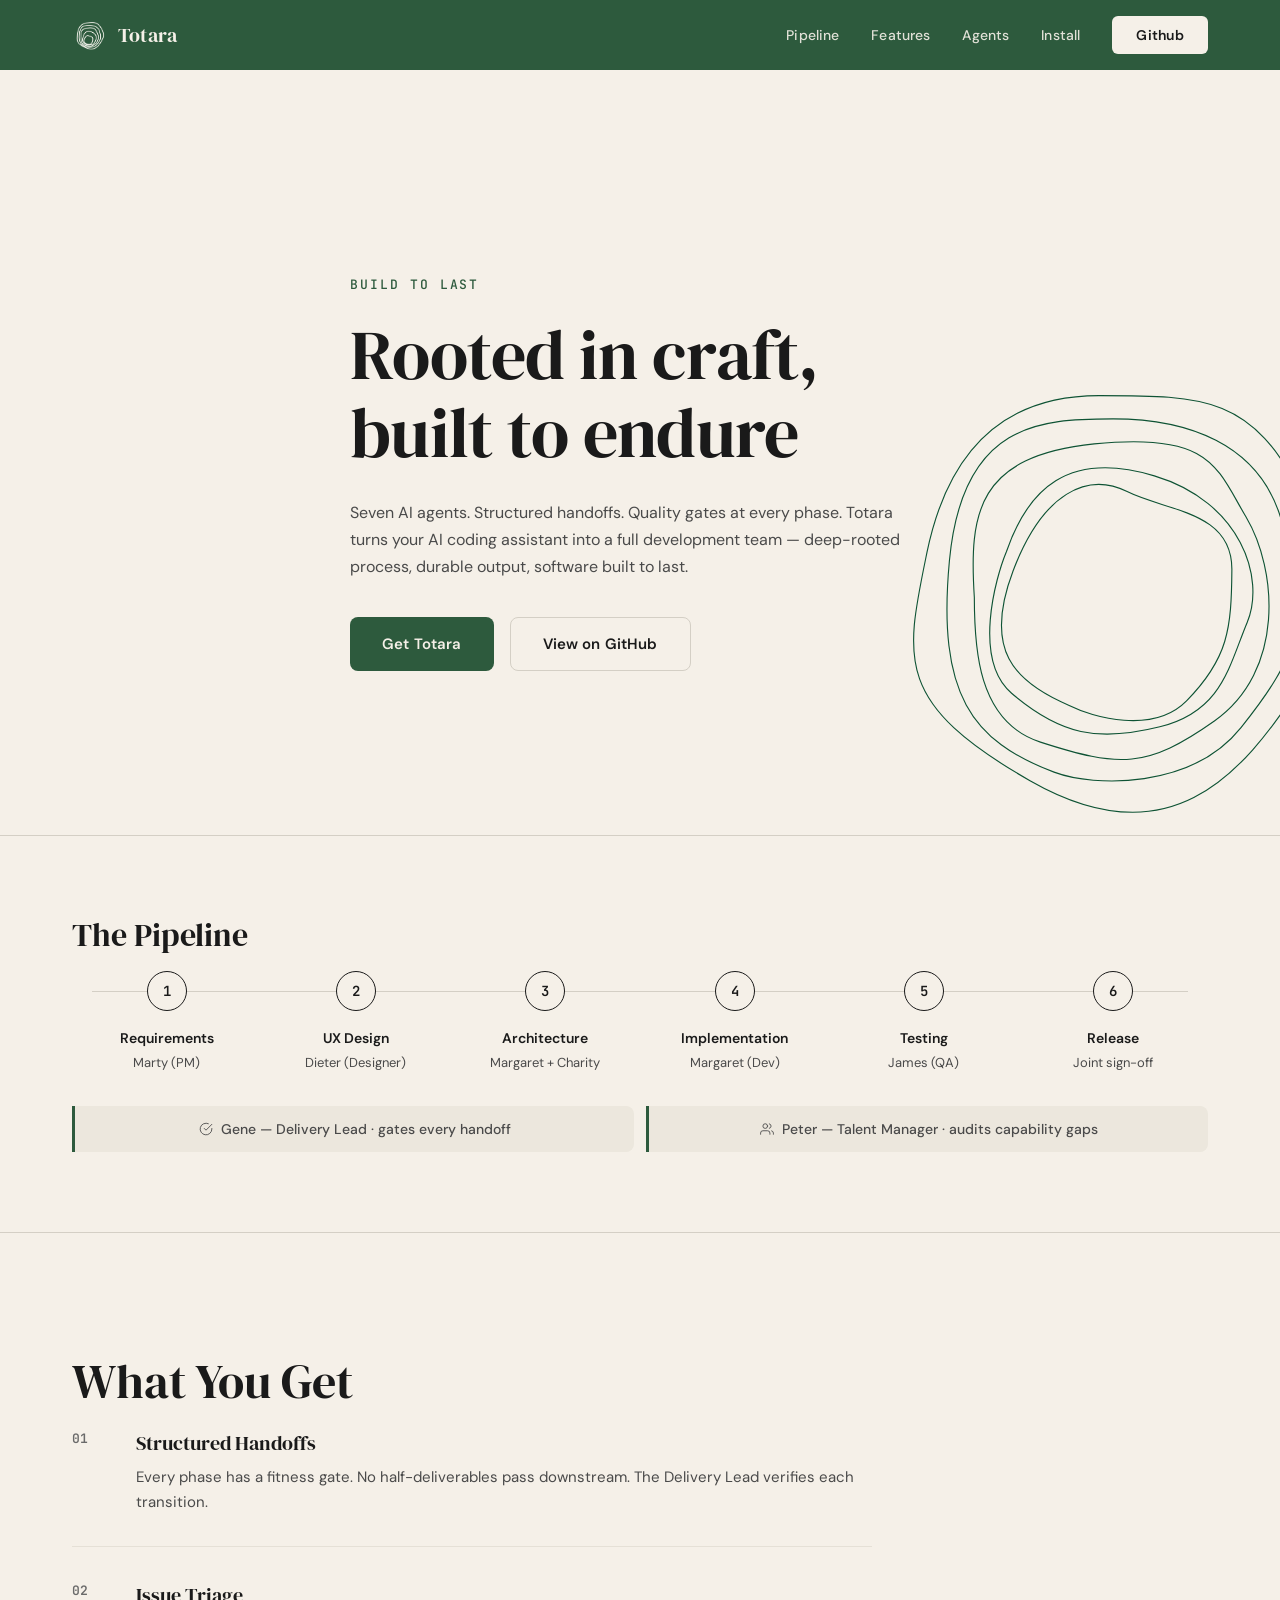
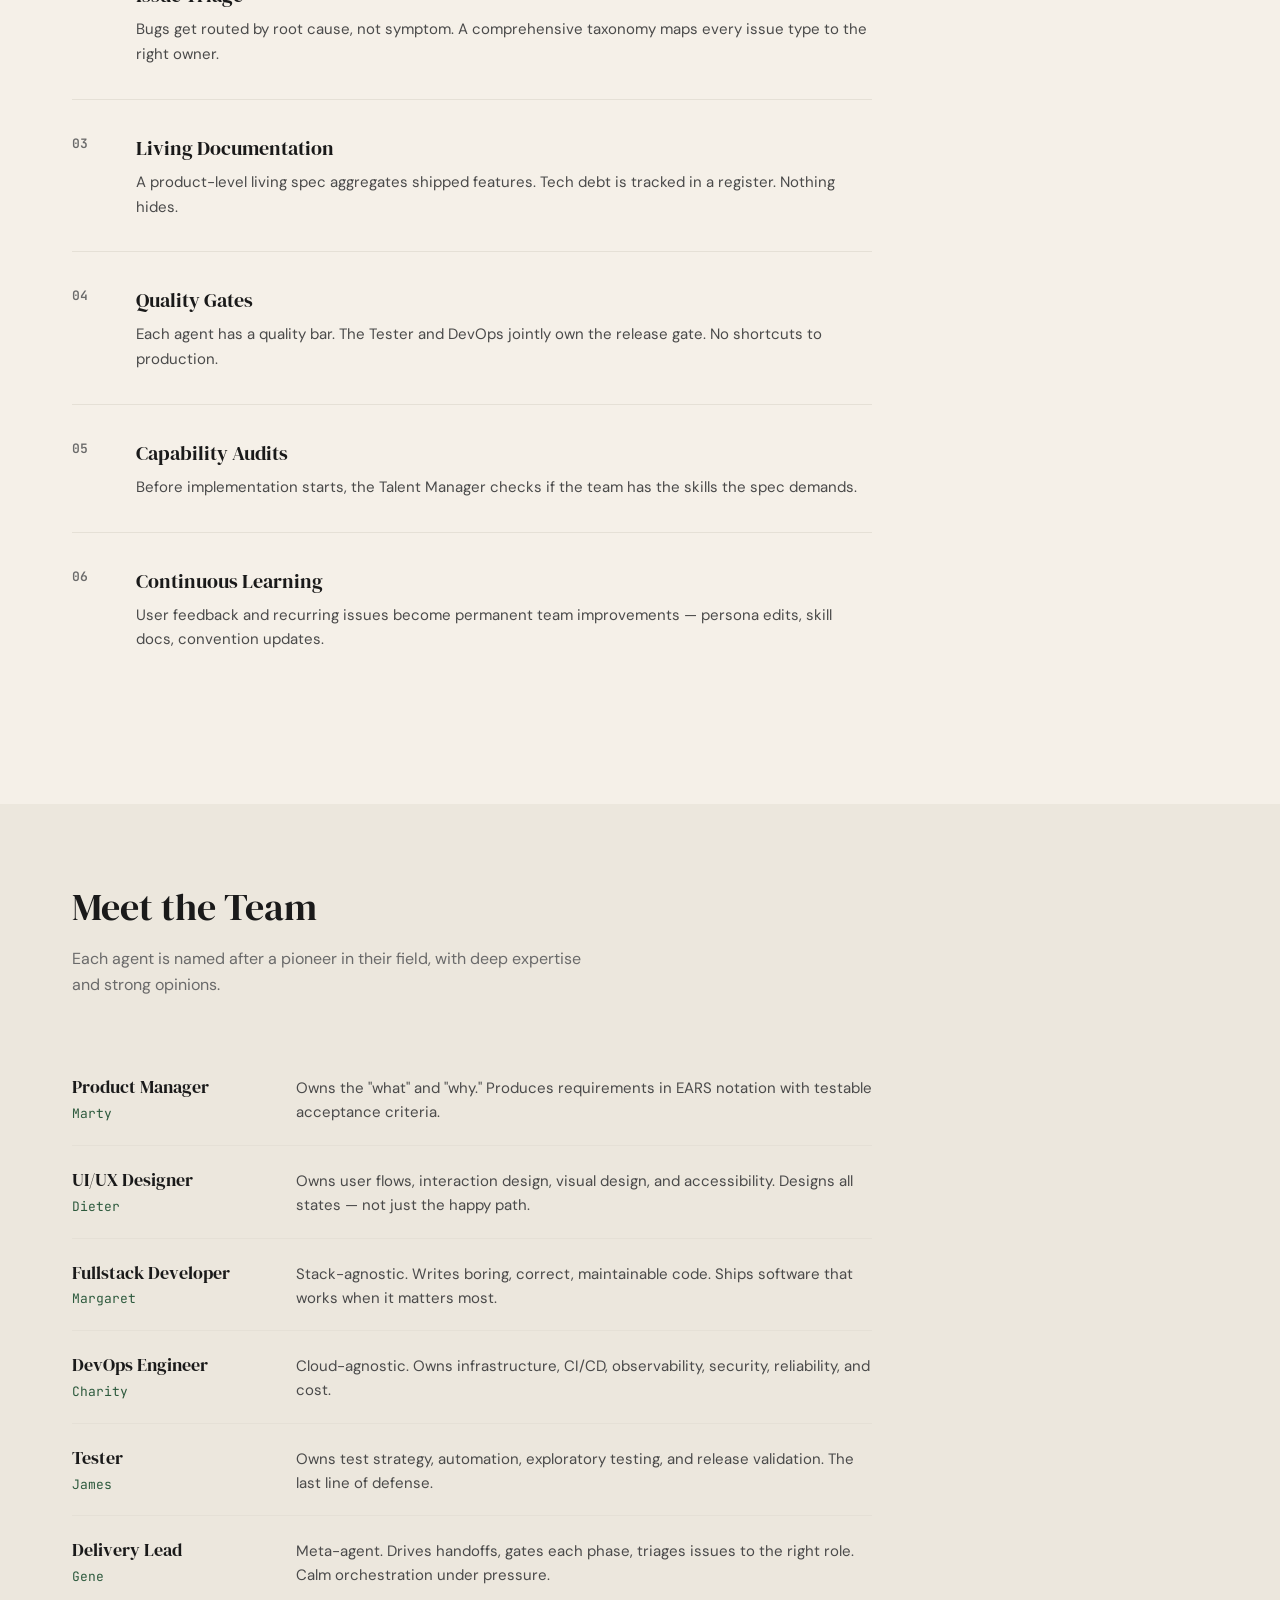
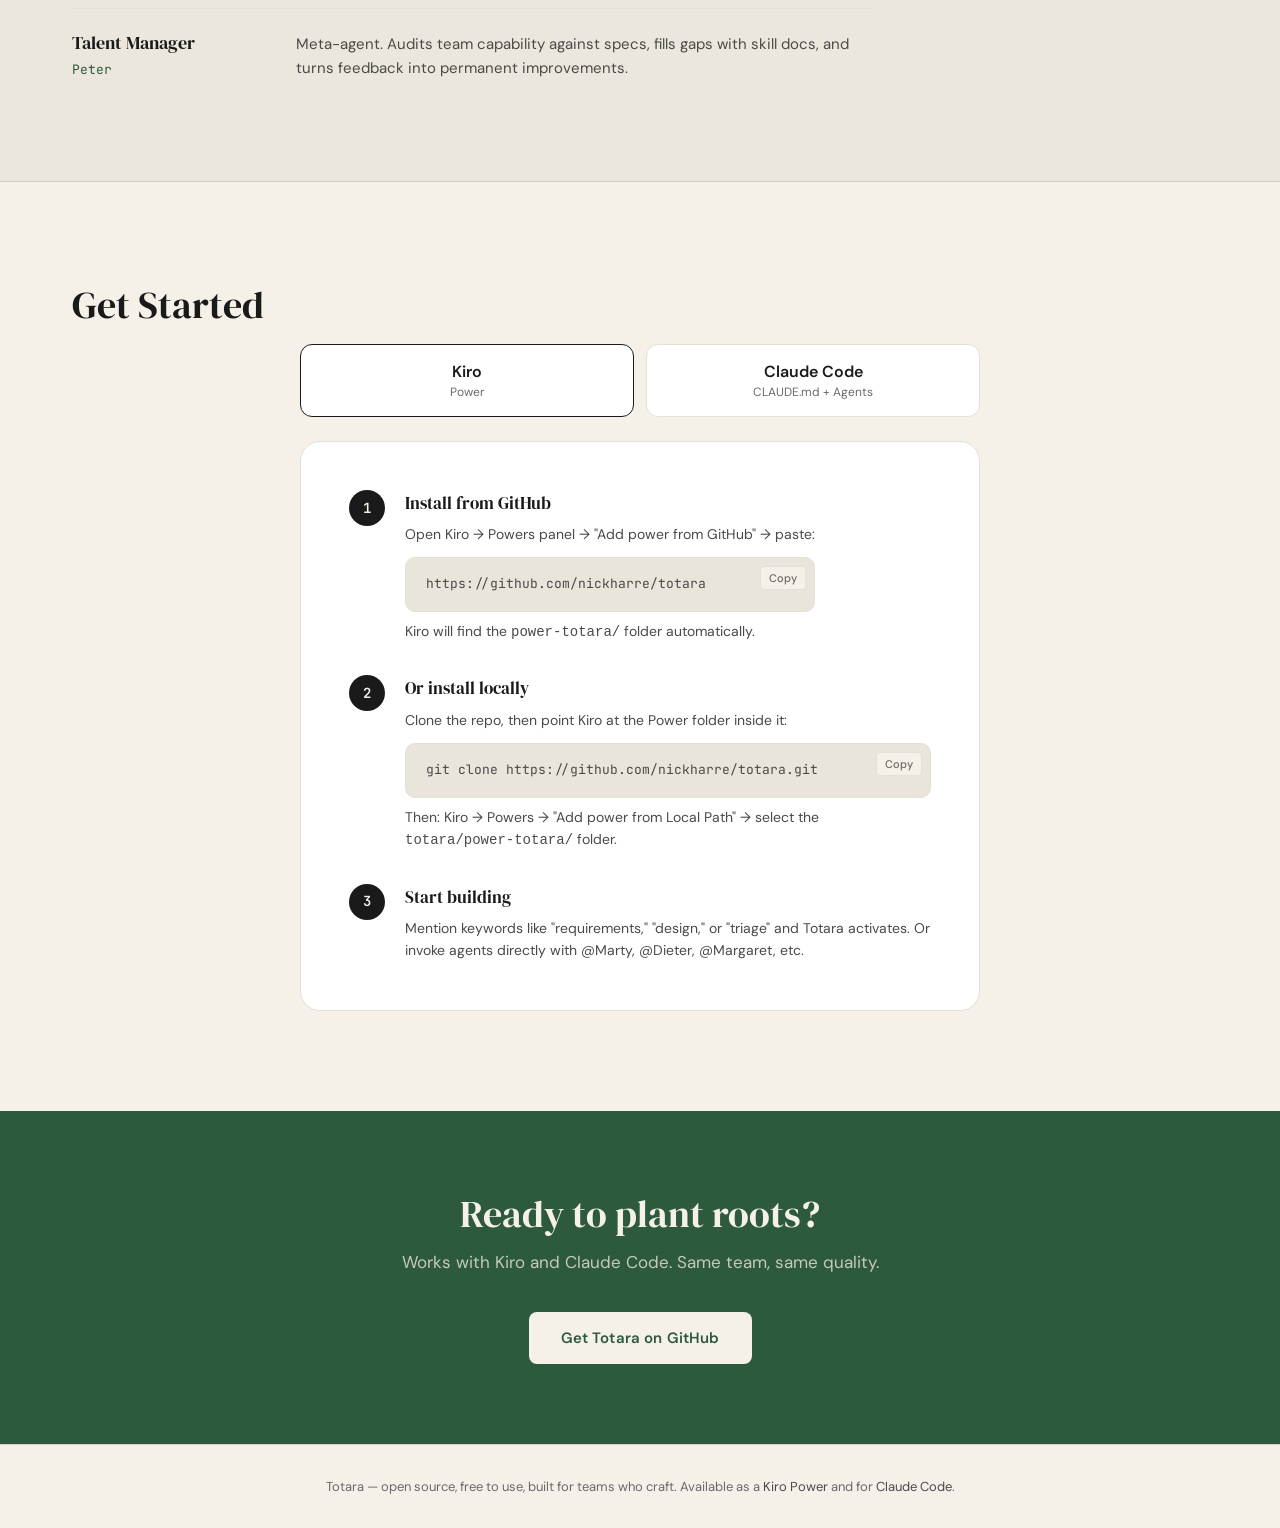
==== docs/index.html @ 0382a1a5 "Revamp of  marketing site" ====
<!DOCTYPE html>
<html lang="en">
<head>
  <meta charset="UTF-8">
  <meta name="viewport" content="width=device-width, initial-scale=1.0">
  <title>Totara — Spec-Driven Development Team for Kiro &amp; Claude Code</title>
  <meta name="description" content="Seven AI agents. Structured handoffs. Take features from idea to production with deep-rooted process and disciplined quality gates.">
  <link rel="icon" type="image/png" href="public/TotaraLogoTransparent.png">
  <link rel="preconnect" href="https://fonts.googleapis.com">
  <link rel="preconnect" href="https://fonts.gstatic.com" crossorigin>
  <link href="https://fonts.googleapis.com/css2?family=DM+Serif+Display:ital@0;1&family=DM+Sans:wght@400;500;600;700&family=JetBrains+Mono:wght@400;500&display=swap" rel="stylesheet">
  <style>
    *, *::before, *::after { box-sizing: border-box; margin: 0; padding: 0; }

    :root {
      --bg: #f5f0e8;
      --bg-white: #ffffff;
      --bg-warm: #ece7dd;
      --text: #1a1a1a;
      --text-secondary: #4a4a4a;
      --text-muted: #6a6a6a;
      --accent: #2d5a3d;
      --accent-hover: #1e4a2e;
      --border: #d4cfc5;
      --border-light: #e5e0d6;
      --font-serif: 'DM Serif Display', Georgia, 'Times New Roman', serif;
      --font-sans: 'DM Sans', -apple-system, BlinkMacSystemFont, sans-serif;
      --font-mono: 'JetBrains Mono', 'Fira Code', monospace;
    }

    html { scroll-behavior: smooth; }
    @media (prefers-reduced-motion: reduce) { html { scroll-behavior: auto; } }

    body {
      font-family: var(--font-sans);
      background: var(--bg);
      color: var(--text);
      line-height: 1.6;
      -webkit-font-smoothing: antialiased;
      overflow-x: hidden;
    }

    a { color: var(--text); text-decoration: none; }

    .container { max-width: 1200px; margin: 0 auto; padding: 0 32px; }

    /* Skip link */
    .skip-link {
      position: absolute; top: -100px; left: 16px;
      background: var(--accent); color: var(--bg);
      padding: 8px 16px; border-radius: 6px;
      font-size: 14px; font-weight: 600; z-index: 100;
      transition: top 0.2s ease;
    }
    .skip-link:focus { top: 12px; }

    /* ─── Nav ─── */
    nav {
      position: sticky; top: 0; z-index: 50;
      background: var(--accent);
      padding: 16px 0;
    }
    nav .container { display: flex; align-items: center; justify-content: space-between; }
    .nav-brand {
      display: flex; align-items: center; gap: 10px;
      width: auto; height: 36px;
    }
    .nav-brand img { width: 36px; height: 36px; }
    .nav-wordmark {
      font-family: var(--font-serif);
      font-size: 20px;
      color: #f5f0e8;
      letter-spacing: 0.01em;
    }
    .nav-right { display: flex; gap: 32px; align-items: center; }
    .nav-links { display: flex; gap: 32px; align-items: center; }
    .nav-links a {
      color: rgba(245, 240, 232, 0.9); font-size: 14px; font-weight: 500;
      letter-spacing: 0.01em;
      transition: color 0.15s ease;
    }
    .nav-links a:hover { color: #f5f0e8; }
    .nav-links a:focus-visible { outline: 2px solid #f5f0e8; outline-offset: 3px; }
    .btn-nav {
      display: inline-flex; align-items: center;
      padding: 8px 24px; border-radius: 6px;
      font-size: 14px; font-weight: 600;
      background: var(--bg); color: var(--text) !important;
      transition: background 0.2s ease;
      letter-spacing: 0.02em;
    }
    .btn-nav:hover { background: var(--bg-white); text-decoration: none; }

    /* Hamburger */
    .nav-toggle {
      display: none; flex-direction: column; justify-content: center;
      gap: 5px; background: none; border: none; cursor: pointer;
      padding: 4px; width: 36px; height: 36px;
    }
    .nav-toggle span {
      display: block; width: 22px; height: 2px;
      background: #f5f0e8; border-radius: 2px;
    }

    /* ─── Hero ─── */
    .hero {
      position: relative;
      min-height: 85vh;
      display: flex; align-items: center;
      overflow: visible;
      padding: 160px 0 120px;
      background-image: url('public/Tree%20Rings.svg');
      background-repeat: no-repeat;
      background-position: right -10vw bottom -5vh;
      background-size: 45vw auto;
    }
    .hero-content {
      position: relative; z-index: 1;
      text-align: left;
      margin-left: 0;
      margin-right: auto;
      width: 100%;
      max-width: 640px;
    }
    .hero-eyebrow {
      font-family: var(--font-mono);
      font-style: normal;
      font-size: 13px;
      font-weight: 500;
      color: var(--accent);
      letter-spacing: 0.15em;
      text-transform: uppercase;
      margin-bottom: 20px;
    }
    .hero h1 {
      font-family: var(--font-serif);
      font-size: clamp(40px, 5.5vw, 76px);
      font-weight: 400;
      line-height: 1.1;
      letter-spacing: -0.01em;
      color: var(--text);
      margin-bottom: 28px;
    }
    .hero-desc {
      font-size: 16px; line-height: 1.7;
      color: var(--text-secondary);
      margin-bottom: 36px;
      max-width: 580px;
    }
    .hero-actions { display: flex; gap: 16px; flex-wrap: wrap; justify-content: flex-start; }
    .btn {
      display: inline-flex; align-items: center; gap: 8px;
      padding: 14px 32px; border-radius: 8px;
      font-size: 15px; font-weight: 600;
      border: none; cursor: pointer;
      transition: all 0.2s ease;
      letter-spacing: 0.01em;
    }
    .btn:focus-visible { outline: 2px solid var(--text); outline-offset: 3px; }
    .btn-primary { background: var(--accent); color: var(--bg); }
    .btn-primary:hover { background: var(--accent-hover); }
    .btn-secondary {
      background: transparent; color: var(--text);
      border: 1.5px solid var(--border);
    }
    .btn-secondary:hover { border-color: var(--text); }

    /* ─── Section shared ─── */
    .section { padding: 100px 0; }
    .section-border { border-top: 1px solid var(--border); }
    .section-title {
      font-family: var(--font-serif);
      font-size: clamp(28px, 3vw, 42px);
      font-weight: 400; line-height: 1.2;
      margin-bottom: 16px;
    }
    .section-subtitle {
      font-size: 16px; color: var(--text-muted);
      line-height: 1.6; margin-bottom: 56px;
      max-width: 520px;
    }
    .section-header-center { text-align: center; }
    .section-header-center .section-subtitle { margin-left: auto; margin-right: auto; }

    /* ─── Pipeline ─── */
    .pipeline { padding: 80px 0; }
    .pipeline .section-title { font-size: clamp(24px, 2.5vw, 36px); }
    .pipeline-steps {
      display: flex; align-items: flex-start; justify-content: space-between;
      list-style: none; gap: 0;
      position: relative;
    }
    .pipeline-steps::before {
      content: '';
      position: absolute; top: 20px; left: 20px; right: 20px;
      height: 1px; background: var(--border);
    }
    .pipeline-step {
      display: flex; flex-direction: column; align-items: center;
      flex: 1; position: relative; text-align: center;
    }
    .pipeline-num {
      width: 40px; height: 40px; border-radius: 50%;
      background: var(--bg); border: 1.5px solid var(--text);
      display: flex; align-items: center; justify-content: center;
      font-family: var(--font-mono); font-size: 14px; font-weight: 600;
      color: var(--text); margin-bottom: 16px;
      position: relative; z-index: 1;
    }
    .pipeline-label { font-size: 14px; font-weight: 600; color: var(--text); margin-bottom: 4px; }
    .pipeline-role { font-size: 13px; color: var(--text-secondary); font-family: var(--font-sans); }

    /* Meta-agent spanning bars */
    .pipeline-meta {
      display: flex; gap: 12px; margin-top: 32px;
    }
    .pipeline-meta-bar {
      flex: 1;
      display: flex; align-items: center; justify-content: center;
      gap: 8px;
      padding: 12px 20px;
      border-left: 3px solid var(--accent);
      border-top: none;
      border-right: none;
      border-bottom: none;
      border-radius: 0 8px 8px 0;
      background: var(--bg-warm);
      font-size: 14px; font-weight: 500;
      color: var(--text-secondary);
      font-family: var(--font-sans);
    }
    .pipeline-meta-bar svg { flex-shrink: 0; }

    /* ─── Features ─── */
    .features { padding: 120px 0; }
    .features .section-title { font-size: clamp(32px, 4vw, 48px); }
    .feature-list {
      display: flex; flex-direction: column; gap: 0;
      max-width: 800px;
    }
    .feature-row {
      display: flex; gap: 32px; padding: 32px 0;
      border-bottom: 1px solid var(--border-light);
    }
    .feature-row:first-child { padding-top: 0; }
    .feature-row:last-child { border-bottom: none; }
    .feature-num {
      font-family: var(--font-mono); font-size: 13px; font-weight: 600;
      color: var(--text-muted); flex-shrink: 0; width: 32px; padding-top: 2px;
    }
    .feature-body h3 {
      font-family: var(--font-serif); font-size: 20px; font-weight: 400;
      margin-bottom: 6px;
    }
    .feature-body p { font-size: 15px; color: var(--text-secondary); line-height: 1.65; }

    /* ─── Agents ─── */
    .agents { padding: 80px 0; background: var(--bg-warm); }
    .agent-roster { max-width: 800px; }
    .agent-row {
      display: flex; gap: 24px; padding: 20px 0;
      border-bottom: 1px solid var(--border-light);
      align-items: baseline;
    }
    .agent-row:last-child { border-bottom: none; }
    .agent-row-name {
      flex-shrink: 0; width: 200px;
    }
    .agent-row-name h3 {
      font-family: var(--font-serif); font-size: 18px; font-weight: 400; margin: 0;
    }
    .agent-row-name .agent-row-alias {
      font-family: var(--font-mono); font-size: 13px; color: var(--accent); margin-top: 2px;
    }
    .agent-row-desc {
      font-size: 15px; color: var(--text-secondary); line-height: 1.6; flex: 1;
    }

    /* ─── Install ─── */
    .install { padding: 100px 0; }
    .platform-tabs {
      display: flex; gap: 12px;
      max-width: 680px; margin: 0 auto 24px;
    }
    .platform-tab {
      flex: 1; display: flex; flex-direction: column; align-items: center;
      gap: 2px; padding: 16px 20px;
      background: var(--bg-white); border: 1.5px solid var(--border-light);
      border-radius: 12px; cursor: pointer;
      transition: all 0.2s ease;
      font-family: var(--font-sans);
    }
    .platform-tab:hover { border-color: var(--border); }
    .platform-tab:focus-visible { outline: 2px solid var(--text); outline-offset: 3px; }
    .platform-tab.active { border-color: var(--text); background: var(--bg-white); }
    .platform-tab-name { font-size: 16px; font-weight: 600; color: var(--text); }
    .platform-tab-desc { font-size: 12px; color: var(--text-muted); font-family: var(--font-sans); }
    .platform-panel { display: none; }
    .platform-panel.active { display: block; }
    .install-card {
      background: var(--bg-white);
      border: 1px solid var(--border-light);
      border-radius: 20px;
      padding: 48px;
      max-width: 680px;
      margin: 0 auto;
    }
    .install-steps { display: flex; flex-direction: column; gap: 32px; }
    .install-step { display: flex; gap: 20px; }
    .step-num {
      width: 36px; height: 36px; border-radius: 50%;
      background: var(--text); color: var(--bg);
      display: flex; align-items: center; justify-content: center;
      font-family: var(--font-mono); font-size: 14px; font-weight: 600;
      flex-shrink: 0;
    }
    .step-content h3 {
      font-family: var(--font-serif);
      font-size: 17px; font-weight: 400; margin-bottom: 6px;
    }
    .step-content p { font-size: 14px; color: var(--text-secondary); line-height: 1.6; }
    .code-block {
      background: #eae5db;
      border: 1px solid var(--border-light);
      border-radius: 10px; padding: 16px 20px;
      font-family: var(--font-mono); font-size: 13px;
      color: var(--text-secondary); margin-top: 12px;
      overflow-x: auto; white-space: pre-wrap; word-break: break-all;
      position: relative;
    }
    .code-copy {
      position: absolute; top: 8px; right: 8px;
      background: var(--bg); border: 1px solid var(--border-light);
      border-radius: 4px; padding: 4px 8px;
      font-family: var(--font-sans); font-size: 11px; font-weight: 500;
      color: var(--text-muted); cursor: pointer;
      transition: all 0.15s ease;
    }
    .code-copy:hover { color: var(--text); border-color: var(--border); }

    /* ─── Utility ─── */
    .step-hint { margin-top: 8px; font-size: 13px; color: var(--text-muted); }

    /* ─── CTA ─── */
    .cta {
      padding: 80px 0;
      text-align: center;
      background: var(--accent);
    }
    .cta .section-title { color: #f5f0e8; margin-bottom: 12px; }
    .cta p { font-size: 17px; color: rgba(245, 240, 232, 0.75); margin-bottom: 36px; }
    .cta .btn-primary { background: #f5f0e8; color: var(--accent); }
    .cta .btn-primary:hover { background: #ffffff; }

    /* ─── Footer ─── */
    footer {
      border-top: 1px solid var(--border);
      padding: 32px 0;
      text-align: center;
      font-size: 13px; color: var(--text-muted);
    }
    footer a { color: var(--text-secondary); }
    footer a:hover { color: var(--text); }

    /* ─── Responsive ─── */
    @media (max-width: 768px) {
      .container { padding: 0 20px; }
      .hero {
        flex-direction: column; align-items: flex-start;
        min-height: auto; padding: 60px 0 40px;
        background-image: none;
        background-position: center top;
        background-size: 90vw auto;
      }
      .hero-content { max-width: 100%; }
      .pipeline-steps {
        flex-direction: column; align-items: stretch; gap: 20px;
      }
      .pipeline-steps::before {
        top: 0; bottom: 0; left: 20px; right: auto;
        width: 1px; height: auto;
      }
      .pipeline-step {
        flex-direction: row; align-items: center;
        text-align: left; gap: 16px;
      }
      .pipeline-num { margin-bottom: 0; flex-shrink: 0; }
      .pipeline-meta { flex-direction: column; }
      .agent-row { flex-direction: column; gap: 4px; }
      .agent-row-name { width: auto; }
      .feature-row { flex-direction: column; gap: 8px; }
      .feature-num { width: auto; }
      .section { padding: 64px 0; }
      .nav-toggle { display: flex; }
      .nav-right {
        display: none;
        position: absolute; top: 100%; left: 0; right: 0;
        flex-direction: column; gap: 0;
        background: var(--accent);
        border-bottom: 1px solid rgba(245,240,232,0.15);
        padding: 12px 20px 20px;
      }
      .nav-right .nav-links { flex-direction: column; gap: 0; }
      .nav-right .nav-links a { padding: 12px 0; }
      .nav-right .btn-nav { margin-top: 12px; text-align: center; justify-content: center; }
      .nav-right.nav-open { display: flex; }
      .install-card { padding: 28px; }
    }
  </style>
</head>
<body>

  <a href="#main" class="skip-link">Skip to content</a>

  <nav aria-label="Main navigation">
    <div class="container">
      <a href="#" class="nav-brand" aria-label="Totara home">
        <img src="public/TotaraLogoTransparent.png" alt="" width="36" height="36">
        <span class="nav-wordmark">Totara</span>
      </a>
      <button class="nav-toggle" aria-label="Toggle menu" aria-expanded="false">
        <span></span><span></span><span></span>
      </button>
      <div class="nav-right">
        <div class="nav-links">
          <a href="#pipeline">Pipeline</a>
          <a href="#features">Features</a>
          <a href="#agents">Agents</a>
          <a href="#install">Install</a>
        </div>
        <a href="https://github.com/nickharre/totara" class="btn-nav">Github</a>
      </div>
    </div>
  </nav>

  <main id="main">

  <!-- Hero -->
  <section class="hero">
    <div class="container">
      <div class="hero-content">
        <div class="hero-eyebrow">Build to last</div>
        <h1>Rooted in craft,<br>built to endure</h1>
        <p class="hero-desc">Seven AI agents. Structured handoffs. Quality gates at every phase. Totara turns your AI coding assistant into a full development team — deep-rooted process, durable output, software built to last.</p>
        <div class="hero-actions">
          <a href="#install" class="btn btn-primary">Get Totara</a>
          <a href="https://github.com/nickharre/totara" class="btn btn-secondary">View on GitHub</a>
        </div>
      </div>
    </div>
  </section>

  <!-- Pipeline -->
  <section class="section section-border pipeline" id="pipeline">
    <div class="container">
      <div>
        <h2 class="section-title">The Pipeline</h2>
      </div>
      <ol class="pipeline-steps" role="list">
        <li class="pipeline-step">
          <div class="pipeline-num">1</div>
          <div>
            <div class="pipeline-label">Requirements</div>
            <div class="pipeline-role">Marty (PM)</div>
          </div>
        </li>
        <li class="pipeline-step">
          <div class="pipeline-num">2</div>
          <div>
            <div class="pipeline-label">UX Design</div>
            <div class="pipeline-role">Dieter (Designer)</div>
          </div>
        </li>
        <li class="pipeline-step">
          <div class="pipeline-num">3</div>
          <div>
            <div class="pipeline-label">Architecture</div>
            <div class="pipeline-role">Margaret + Charity</div>
          </div>
        </li>
        <li class="pipeline-step">
          <div class="pipeline-num">4</div>
          <div>
            <div class="pipeline-label">Implementation</div>
            <div class="pipeline-role">Margaret (Dev)</div>
          </div>
        </li>
        <li class="pipeline-step">
          <div class="pipeline-num">5</div>
          <div>
            <div class="pipeline-label">Testing</div>
            <div class="pipeline-role">James (QA)</div>
          </div>
        </li>
        <li class="pipeline-step">
          <div class="pipeline-num">6</div>
          <div>
            <div class="pipeline-label">Release</div>
            <div class="pipeline-role">Joint sign-off</div>
          </div>
        </li>
      </ol>

      <!-- Meta-agents spanning the full pipeline -->
      <div class="pipeline-meta" aria-label="Meta-agents that span all phases">
        <div class="pipeline-meta-bar">
          <svg width="14" height="14" viewBox="0 0 24 24" fill="none" stroke="currentColor" stroke-width="1.5" stroke-linecap="round" stroke-linejoin="round"><path d="M22 11.08V12a10 10 0 1 1-5.93-9.14"/><polyline points="22 4 12 14.01 9 11.01"/></svg>
          Gene — Delivery Lead · gates every handoff
        </div>
        <div class="pipeline-meta-bar">
          <svg width="14" height="14" viewBox="0 0 24 24" fill="none" stroke="currentColor" stroke-width="1.5" stroke-linecap="round" stroke-linejoin="round"><path d="M17 21v-2a4 4 0 0 0-4-4H5a4 4 0 0 0-4 4v2"/><circle cx="9" cy="7" r="4"/><path d="M23 21v-2a4 4 0 0 0-3-3.87"/><path d="M16 3.13a4 4 0 0 1 0 7.75"/></svg>
          Peter — Talent Manager · audits capability gaps
        </div>
      </div>
    </div>
  </section>

  <!-- Features -->
  <section class="section section-border features" id="features">
    <div class="container">
      <div>
        <h2 class="section-title">What You Get</h2>
      </div>
      <div class="feature-list">
        <div class="feature-row">
          <span class="feature-num">01</span>
          <div class="feature-body">
            <h3>Structured Handoffs</h3>
            <p>Every phase has a fitness gate. No half-deliverables pass downstream. The Delivery Lead verifies each transition.</p>
          </div>
        </div>
        <div class="feature-row">
          <span class="feature-num">02</span>
          <div class="feature-body">
            <h3>Issue Triage</h3>
            <p>Bugs get routed by root cause, not symptom. A comprehensive taxonomy maps every issue type to the right owner.</p>
          </div>
        </div>
        <div class="feature-row">
          <span class="feature-num">03</span>
          <div class="feature-body">
            <h3>Living Documentation</h3>
            <p>A product-level living spec aggregates shipped features. Tech debt is tracked in a register. Nothing hides.</p>
          </div>
        </div>
        <div class="feature-row">
          <span class="feature-num">04</span>
          <div class="feature-body">
            <h3>Quality Gates</h3>
            <p>Each agent has a quality bar. The Tester and DevOps jointly own the release gate. No shortcuts to production.</p>
          </div>
        </div>
        <div class="feature-row">
          <span class="feature-num">05</span>
          <div class="feature-body">
            <h3>Capability Audits</h3>
            <p>Before implementation starts, the Talent Manager checks if the team has the skills the spec demands.</p>
          </div>
        </div>
        <div class="feature-row">
          <span class="feature-num">06</span>
          <div class="feature-body">
            <h3>Continuous Learning</h3>
            <p>User feedback and recurring issues become permanent team improvements — persona edits, skill docs, convention updates.</p>
          </div>
        </div>
      </div>
    </div>
  </section>

  <!-- Agents -->
  <section class="section agents" id="agents">
    <div class="container">
      <div>
        <h2 class="section-title">Meet the Team</h2>
        <p class="section-subtitle">Each agent is named after a pioneer in their field, with deep expertise and strong opinions.</p>
      </div>
      <div class="agent-roster">
        <div class="agent-row">
          <div class="agent-row-name">
            <h3>Product Manager</h3>
            <div class="agent-row-alias">Marty</div>
          </div>
          <p class="agent-row-desc">Owns the "what" and "why." Produces requirements in EARS notation with testable acceptance criteria.</p>
        </div>
        <div class="agent-row">
          <div class="agent-row-name">
            <h3>UI/UX Designer</h3>
            <div class="agent-row-alias">Dieter</div>
          </div>
          <p class="agent-row-desc">Owns user flows, interaction design, visual design, and accessibility. Designs all states — not just the happy path.</p>
        </div>
        <div class="agent-row">
          <div class="agent-row-name">
            <h3>Fullstack Developer</h3>
            <div class="agent-row-alias">Margaret</div>
          </div>
          <p class="agent-row-desc">Stack-agnostic. Writes boring, correct, maintainable code. Ships software that works when it matters most.</p>
        </div>
        <div class="agent-row">
          <div class="agent-row-name">
            <h3>DevOps Engineer</h3>
            <div class="agent-row-alias">Charity</div>
          </div>
          <p class="agent-row-desc">Cloud-agnostic. Owns infrastructure, CI/CD, observability, security, reliability, and cost.</p>
        </div>
        <div class="agent-row">
          <div class="agent-row-name">
            <h3>Tester</h3>
            <div class="agent-row-alias">James</div>
          </div>
          <p class="agent-row-desc">Owns test strategy, automation, exploratory testing, and release validation. The last line of defense.</p>
        </div>
        <div class="agent-row">
          <div class="agent-row-name">
            <h3>Delivery Lead</h3>
            <div class="agent-row-alias">Gene</div>
          </div>
          <p class="agent-row-desc">Meta-agent. Drives handoffs, gates each phase, triages issues to the right role. Calm orchestration under pressure.</p>
        </div>
        <div class="agent-row">
          <div class="agent-row-name">
            <h3>Talent Manager</h3>
            <div class="agent-row-alias">Peter</div>
          </div>
          <p class="agent-row-desc">Meta-agent. Audits team capability against specs, fills gaps with skill docs, and turns feedback into permanent improvements.</p>
        </div>
      </div>
    </div>
  </section>

  <!-- Install -->
  <section class="section section-border install" id="install">
    <div class="container">
      <div>
        <h2 class="section-title">Get Started</h2>
      </div>

      <!-- Platform tabs -->
      <div class="platform-tabs" role="tablist" aria-label="Installation platform">
        <button class="platform-tab active" data-platform="kiro" role="tab" aria-selected="true" aria-controls="panel-kiro" id="tab-kiro">
          <span class="platform-tab-name">Kiro</span>
          <span class="platform-tab-desc">Power</span>
        </button>
        <button class="platform-tab" data-platform="claude" role="tab" aria-selected="false" aria-controls="panel-claude" id="tab-claude">
          <span class="platform-tab-name">Claude Code</span>
          <span class="platform-tab-desc">CLAUDE.md + Agents</span>
        </button>
      </div>

      <!-- Kiro instructions -->
      <div class="install-card platform-panel active" id="panel-kiro" role="tabpanel" aria-labelledby="tab-kiro">
        <div class="install-steps">
          <div class="install-step">
            <div class="step-num">1</div>
            <div class="step-content">
              <h3>Install from GitHub</h3>
              <p>Open Kiro → Powers panel → "Add power from GitHub" → paste:</p>
              <div class="code-block">https://github.com/nickharre/totara</div>
              <p class="step-hint">Kiro will find the <code>power-totara/</code> folder automatically.</p>
            </div>
          </div>
          <div class="install-step">
            <div class="step-num">2</div>
            <div class="step-content">
              <h3>Or install locally</h3>
              <p>Clone the repo, then point Kiro at the Power folder inside it:</p>
              <div class="code-block">git clone https://github.com/nickharre/totara.git</div>
              <p class="step-hint">Then: Kiro → Powers → "Add power from Local Path" → select the <code>totara/power-totara/</code> folder.</p>
            </div>
          </div>
          <div class="install-step">
            <div class="step-num">3</div>
            <div class="step-content">
              <h3>Start building</h3>
              <p>Mention keywords like "requirements," "design," or "triage" and Totara activates. Or invoke agents directly with @Marty, @Dieter, @Margaret, etc.</p>
            </div>
          </div>
        </div>
      </div>

      <!-- Claude Code instructions -->
      <div class="install-card platform-panel" id="panel-claude" role="tabpanel" aria-labelledby="tab-claude">
        <div class="install-steps">
          <div class="install-step">
            <div class="step-num">1</div>
            <div class="step-content">
              <h3>Clone the repo</h3>
              <div class="code-block">git clone https://github.com/nickharre/totara.git</div>
            </div>
          </div>
          <div class="install-step">
            <div class="step-num">2</div>
            <div class="step-content">
              <h3>Copy the Claude config into your project</h3>
              <p>Copy the <code>.claude</code> folder from inside <code>claude-code/</code>:</p>
              <div class="code-block">cp -r totara/claude-code/.claude your-project/.claude</div>
            </div>
          </div>
          <div class="install-step">
            <div class="step-num">3</div>
            <div class="step-content">
              <h3>Start a session</h3>
              <p>Open Claude Code in your project. The <code>CLAUDE.md</code> loads automatically. Invoke roles with "act as Gene" or "act as Marty."</p>
              <div class="code-block">claude
# "Act as Gene and kick off a new feature"</div>
            </div>
          </div>
        </div>
      </div>

    </div>
  </section>

  <!-- CTA -->
  <section class="cta">
    <div class="container">
      <h2 class="section-title">Ready to plant roots?</h2>
      <p>Works with Kiro and Claude Code. Same team, same quality.</p>
      <a href="https://github.com/nickharre/totara" class="btn btn-primary">Get Totara on GitHub</a>
    </div>
  </section>

  </main>

  <footer>
    <div class="container">
      <p>Totara — open source, free to use, built for teams who craft. Available as a <a href="https://kiro.dev/docs/powers/">Kiro Power</a> and for <a href="https://docs.anthropic.com/en/docs/claude-code">Claude Code</a>.</p>
    </div>
  </footer>

  <script>
    (function() {
      // Hamburger menu
      var btn = document.querySelector('.nav-toggle');
      var links = document.querySelector('.nav-right');
      btn.addEventListener('click', function() {
        var open = links.classList.toggle('nav-open');
        btn.setAttribute('aria-expanded', open);
      });

      // Platform tabs
      var tabs = document.querySelectorAll('.platform-tab');
      tabs.forEach(function(tab) {
        tab.addEventListener('click', function() {
          activateTab(tab);
        });
        tab.addEventListener('keydown', function(e) {
          var tabArr = Array.from(tabs);
          var idx = tabArr.indexOf(tab);
          if (e.key === 'ArrowRight' || e.key === 'ArrowDown') {
            e.preventDefault();
            var next = tabArr[(idx + 1) % tabArr.length];
            activateTab(next);
            next.focus();
          } else if (e.key === 'ArrowLeft' || e.key === 'ArrowUp') {
            e.preventDefault();
            var prev = tabArr[(idx - 1 + tabArr.length) % tabArr.length];
            activateTab(prev);
            prev.focus();
          }
        });
      });
      function activateTab(tab) {
        tabs.forEach(function(t) {
          t.classList.remove('active');
          t.setAttribute('aria-selected', 'false');
          t.setAttribute('tabindex', '-1');
        });
        tab.classList.add('active');
        tab.setAttribute('aria-selected', 'true');
        tab.setAttribute('tabindex', '0');
        document.querySelectorAll('.platform-panel').forEach(function(p) {
          p.classList.remove('active');
        });
        document.getElementById('panel-' + tab.dataset.platform).classList.add('active');
      }

      // Copy buttons on code blocks
      document.querySelectorAll('.code-block').forEach(function(block) {
        var btn = document.createElement('button');
        btn.className = 'code-copy';
        btn.textContent = 'Copy';
        btn.setAttribute('aria-label', 'Copy to clipboard');
        btn.addEventListener('click', function() {
          navigator.clipboard.writeText(block.textContent.replace('Copy', '').trim()).then(function() {
            btn.textContent = 'Copied';
            setTimeout(function() { btn.textContent = 'Copy'; }, 1500);
          });
        });
        block.appendChild(btn);
      });
    })();
  </script>

</body>
</html>
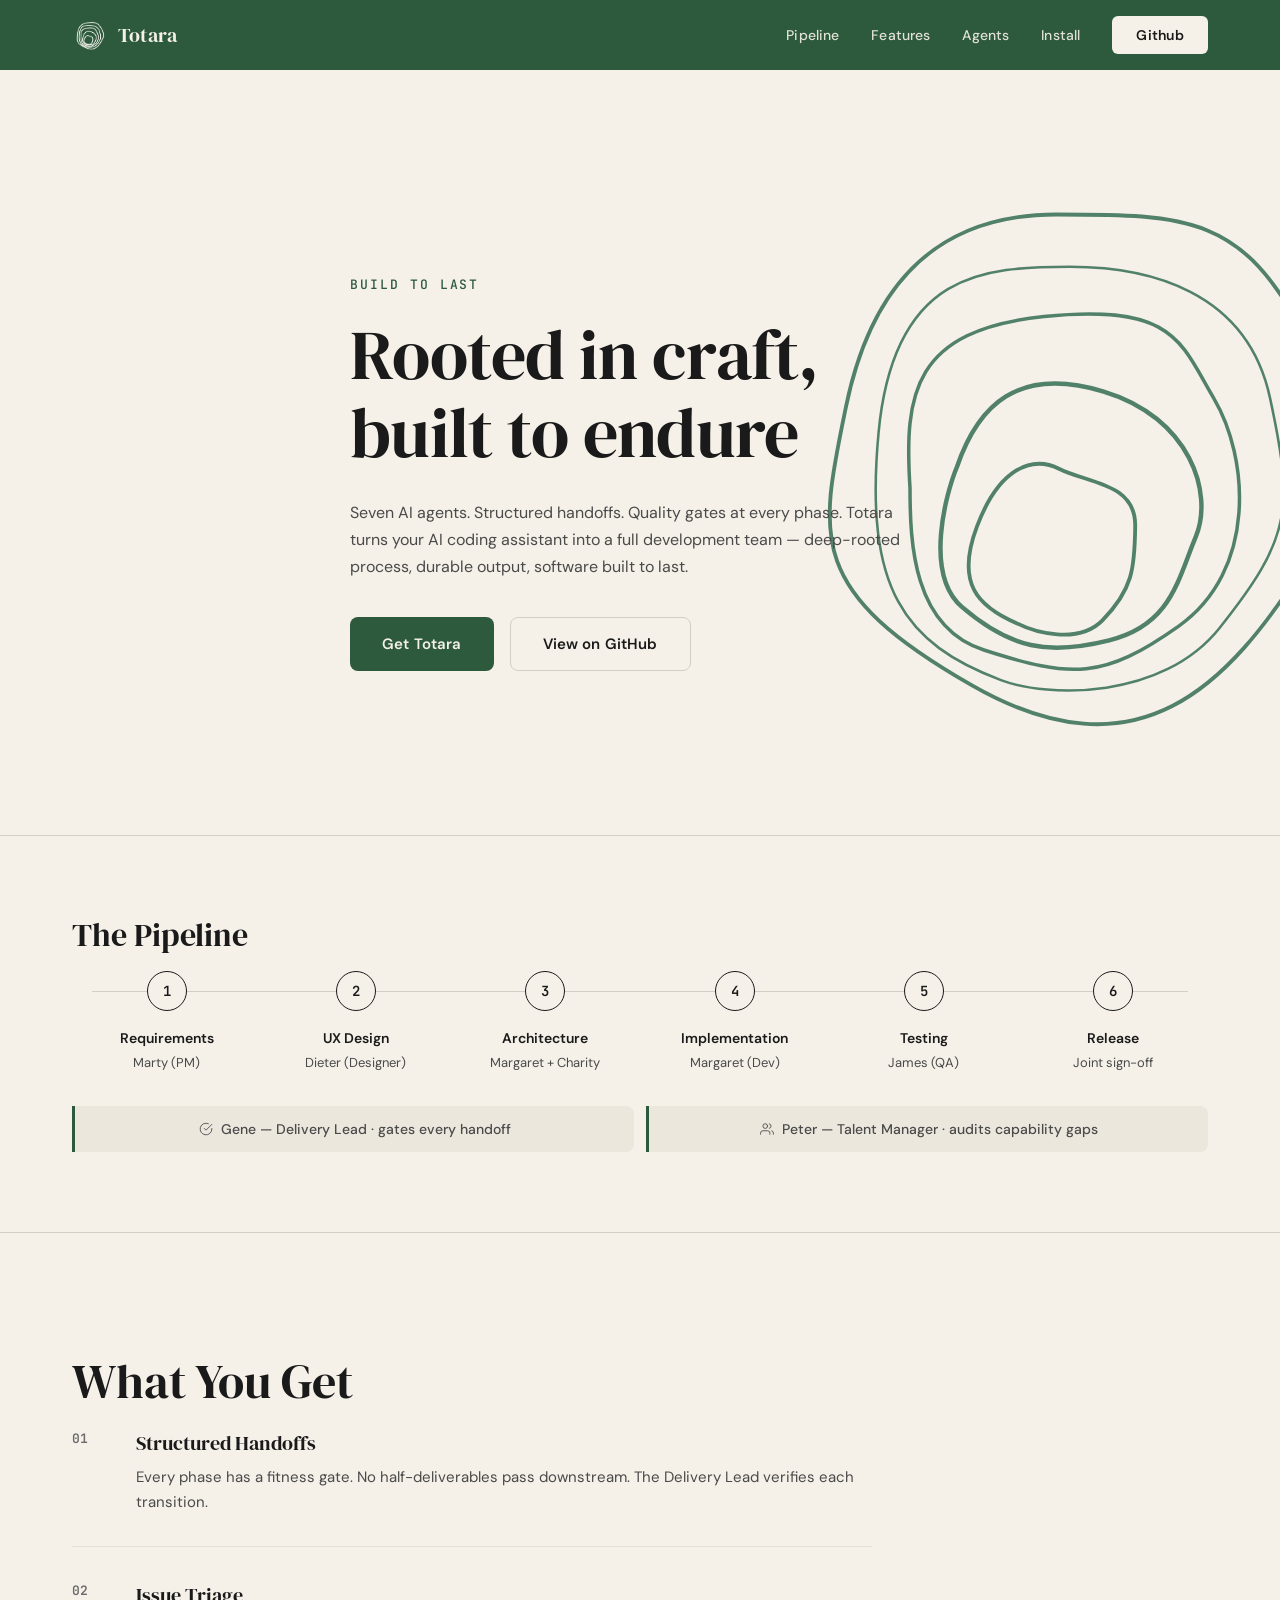
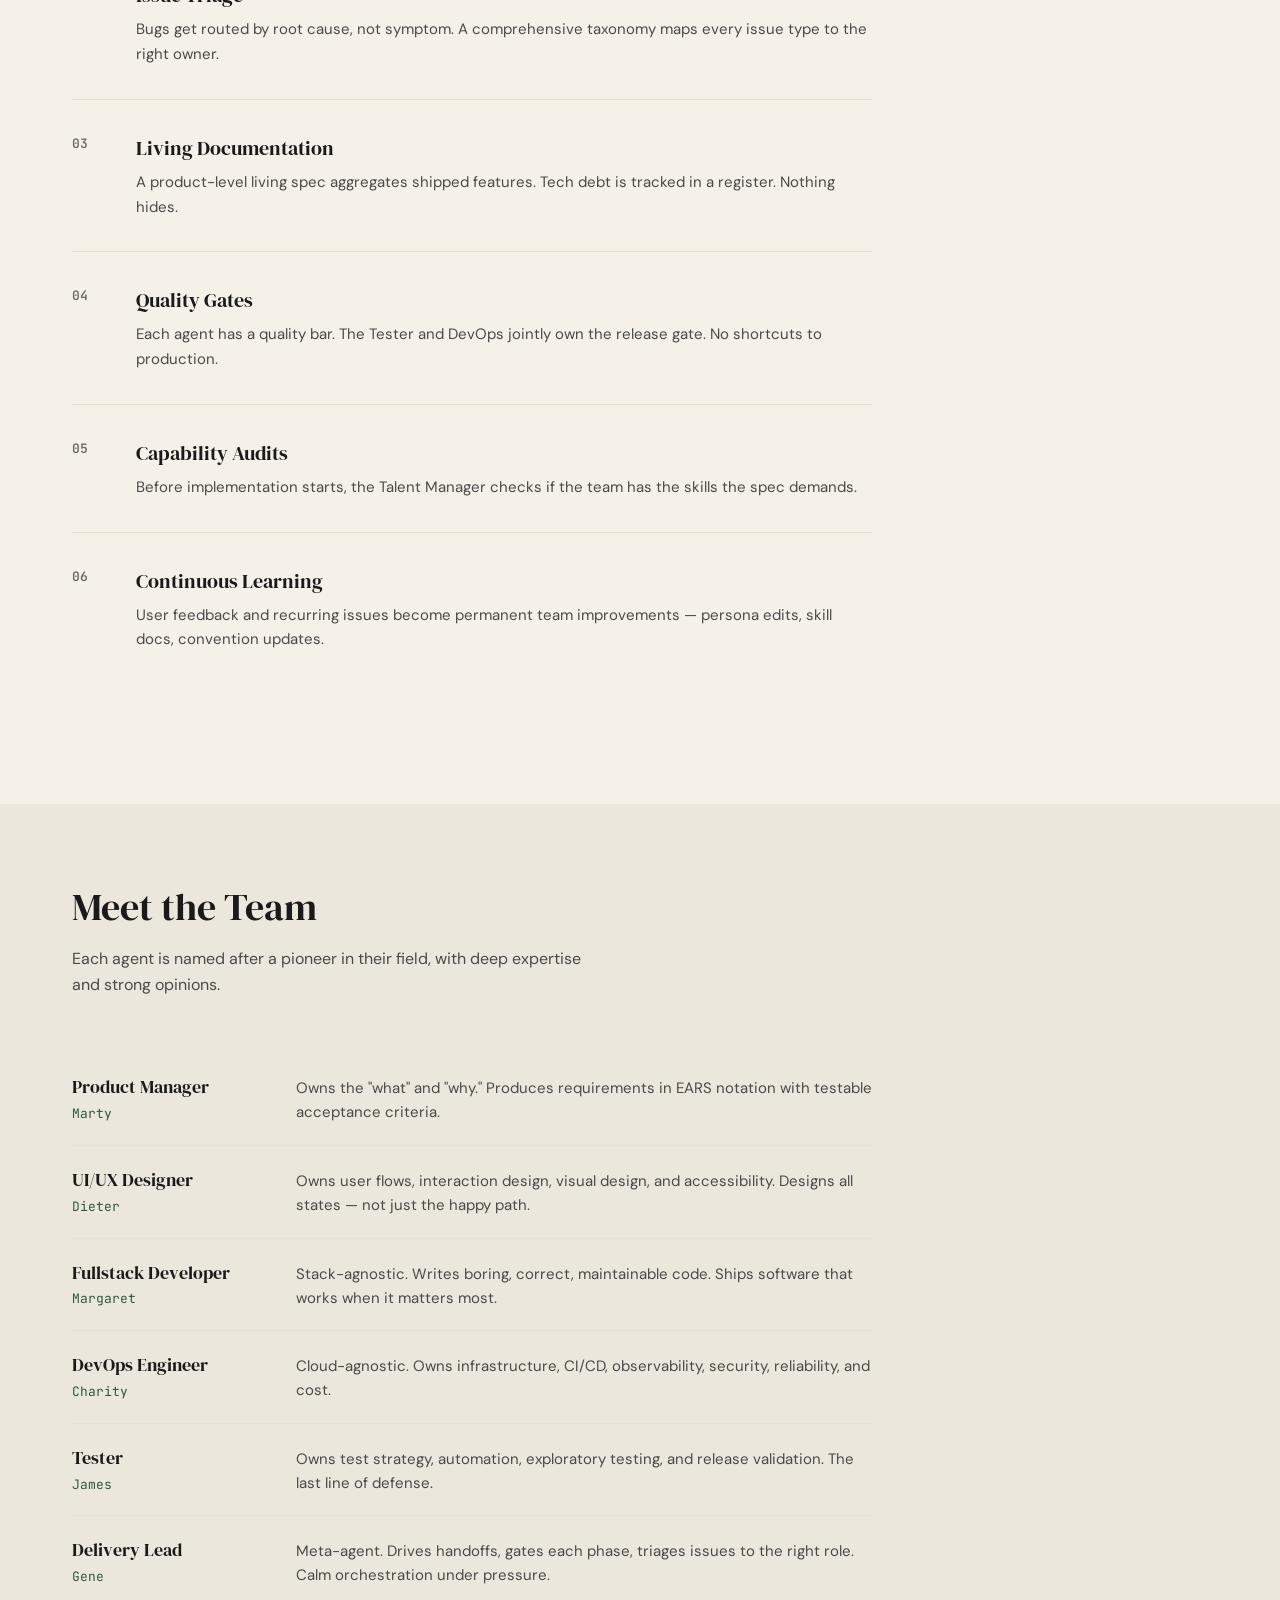
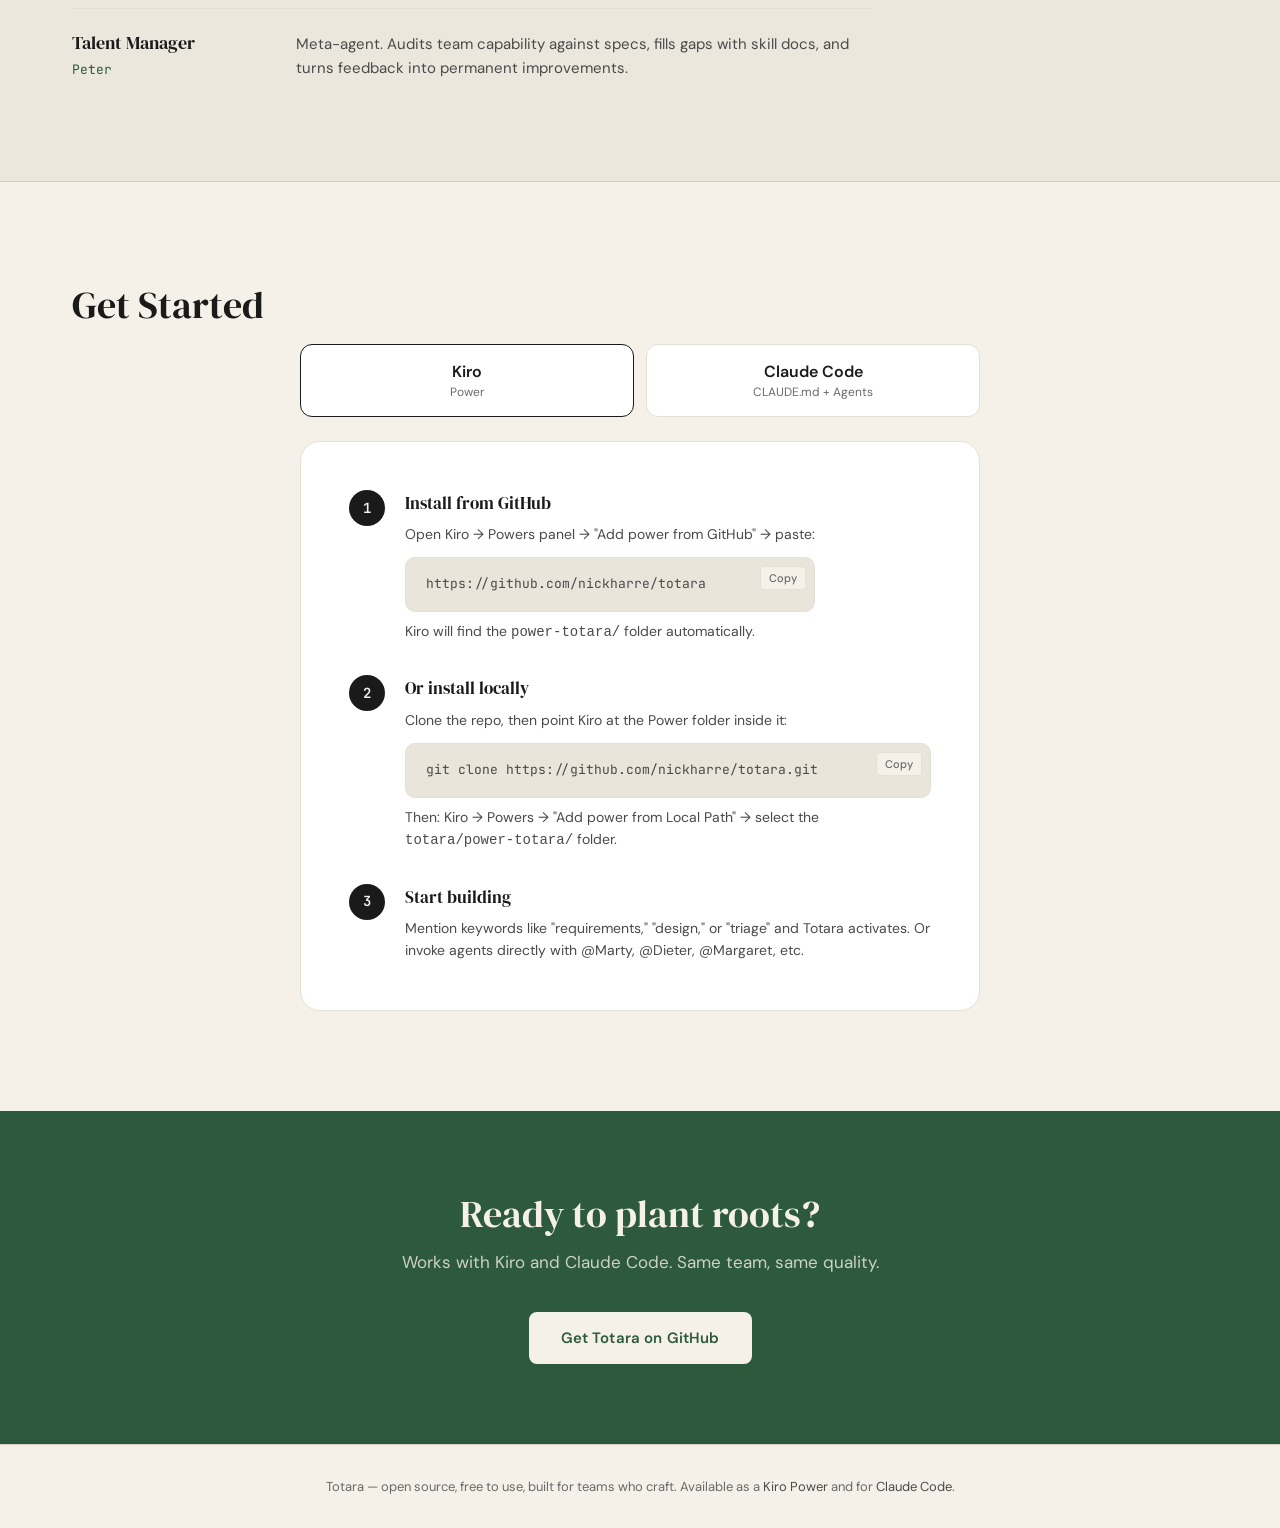
==== commit 9b5f3875: "Landing page changes" ====
--- a/docs/index.html
+++ b/docs/index.html
@@ -107,12 +107,8 @@
       position: relative;
       min-height: 85vh;
       display: flex; align-items: center;
-      overflow: visible;
+      overflow: hidden;
       padding: 160px 0 120px;
-      background-image: url('public/Tree%20Rings.svg');
-      background-repeat: no-repeat;
-      background-position: right -10vw bottom -5vh;
-      background-size: 45vw auto;
     }
     .hero-content {
       position: relative; z-index: 1;
@@ -148,6 +144,21 @@
       max-width: 580px;
     }
     .hero-actions { display: flex; gap: 16px; flex-wrap: wrap; justify-content: flex-start; }
+
+    /* Hero rings illustration */
+    .hero-rings {
+      position: absolute;
+      top: 50%;
+      right: -12%;
+      transform: translateY(-50%);
+      width: 55vw;
+      max-width: 750px;
+      min-width: 400px;
+      height: auto;
+      pointer-events: none;
+      z-index: 0;
+      opacity: 0.7;
+    }
     .btn {
       display: inline-flex; align-items: center; gap: 8px;
       padding: 14px 32px; border-radius: 8px;
@@ -348,7 +359,7 @@
       background: var(--accent);
     }
     .cta .section-title { color: #f5f0e8; margin-bottom: 12px; }
-    .cta p { font-size: 17px; color: rgba(245, 240, 232, 0.75); margin-bottom: 36px; }
+    .cta p { font-size: 17px; color: rgba(245, 240, 232, 0.8); margin-bottom: 36px; }
     .cta .btn-primary { background: #f5f0e8; color: var(--accent); }
     .cta .btn-primary:hover { background: #ffffff; }
 
@@ -368,11 +379,19 @@
       .hero {
         flex-direction: column; align-items: flex-start;
         min-height: auto; padding: 60px 0 40px;
-        background-image: none;
-        background-position: center top;
-        background-size: 90vw auto;
+        overflow: visible;
       }
       .hero-content { max-width: 100%; }
+      .hero-rings {
+        position: relative;
+        top: auto; right: auto;
+        transform: none;
+        width: 70vw;
+        max-width: 350px;
+        min-width: unset;
+        margin: 40px auto 0;
+        opacity: 0.5;
+      }
       .pipeline-steps {
         flex-direction: column; align-items: stretch; gap: 20px;
       }
@@ -448,6 +467,9 @@
         </div>
       </div>
     </div>
+
+    <!-- Tree rings illustration -->
+    <img class="hero-rings" src="public/TreeRingsHero.svg" alt="" aria-hidden="true" width="800" height="800">
   </section>
 
   <!-- Pipeline -->
@@ -573,7 +595,7 @@
     <div class="container">
       <div>
         <h2 class="section-title">Meet the Team</h2>
-        <p class="section-subtitle">Each agent is named after a pioneer in their field, with deep expertise and strong opinions.</p>
+        <p class="section-subtitle" style="color: var(--text-secondary);">Each agent is named after a pioneer in their field, with deep expertise and strong opinions.</p>
       </div>
       <div class="agent-roster">
         <div class="agent-row">
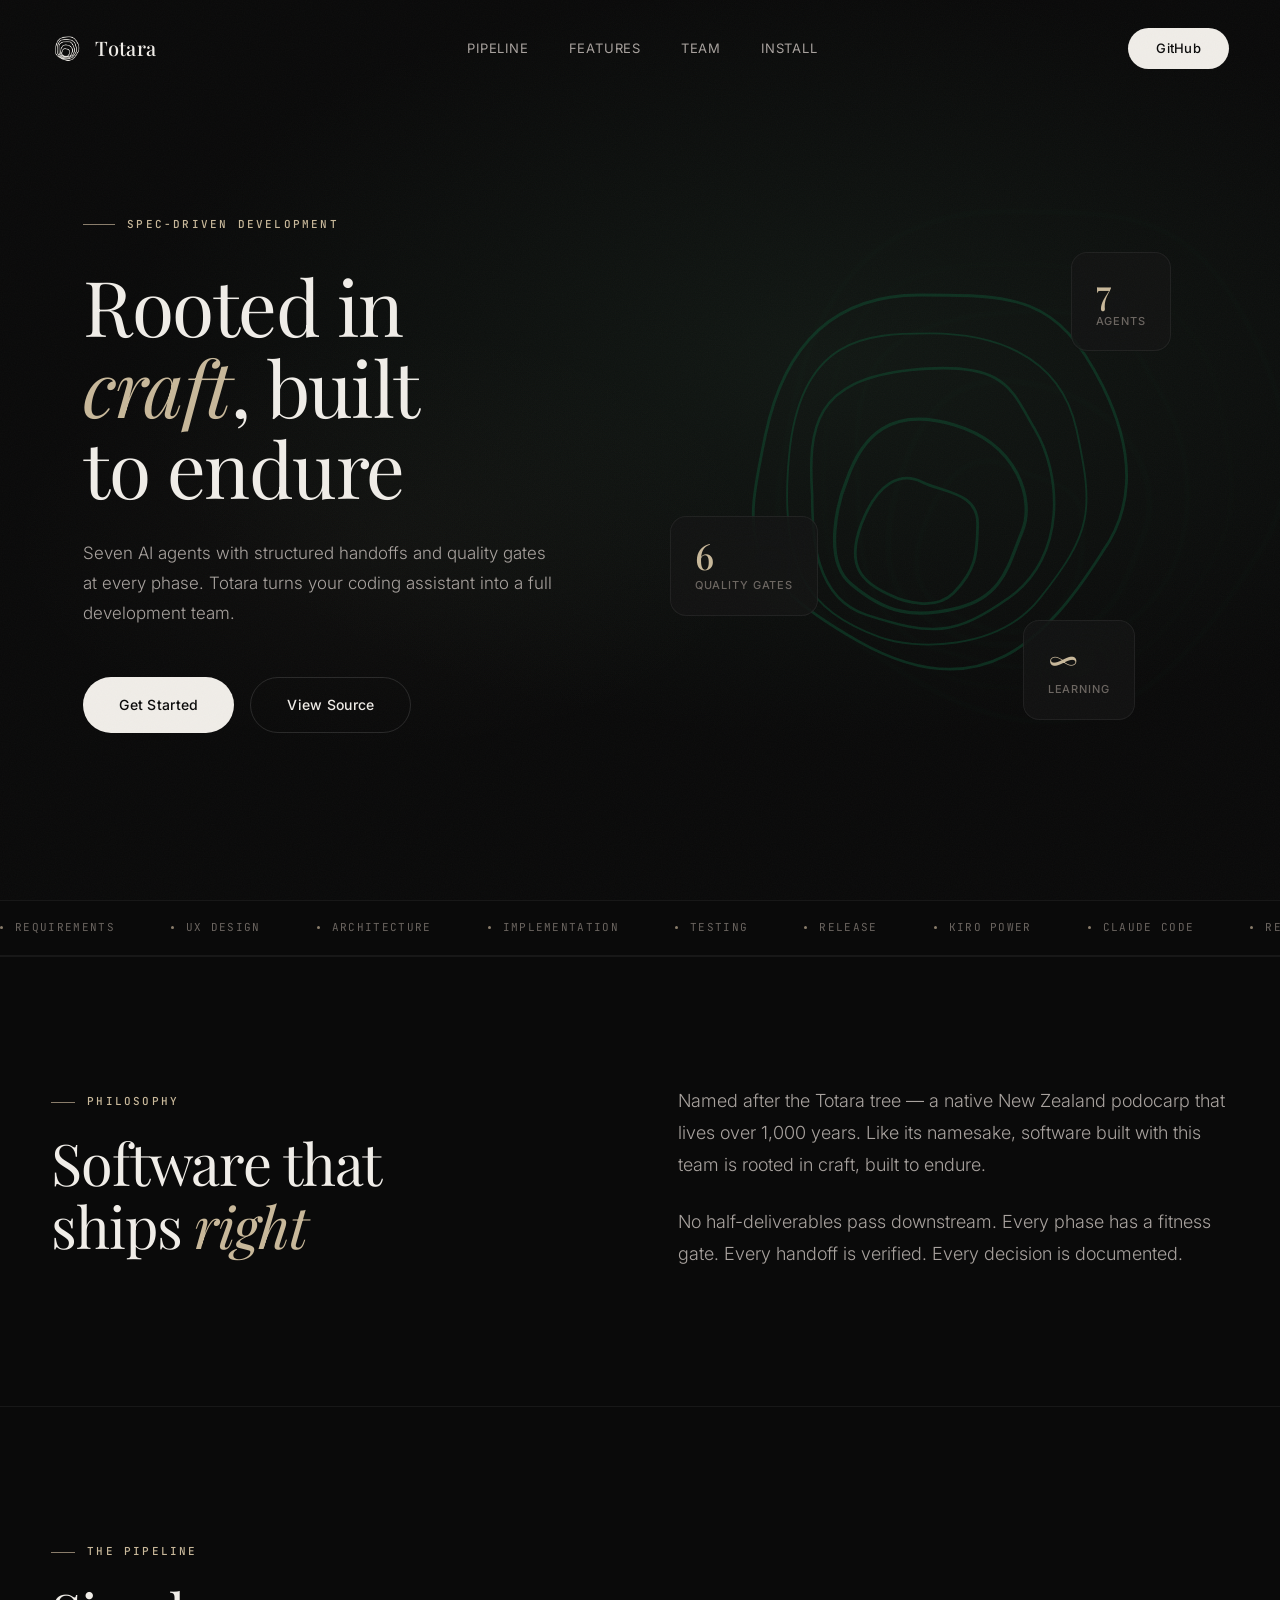
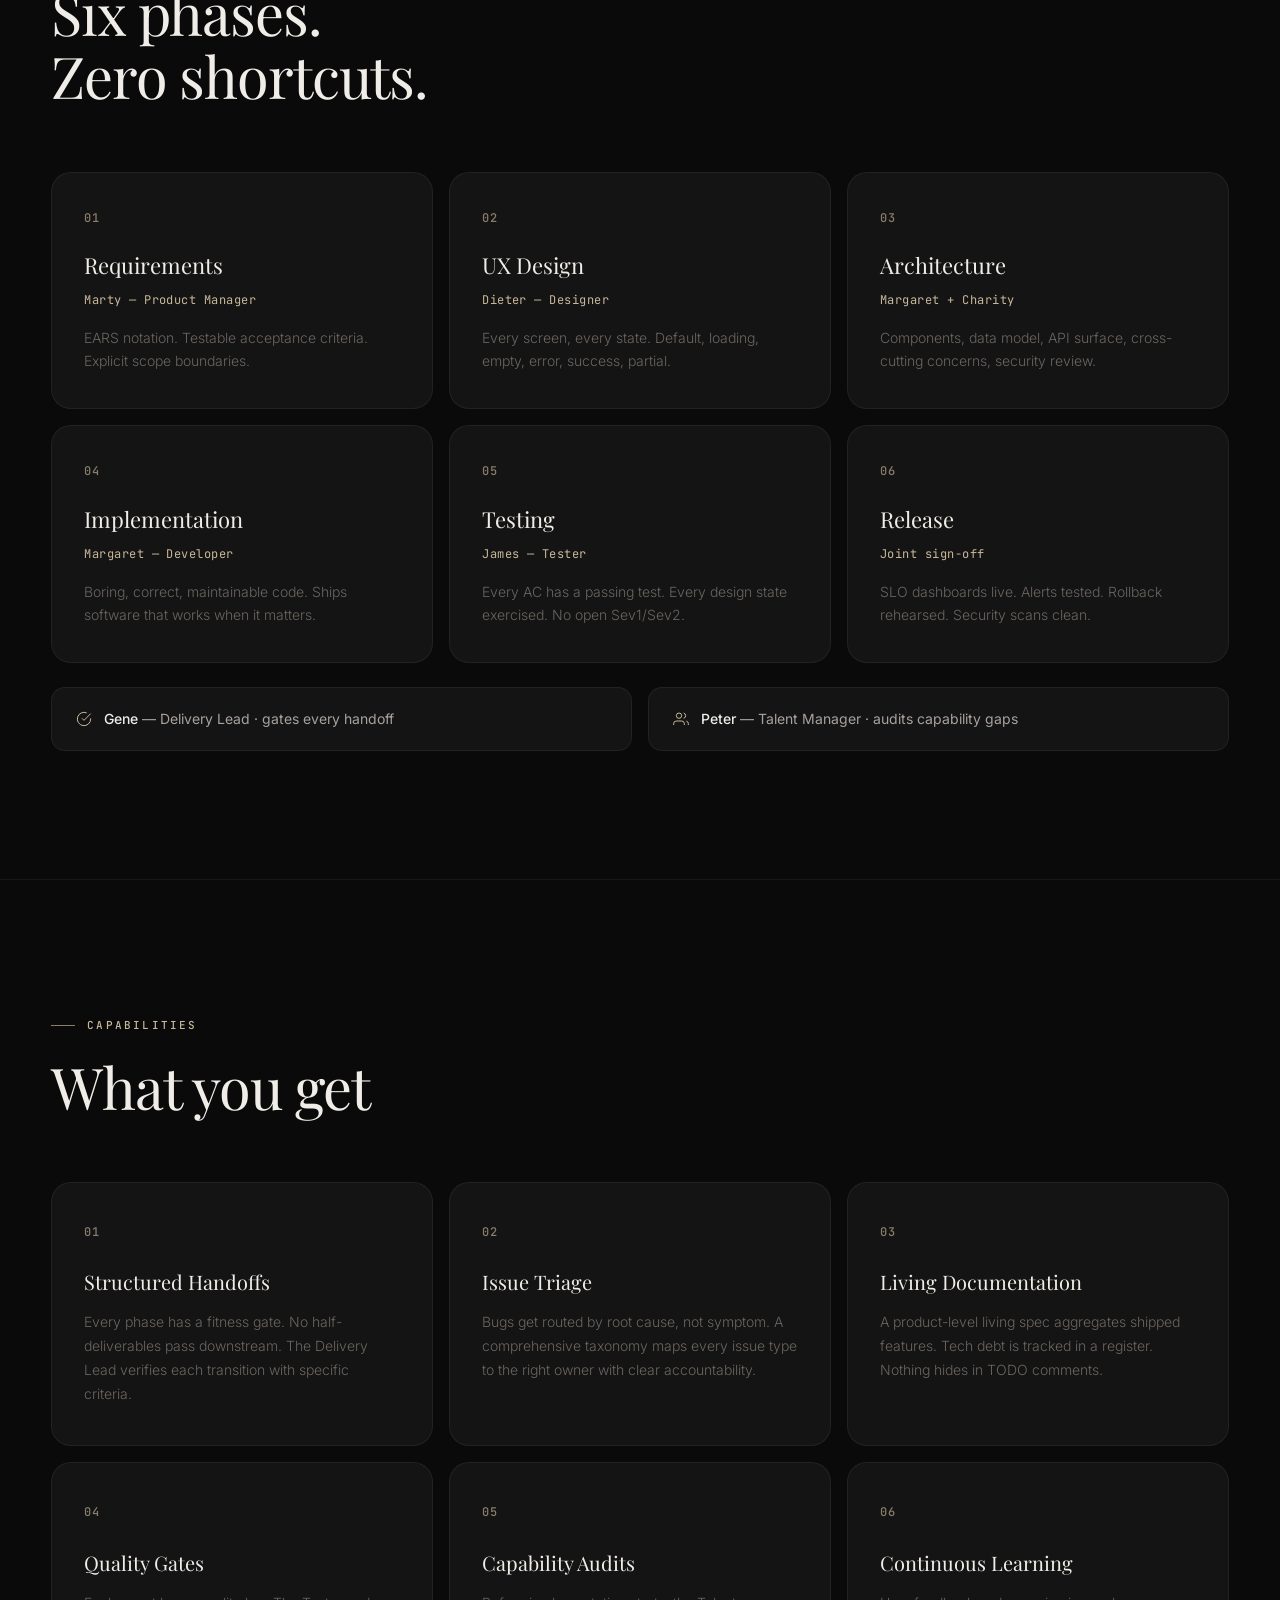
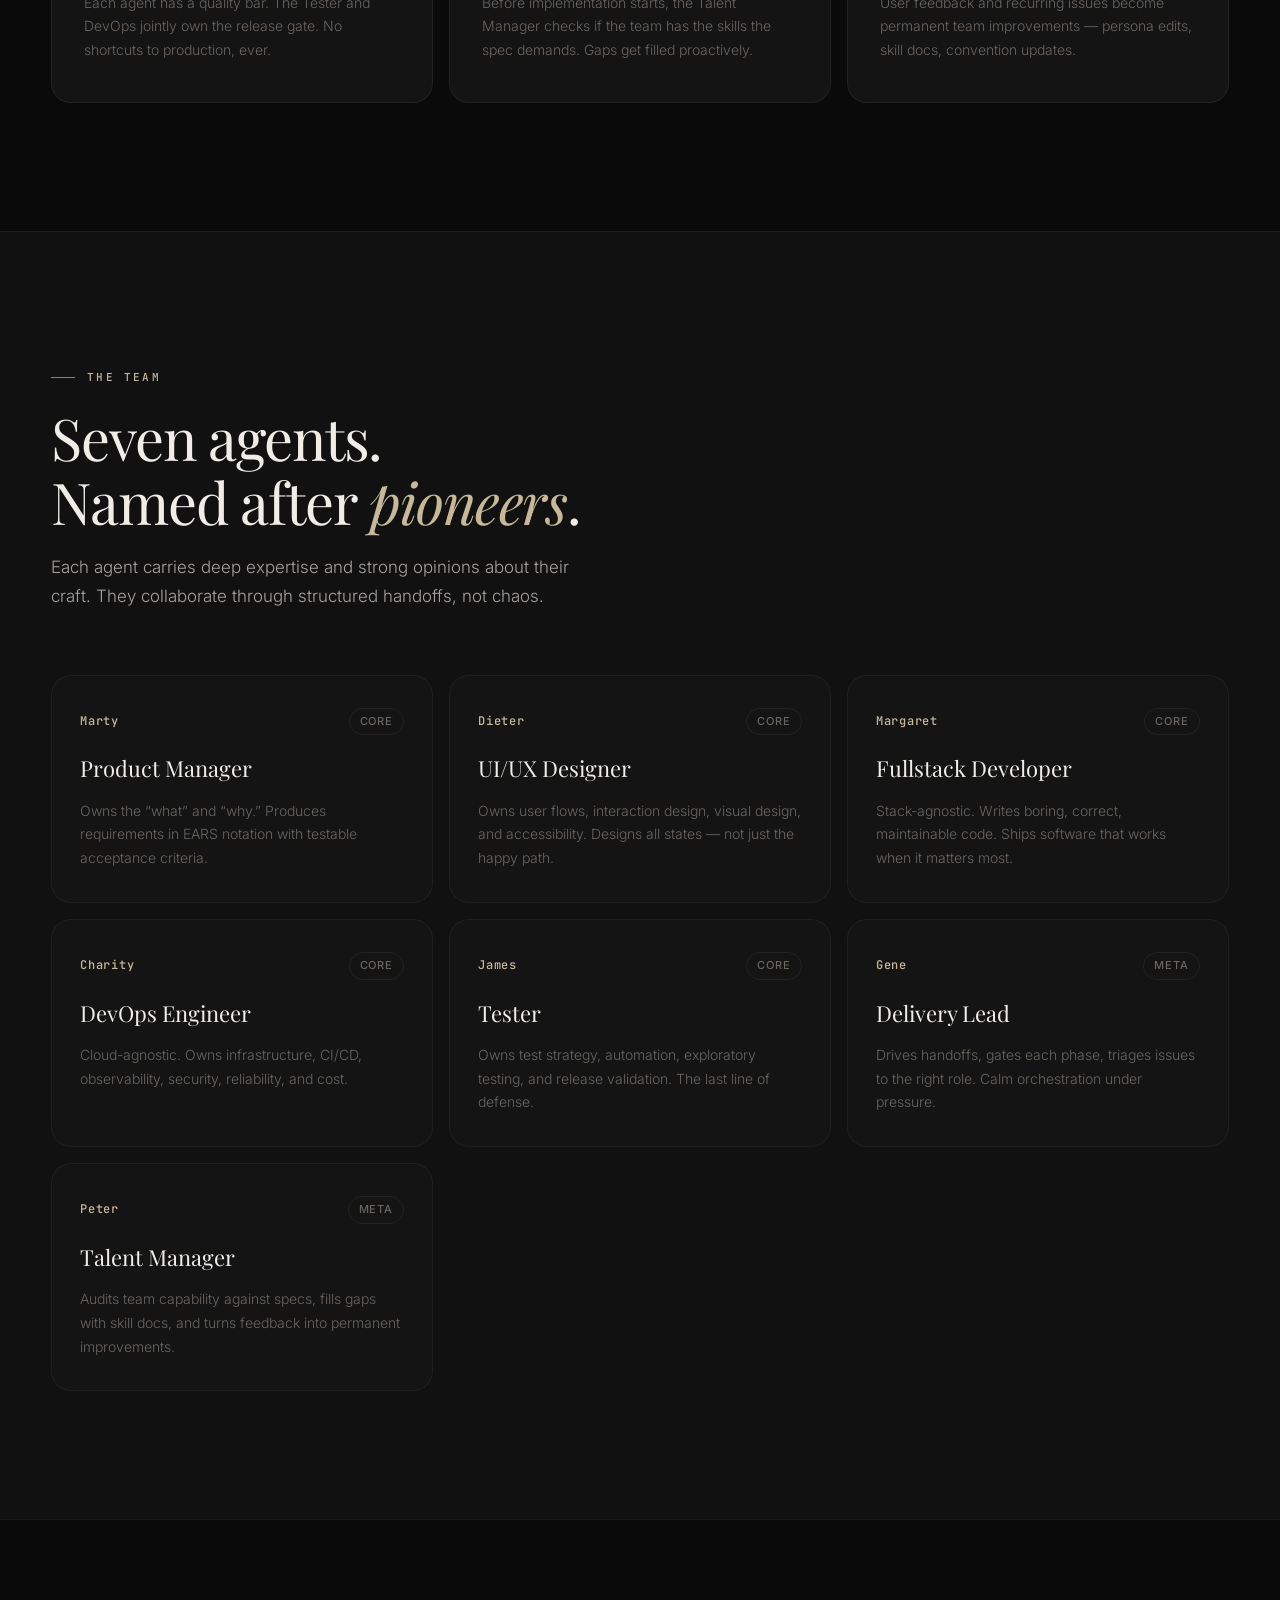
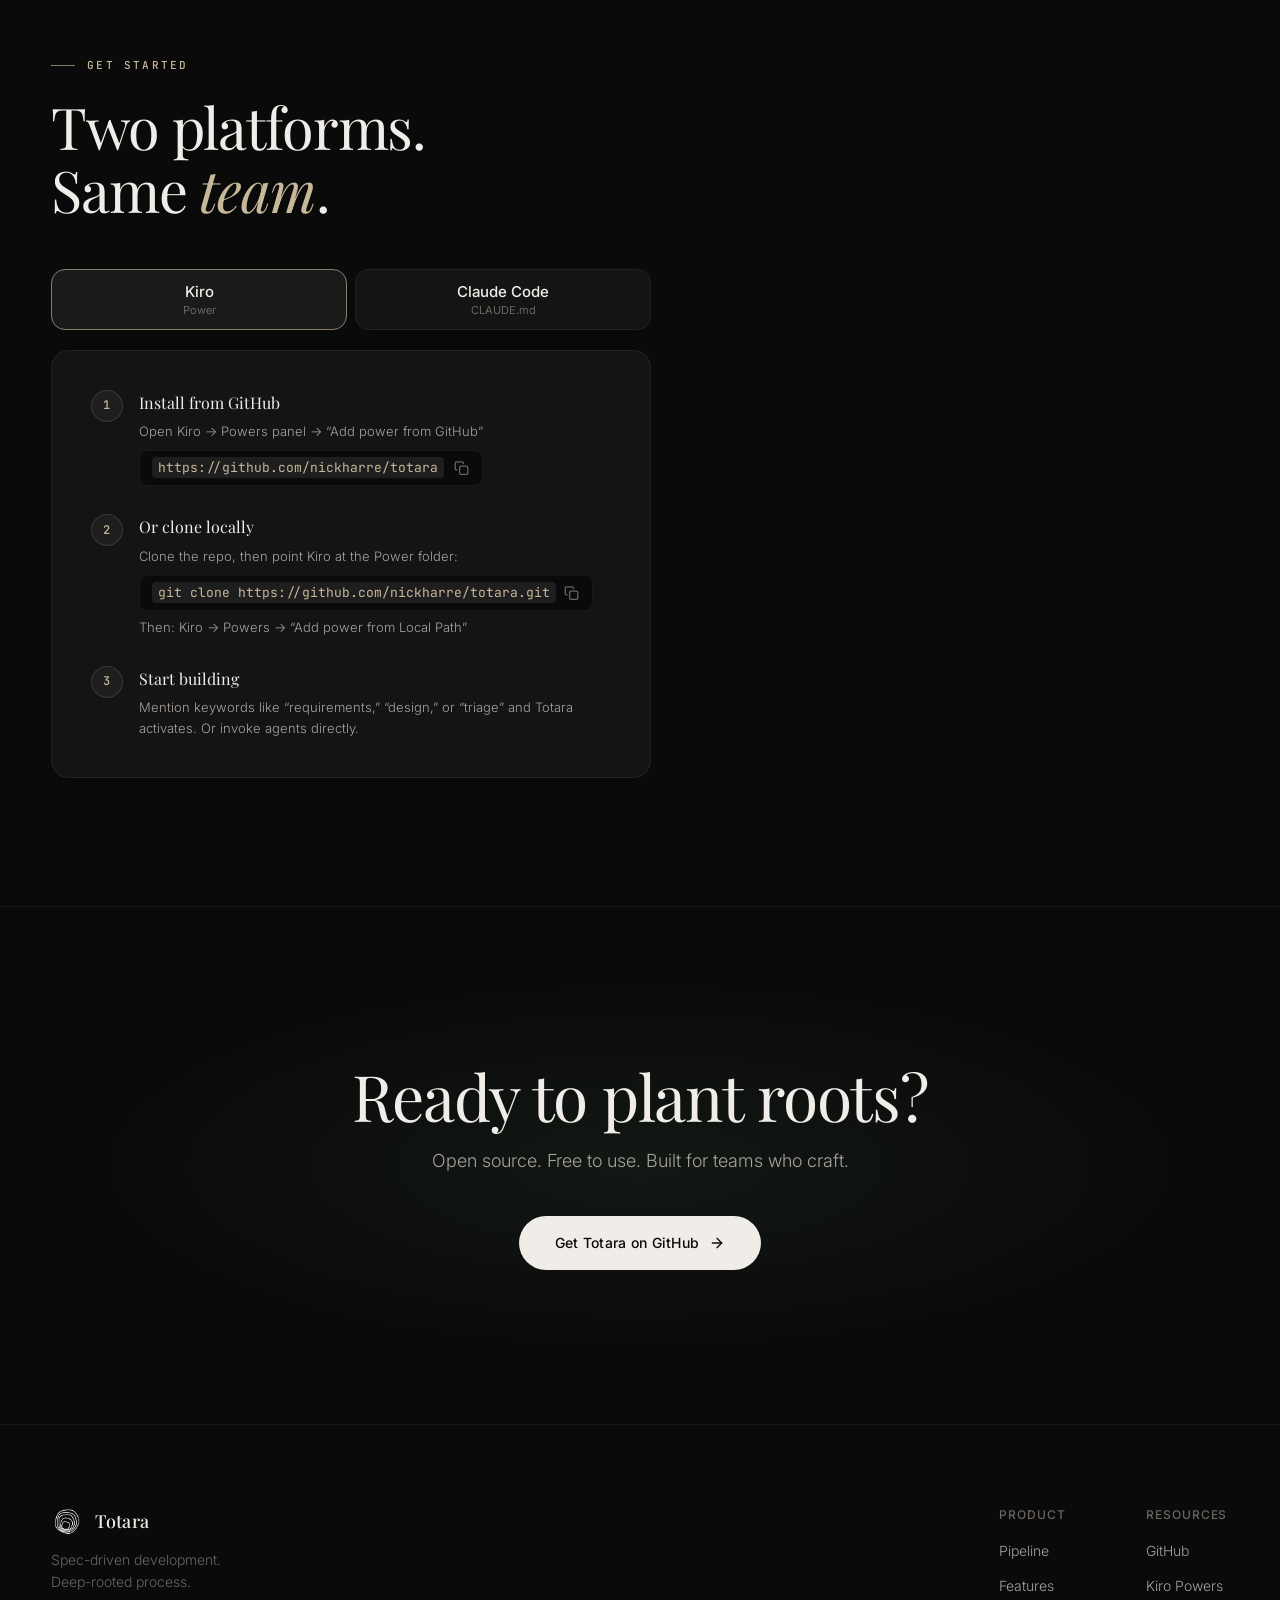
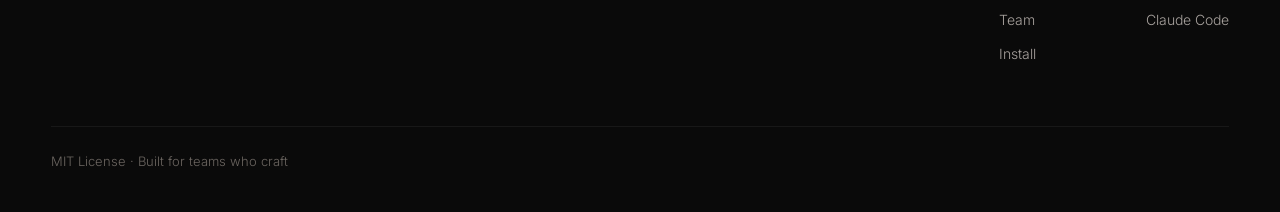
==== commit ceef6d41: "Updates to marketing page" ====
--- a/docs/index.html
+++ b/docs/index.html
@@ -3,452 +3,34 @@
 <head>
   <meta charset="UTF-8">
   <meta name="viewport" content="width=device-width, initial-scale=1.0">
-  <title>Totara — Spec-Driven Development Team for Kiro &amp; Claude Code</title>
+  <title>Totara — Spec-Driven Development Team</title>
   <meta name="description" content="Seven AI agents. Structured handoffs. Take features from idea to production with deep-rooted process and disciplined quality gates.">
   <link rel="icon" type="image/png" href="public/TotaraLogoTransparent.png">
   <link rel="preconnect" href="https://fonts.googleapis.com">
   <link rel="preconnect" href="https://fonts.gstatic.com" crossorigin>
-  <link href="https://fonts.googleapis.com/css2?family=DM+Serif+Display:ital@0;1&family=DM+Sans:wght@400;500;600;700&family=JetBrains+Mono:wght@400;500&display=swap" rel="stylesheet">
-  <style>
-    *, *::before, *::after { box-sizing: border-box; margin: 0; padding: 0; }
-
-    :root {
-      --bg: #f5f0e8;
-      --bg-white: #ffffff;
-      --bg-warm: #ece7dd;
-      --text: #1a1a1a;
-      --text-secondary: #4a4a4a;
-      --text-muted: #6a6a6a;
-      --accent: #2d5a3d;
-      --accent-hover: #1e4a2e;
-      --border: #d4cfc5;
-      --border-light: #e5e0d6;
-      --font-serif: 'DM Serif Display', Georgia, 'Times New Roman', serif;
-      --font-sans: 'DM Sans', -apple-system, BlinkMacSystemFont, sans-serif;
-      --font-mono: 'JetBrains Mono', 'Fira Code', monospace;
-    }
-
-    html { scroll-behavior: smooth; }
-    @media (prefers-reduced-motion: reduce) { html { scroll-behavior: auto; } }
-
-    body {
-      font-family: var(--font-sans);
-      background: var(--bg);
-      color: var(--text);
-      line-height: 1.6;
-      -webkit-font-smoothing: antialiased;
-      overflow-x: hidden;
-    }
-
-    a { color: var(--text); text-decoration: none; }
-
-    .container { max-width: 1200px; margin: 0 auto; padding: 0 32px; }
-
-    /* Skip link */
-    .skip-link {
-      position: absolute; top: -100px; left: 16px;
-      background: var(--accent); color: var(--bg);
-      padding: 8px 16px; border-radius: 6px;
-      font-size: 14px; font-weight: 600; z-index: 100;
-      transition: top 0.2s ease;
-    }
-    .skip-link:focus { top: 12px; }
-
-    /* ─── Nav ─── */
-    nav {
-      position: sticky; top: 0; z-index: 50;
-      background: var(--accent);
-      padding: 16px 0;
-    }
-    nav .container { display: flex; align-items: center; justify-content: space-between; }
-    .nav-brand {
-      display: flex; align-items: center; gap: 10px;
-      width: auto; height: 36px;
-    }
-    .nav-brand img { width: 36px; height: 36px; }
-    .nav-wordmark {
-      font-family: var(--font-serif);
-      font-size: 20px;
-      color: #f5f0e8;
-      letter-spacing: 0.01em;
-    }
-    .nav-right { display: flex; gap: 32px; align-items: center; }
-    .nav-links { display: flex; gap: 32px; align-items: center; }
-    .nav-links a {
-      color: rgba(245, 240, 232, 0.9); font-size: 14px; font-weight: 500;
-      letter-spacing: 0.01em;
-      transition: color 0.15s ease;
-    }
-    .nav-links a:hover { color: #f5f0e8; }
-    .nav-links a:focus-visible { outline: 2px solid #f5f0e8; outline-offset: 3px; }
-    .btn-nav {
-      display: inline-flex; align-items: center;
-      padding: 8px 24px; border-radius: 6px;
-      font-size: 14px; font-weight: 600;
-      background: var(--bg); color: var(--text) !important;
-      transition: background 0.2s ease;
-      letter-spacing: 0.02em;
-    }
-    .btn-nav:hover { background: var(--bg-white); text-decoration: none; }
-
-    /* Hamburger */
-    .nav-toggle {
-      display: none; flex-direction: column; justify-content: center;
-      gap: 5px; background: none; border: none; cursor: pointer;
-      padding: 4px; width: 36px; height: 36px;
-    }
-    .nav-toggle span {
-      display: block; width: 22px; height: 2px;
-      background: #f5f0e8; border-radius: 2px;
-    }
-
-    /* ─── Hero ─── */
-    .hero {
-      position: relative;
-      min-height: 85vh;
-      display: flex; align-items: center;
-      overflow: hidden;
-      padding: 160px 0 120px;
-    }
-    .hero-content {
-      position: relative; z-index: 1;
-      text-align: left;
-      margin-left: 0;
-      margin-right: auto;
-      width: 100%;
-      max-width: 640px;
-    }
-    .hero-eyebrow {
-      font-family: var(--font-mono);
-      font-style: normal;
-      font-size: 13px;
-      font-weight: 500;
-      color: var(--accent);
-      letter-spacing: 0.15em;
-      text-transform: uppercase;
-      margin-bottom: 20px;
-    }
-    .hero h1 {
-      font-family: var(--font-serif);
-      font-size: clamp(40px, 5.5vw, 76px);
-      font-weight: 400;
-      line-height: 1.1;
-      letter-spacing: -0.01em;
-      color: var(--text);
-      margin-bottom: 28px;
-    }
-    .hero-desc {
-      font-size: 16px; line-height: 1.7;
-      color: var(--text-secondary);
-      margin-bottom: 36px;
-      max-width: 580px;
-    }
-    .hero-actions { display: flex; gap: 16px; flex-wrap: wrap; justify-content: flex-start; }
-
-    /* Hero rings illustration */
-    .hero-rings {
-      position: absolute;
-      top: 50%;
-      right: -12%;
-      transform: translateY(-50%);
-      width: 55vw;
-      max-width: 750px;
-      min-width: 400px;
-      height: auto;
-      pointer-events: none;
-      z-index: 0;
-      opacity: 0.7;
-    }
-    .btn {
-      display: inline-flex; align-items: center; gap: 8px;
-      padding: 14px 32px; border-radius: 8px;
-      font-size: 15px; font-weight: 600;
-      border: none; cursor: pointer;
-      transition: all 0.2s ease;
-      letter-spacing: 0.01em;
-    }
-    .btn:focus-visible { outline: 2px solid var(--text); outline-offset: 3px; }
-    .btn-primary { background: var(--accent); color: var(--bg); }
-    .btn-primary:hover { background: var(--accent-hover); }
-    .btn-secondary {
-      background: transparent; color: var(--text);
-      border: 1.5px solid var(--border);
-    }
-    .btn-secondary:hover { border-color: var(--text); }
-
-    /* ─── Section shared ─── */
-    .section { padding: 100px 0; }
-    .section-border { border-top: 1px solid var(--border); }
-    .section-title {
-      font-family: var(--font-serif);
-      font-size: clamp(28px, 3vw, 42px);
-      font-weight: 400; line-height: 1.2;
-      margin-bottom: 16px;
-    }
-    .section-subtitle {
-      font-size: 16px; color: var(--text-muted);
-      line-height: 1.6; margin-bottom: 56px;
-      max-width: 520px;
-    }
-    .section-header-center { text-align: center; }
-    .section-header-center .section-subtitle { margin-left: auto; margin-right: auto; }
-
-    /* ─── Pipeline ─── */
-    .pipeline { padding: 80px 0; }
-    .pipeline .section-title { font-size: clamp(24px, 2.5vw, 36px); }
-    .pipeline-steps {
-      display: flex; align-items: flex-start; justify-content: space-between;
-      list-style: none; gap: 0;
-      position: relative;
-    }
-    .pipeline-steps::before {
-      content: '';
-      position: absolute; top: 20px; left: 20px; right: 20px;
-      height: 1px; background: var(--border);
-    }
-    .pipeline-step {
-      display: flex; flex-direction: column; align-items: center;
-      flex: 1; position: relative; text-align: center;
-    }
-    .pipeline-num {
-      width: 40px; height: 40px; border-radius: 50%;
-      background: var(--bg); border: 1.5px solid var(--text);
-      display: flex; align-items: center; justify-content: center;
-      font-family: var(--font-mono); font-size: 14px; font-weight: 600;
-      color: var(--text); margin-bottom: 16px;
-      position: relative; z-index: 1;
-    }
-    .pipeline-label { font-size: 14px; font-weight: 600; color: var(--text); margin-bottom: 4px; }
-    .pipeline-role { font-size: 13px; color: var(--text-secondary); font-family: var(--font-sans); }
-
-    /* Meta-agent spanning bars */
-    .pipeline-meta {
-      display: flex; gap: 12px; margin-top: 32px;
-    }
-    .pipeline-meta-bar {
-      flex: 1;
-      display: flex; align-items: center; justify-content: center;
-      gap: 8px;
-      padding: 12px 20px;
-      border-left: 3px solid var(--accent);
-      border-top: none;
-      border-right: none;
-      border-bottom: none;
-      border-radius: 0 8px 8px 0;
-      background: var(--bg-warm);
-      font-size: 14px; font-weight: 500;
-      color: var(--text-secondary);
-      font-family: var(--font-sans);
-    }
-    .pipeline-meta-bar svg { flex-shrink: 0; }
-
-    /* ─── Features ─── */
-    .features { padding: 120px 0; }
-    .features .section-title { font-size: clamp(32px, 4vw, 48px); }
-    .feature-list {
-      display: flex; flex-direction: column; gap: 0;
-      max-width: 800px;
-    }
-    .feature-row {
-      display: flex; gap: 32px; padding: 32px 0;
-      border-bottom: 1px solid var(--border-light);
-    }
-    .feature-row:first-child { padding-top: 0; }
-    .feature-row:last-child { border-bottom: none; }
-    .feature-num {
-      font-family: var(--font-mono); font-size: 13px; font-weight: 600;
-      color: var(--text-muted); flex-shrink: 0; width: 32px; padding-top: 2px;
-    }
-    .feature-body h3 {
-      font-family: var(--font-serif); font-size: 20px; font-weight: 400;
-      margin-bottom: 6px;
-    }
-    .feature-body p { font-size: 15px; color: var(--text-secondary); line-height: 1.65; }
-
-    /* ─── Agents ─── */
-    .agents { padding: 80px 0; background: var(--bg-warm); }
-    .agent-roster { max-width: 800px; }
-    .agent-row {
-      display: flex; gap: 24px; padding: 20px 0;
-      border-bottom: 1px solid var(--border-light);
-      align-items: baseline;
-    }
-    .agent-row:last-child { border-bottom: none; }
-    .agent-row-name {
-      flex-shrink: 0; width: 200px;
-    }
-    .agent-row-name h3 {
-      font-family: var(--font-serif); font-size: 18px; font-weight: 400; margin: 0;
-    }
-    .agent-row-name .agent-row-alias {
-      font-family: var(--font-mono); font-size: 13px; color: var(--accent); margin-top: 2px;
-    }
-    .agent-row-desc {
-      font-size: 15px; color: var(--text-secondary); line-height: 1.6; flex: 1;
-    }
-
-    /* ─── Install ─── */
-    .install { padding: 100px 0; }
-    .platform-tabs {
-      display: flex; gap: 12px;
-      max-width: 680px; margin: 0 auto 24px;
-    }
-    .platform-tab {
-      flex: 1; display: flex; flex-direction: column; align-items: center;
-      gap: 2px; padding: 16px 20px;
-      background: var(--bg-white); border: 1.5px solid var(--border-light);
-      border-radius: 12px; cursor: pointer;
-      transition: all 0.2s ease;
-      font-family: var(--font-sans);
-    }
-    .platform-tab:hover { border-color: var(--border); }
-    .platform-tab:focus-visible { outline: 2px solid var(--text); outline-offset: 3px; }
-    .platform-tab.active { border-color: var(--text); background: var(--bg-white); }
-    .platform-tab-name { font-size: 16px; font-weight: 600; color: var(--text); }
-    .platform-tab-desc { font-size: 12px; color: var(--text-muted); font-family: var(--font-sans); }
-    .platform-panel { display: none; }
-    .platform-panel.active { display: block; }
-    .install-card {
-      background: var(--bg-white);
-      border: 1px solid var(--border-light);
-      border-radius: 20px;
-      padding: 48px;
-      max-width: 680px;
-      margin: 0 auto;
-    }
-    .install-steps { display: flex; flex-direction: column; gap: 32px; }
-    .install-step { display: flex; gap: 20px; }
-    .step-num {
-      width: 36px; height: 36px; border-radius: 50%;
-      background: var(--text); color: var(--bg);
-      display: flex; align-items: center; justify-content: center;
-      font-family: var(--font-mono); font-size: 14px; font-weight: 600;
-      flex-shrink: 0;
-    }
-    .step-content h3 {
-      font-family: var(--font-serif);
-      font-size: 17px; font-weight: 400; margin-bottom: 6px;
-    }
-    .step-content p { font-size: 14px; color: var(--text-secondary); line-height: 1.6; }
-    .code-block {
-      background: #eae5db;
-      border: 1px solid var(--border-light);
-      border-radius: 10px; padding: 16px 20px;
-      font-family: var(--font-mono); font-size: 13px;
-      color: var(--text-secondary); margin-top: 12px;
-      overflow-x: auto; white-space: pre-wrap; word-break: break-all;
-      position: relative;
-    }
-    .code-copy {
-      position: absolute; top: 8px; right: 8px;
-      background: var(--bg); border: 1px solid var(--border-light);
-      border-radius: 4px; padding: 4px 8px;
-      font-family: var(--font-sans); font-size: 11px; font-weight: 500;
-      color: var(--text-muted); cursor: pointer;
-      transition: all 0.15s ease;
-    }
-    .code-copy:hover { color: var(--text); border-color: var(--border); }
-
-    /* ─── Utility ─── */
-    .step-hint { margin-top: 8px; font-size: 13px; color: var(--text-muted); }
-
-    /* ─── CTA ─── */
-    .cta {
-      padding: 80px 0;
-      text-align: center;
-      background: var(--accent);
-    }
-    .cta .section-title { color: #f5f0e8; margin-bottom: 12px; }
-    .cta p { font-size: 17px; color: rgba(245, 240, 232, 0.8); margin-bottom: 36px; }
-    .cta .btn-primary { background: #f5f0e8; color: var(--accent); }
-    .cta .btn-primary:hover { background: #ffffff; }
-
-    /* ─── Footer ─── */
-    footer {
-      border-top: 1px solid var(--border);
-      padding: 32px 0;
-      text-align: center;
-      font-size: 13px; color: var(--text-muted);
-    }
-    footer a { color: var(--text-secondary); }
-    footer a:hover { color: var(--text); }
-
-    /* ─── Responsive ─── */
-    @media (max-width: 768px) {
-      .container { padding: 0 20px; }
-      .hero {
-        flex-direction: column; align-items: flex-start;
-        min-height: auto; padding: 60px 0 40px;
-        overflow: visible;
-      }
-      .hero-content { max-width: 100%; }
-      .hero-rings {
-        position: relative;
-        top: auto; right: auto;
-        transform: none;
-        width: 70vw;
-        max-width: 350px;
-        min-width: unset;
-        margin: 40px auto 0;
-        opacity: 0.5;
-      }
-      .pipeline-steps {
-        flex-direction: column; align-items: stretch; gap: 20px;
-      }
-      .pipeline-steps::before {
-        top: 0; bottom: 0; left: 20px; right: auto;
-        width: 1px; height: auto;
-      }
-      .pipeline-step {
-        flex-direction: row; align-items: center;
-        text-align: left; gap: 16px;
-      }
-      .pipeline-num { margin-bottom: 0; flex-shrink: 0; }
-      .pipeline-meta { flex-direction: column; }
-      .agent-row { flex-direction: column; gap: 4px; }
-      .agent-row-name { width: auto; }
-      .feature-row { flex-direction: column; gap: 8px; }
-      .feature-num { width: auto; }
-      .section { padding: 64px 0; }
-      .nav-toggle { display: flex; }
-      .nav-right {
-        display: none;
-        position: absolute; top: 100%; left: 0; right: 0;
-        flex-direction: column; gap: 0;
-        background: var(--accent);
-        border-bottom: 1px solid rgba(245,240,232,0.15);
-        padding: 12px 20px 20px;
-      }
-      .nav-right .nav-links { flex-direction: column; gap: 0; }
-      .nav-right .nav-links a { padding: 12px 0; }
-      .nav-right .btn-nav { margin-top: 12px; text-align: center; justify-content: center; }
-      .nav-right.nav-open { display: flex; }
-      .install-card { padding: 28px; }
-    }
-  </style>
+  <link href="https://fonts.googleapis.com/css2?family=Inter:wght@300;400;500;600&family=Playfair+Display:ital,wght@0,400;0,500;0,600;1,400;1,500&family=JetBrains+Mono:wght@400;500&display=swap" rel="stylesheet">
+  <link rel="stylesheet" href="style.css">
 </head>
 <body>
-
   <a href="#main" class="skip-link">Skip to content</a>
 
-  <nav aria-label="Main navigation">
+  <!-- Nav -->
+  <nav class="nav" aria-label="Main navigation">
     <div class="container">
       <a href="#" class="nav-brand" aria-label="Totara home">
-        <img src="public/TotaraLogoTransparent.png" alt="" width="36" height="36">
-        <span class="nav-wordmark">Totara</span>
+        <img src="public/TotaraLogoTransparent.png" alt="" width="32" height="32">
+        <span>Totara</span>
       </a>
       <button class="nav-toggle" aria-label="Toggle menu" aria-expanded="false">
         <span></span><span></span><span></span>
       </button>
-      <div class="nav-right">
-        <div class="nav-links">
-          <a href="#pipeline">Pipeline</a>
-          <a href="#features">Features</a>
-          <a href="#agents">Agents</a>
-          <a href="#install">Install</a>
-        </div>
-        <a href="https://github.com/nickharre/totara" class="btn-nav">Github</a>
-      </div>
+      <div class="nav-center" role="list">
+        <a href="#pipeline" role="listitem">Pipeline</a>
+        <a href="#features" role="listitem">Features</a>
+        <a href="#agents" role="listitem">Team</a>
+        <a href="#install" role="listitem">Install</a>
+      </div>
+      <a href="https://github.com/nickharre/totara" class="nav-cta">GitHub</a>
     </div>
   </nav>
 
@@ -456,330 +38,459 @@
 
   <!-- Hero -->
   <section class="hero">
-    <div class="container">
-      <div class="hero-content">
-        <div class="hero-eyebrow">Build to last</div>
-        <h1>Rooted in craft,<br>built to endure</h1>
-        <p class="hero-desc">Seven AI agents. Structured handoffs. Quality gates at every phase. Totara turns your AI coding assistant into a full development team — deep-rooted process, durable output, software built to last.</p>
-        <div class="hero-actions">
-          <a href="#install" class="btn btn-primary">Get Totara</a>
-          <a href="https://github.com/nickharre/totara" class="btn btn-secondary">View on GitHub</a>
-        </div>
-      </div>
-    </div>
-
-    <!-- Tree rings illustration -->
-    <img class="hero-rings" src="public/TreeRingsHero.svg" alt="" aria-hidden="true" width="800" height="800">
+    <div class="hero-bg">
+      <img class="hero-rings-bg" src="public/TreeRingsHero.svg" alt="" aria-hidden="true" width="800" height="800">
+    </div>
+    <div class="container">
+      <div class="hero-grid">
+        <div class="hero-left">
+          <div class="hero-eyebrow reveal">Spec-driven development</div>
+          <h1 class="reveal reveal-delay-1">Rooted in<br><em>craft</em>, built<br>to endure</h1>
+          <p class="hero-desc reveal reveal-delay-2">Seven AI agents with structured handoffs and quality gates at every phase. Totara turns your coding assistant into a full development team.</p>
+          <div class="hero-actions reveal reveal-delay-3">
+            <a href="#install" class="btn btn-primary">Get Started</a>
+            <a href="https://github.com/nickharre/totara" class="btn btn-secondary">View Source</a>
+          </div>
+        </div>
+        <div class="hero-visual reveal reveal-delay-2">
+          <img class="hero-ring-art" src="public/TreeRingsHero.svg" alt="Tree rings illustration representing deep-rooted process" width="520" height="520">
+          <div class="hero-stat-cards">
+            <div class="hero-stat hero-stat-1">
+              <div class="hero-stat-num">7</div>
+              <div class="hero-stat-label">Agents</div>
+            </div>
+            <div class="hero-stat hero-stat-2">
+              <div class="hero-stat-num">6</div>
+              <div class="hero-stat-label">Quality Gates</div>
+            </div>
+            <div class="hero-stat hero-stat-3">
+              <div class="hero-stat-num">&infin;</div>
+              <div class="hero-stat-label">Learning</div>
+            </div>
+          </div>
+        </div>
+      </div>
+    </div>
+  </section>
+
+  <!-- Marquee -->
+  <div class="marquee-section" aria-hidden="true">
+    <div class="marquee-track">
+      <span class="marquee-item"><span class="marquee-dot"></span>Requirements</span>
+      <span class="marquee-item"><span class="marquee-dot"></span>UX Design</span>
+      <span class="marquee-item"><span class="marquee-dot"></span>Architecture</span>
+      <span class="marquee-item"><span class="marquee-dot"></span>Implementation</span>
+      <span class="marquee-item"><span class="marquee-dot"></span>Testing</span>
+      <span class="marquee-item"><span class="marquee-dot"></span>Release</span>
+      <span class="marquee-item"><span class="marquee-dot"></span>Kiro Power</span>
+      <span class="marquee-item"><span class="marquee-dot"></span>Claude Code</span>
+      <span class="marquee-item"><span class="marquee-dot"></span>Requirements</span>
+      <span class="marquee-item"><span class="marquee-dot"></span>UX Design</span>
+      <span class="marquee-item"><span class="marquee-dot"></span>Architecture</span>
+      <span class="marquee-item"><span class="marquee-dot"></span>Implementation</span>
+      <span class="marquee-item"><span class="marquee-dot"></span>Testing</span>
+      <span class="marquee-item"><span class="marquee-dot"></span>Release</span>
+      <span class="marquee-item"><span class="marquee-dot"></span>Kiro Power</span>
+      <span class="marquee-item"><span class="marquee-dot"></span>Claude Code</span>
+    </div>
+  </div>
+
+  <!-- Philosophy -->
+  <section class="section philosophy" id="philosophy">
+    <div class="container">
+      <div class="philosophy-grid">
+        <div class="philosophy-left reveal">
+          <span class="section-label">Philosophy</span>
+          <h2 class="section-title">Software that<br>ships <em>right</em></h2>
+        </div>
+        <div class="philosophy-right reveal reveal-delay-1">
+          <p class="philosophy-text">Named after the Totara tree &mdash; a native New Zealand podocarp that lives over 1,000 years. Like its namesake, software built with this team is rooted in craft, built to endure.</p>
+          <p class="philosophy-text">No half-deliverables pass downstream. Every phase has a fitness gate. Every handoff is verified. Every decision is documented.</p>
+        </div>
+      </div>
+    </div>
   </section>
 
   <!-- Pipeline -->
-  <section class="section section-border pipeline" id="pipeline">
-    <div class="container">
-      <div>
-        <h2 class="section-title">The Pipeline</h2>
-      </div>
-      <ol class="pipeline-steps" role="list">
-        <li class="pipeline-step">
-          <div class="pipeline-num">1</div>
-          <div>
-            <div class="pipeline-label">Requirements</div>
-            <div class="pipeline-role">Marty (PM)</div>
-          </div>
-        </li>
-        <li class="pipeline-step">
-          <div class="pipeline-num">2</div>
-          <div>
-            <div class="pipeline-label">UX Design</div>
-            <div class="pipeline-role">Dieter (Designer)</div>
-          </div>
-        </li>
-        <li class="pipeline-step">
-          <div class="pipeline-num">3</div>
-          <div>
-            <div class="pipeline-label">Architecture</div>
-            <div class="pipeline-role">Margaret + Charity</div>
-          </div>
-        </li>
-        <li class="pipeline-step">
-          <div class="pipeline-num">4</div>
-          <div>
-            <div class="pipeline-label">Implementation</div>
-            <div class="pipeline-role">Margaret (Dev)</div>
-          </div>
-        </li>
-        <li class="pipeline-step">
-          <div class="pipeline-num">5</div>
-          <div>
-            <div class="pipeline-label">Testing</div>
-            <div class="pipeline-role">James (QA)</div>
-          </div>
-        </li>
-        <li class="pipeline-step">
-          <div class="pipeline-num">6</div>
-          <div>
-            <div class="pipeline-label">Release</div>
-            <div class="pipeline-role">Joint sign-off</div>
-          </div>
-        </li>
-      </ol>
-
-      <!-- Meta-agents spanning the full pipeline -->
-      <div class="pipeline-meta" aria-label="Meta-agents that span all phases">
-        <div class="pipeline-meta-bar">
-          <svg width="14" height="14" viewBox="0 0 24 24" fill="none" stroke="currentColor" stroke-width="1.5" stroke-linecap="round" stroke-linejoin="round"><path d="M22 11.08V12a10 10 0 1 1-5.93-9.14"/><polyline points="22 4 12 14.01 9 11.01"/></svg>
-          Gene — Delivery Lead · gates every handoff
-        </div>
-        <div class="pipeline-meta-bar">
-          <svg width="14" height="14" viewBox="0 0 24 24" fill="none" stroke="currentColor" stroke-width="1.5" stroke-linecap="round" stroke-linejoin="round"><path d="M17 21v-2a4 4 0 0 0-4-4H5a4 4 0 0 0-4 4v2"/><circle cx="9" cy="7" r="4"/><path d="M23 21v-2a4 4 0 0 0-3-3.87"/><path d="M16 3.13a4 4 0 0 1 0 7.75"/></svg>
-          Peter — Talent Manager · audits capability gaps
+  <section class="section pipeline-section" id="pipeline">
+    <div class="container">
+      <div class="section-header reveal">
+        <span class="section-label">The Pipeline</span>
+        <h2 class="section-title">Six phases.<br>Zero shortcuts.</h2>
+      </div>
+      <div class="pipeline-visual">
+        <div class="pipeline-card reveal" data-step="01">
+          <div class="pipeline-card-num">01</div>
+          <h3 class="pipeline-card-title">Requirements</h3>
+          <p class="pipeline-card-agent">Marty &mdash; Product Manager</p>
+          <p class="pipeline-card-desc">EARS notation. Testable acceptance criteria. Explicit scope boundaries.</p>
+        </div>
+        <div class="pipeline-card reveal reveal-delay-1" data-step="02">
+          <div class="pipeline-card-num">02</div>
+          <h3 class="pipeline-card-title">UX Design</h3>
+          <p class="pipeline-card-agent">Dieter &mdash; Designer</p>
+          <p class="pipeline-card-desc">Every screen, every state. Default, loading, empty, error, success, partial.</p>
+        </div>
+        <div class="pipeline-card reveal reveal-delay-2" data-step="03">
+          <div class="pipeline-card-num">03</div>
+          <h3 class="pipeline-card-title">Architecture</h3>
+          <p class="pipeline-card-agent">Margaret + Charity</p>
+          <p class="pipeline-card-desc">Components, data model, API surface, cross-cutting concerns, security review.</p>
+        </div>
+        <div class="pipeline-card reveal reveal-delay-1" data-step="04">
+          <div class="pipeline-card-num">04</div>
+          <h3 class="pipeline-card-title">Implementation</h3>
+          <p class="pipeline-card-agent">Margaret &mdash; Developer</p>
+          <p class="pipeline-card-desc">Boring, correct, maintainable code. Ships software that works when it matters.</p>
+        </div>
+        <div class="pipeline-card reveal reveal-delay-2" data-step="05">
+          <div class="pipeline-card-num">05</div>
+          <h3 class="pipeline-card-title">Testing</h3>
+          <p class="pipeline-card-agent">James &mdash; Tester</p>
+          <p class="pipeline-card-desc">Every AC has a passing test. Every design state exercised. No open Sev1/Sev2.</p>
+        </div>
+        <div class="pipeline-card reveal reveal-delay-3" data-step="06">
+          <div class="pipeline-card-num">06</div>
+          <h3 class="pipeline-card-title">Release</h3>
+          <p class="pipeline-card-agent">Joint sign-off</p>
+          <p class="pipeline-card-desc">SLO dashboards live. Alerts tested. Rollback rehearsed. Security scans clean.</p>
+        </div>
+      </div>
+      <div class="pipeline-meta-row reveal">
+        <div class="pipeline-meta-card">
+          <svg width="16" height="16" viewBox="0 0 24 24" fill="none" stroke="currentColor" stroke-width="1.5"><path d="M22 11.08V12a10 10 0 1 1-5.93-9.14"/><polyline points="22 4 12 14.01 9 11.01"/></svg>
+          <span><strong>Gene</strong> &mdash; Delivery Lead &middot; gates every handoff</span>
+        </div>
+        <div class="pipeline-meta-card">
+          <svg width="16" height="16" viewBox="0 0 24 24" fill="none" stroke="currentColor" stroke-width="1.5"><path d="M17 21v-2a4 4 0 0 0-4-4H5a4 4 0 0 0-4 4v2"/><circle cx="9" cy="7" r="4"/><path d="M23 21v-2a4 4 0 0 0-3-3.87"/><path d="M16 3.13a4 4 0 0 1 0 7.75"/></svg>
+          <span><strong>Peter</strong> &mdash; Talent Manager &middot; audits capability gaps</span>
         </div>
       </div>
     </div>
   </section>
 
   <!-- Features -->
-  <section class="section section-border features" id="features">
-    <div class="container">
-      <div>
-        <h2 class="section-title">What You Get</h2>
-      </div>
-      <div class="feature-list">
-        <div class="feature-row">
-          <span class="feature-num">01</span>
-          <div class="feature-body">
-            <h3>Structured Handoffs</h3>
-            <p>Every phase has a fitness gate. No half-deliverables pass downstream. The Delivery Lead verifies each transition.</p>
-          </div>
-        </div>
-        <div class="feature-row">
-          <span class="feature-num">02</span>
-          <div class="feature-body">
-            <h3>Issue Triage</h3>
-            <p>Bugs get routed by root cause, not symptom. A comprehensive taxonomy maps every issue type to the right owner.</p>
-          </div>
-        </div>
-        <div class="feature-row">
-          <span class="feature-num">03</span>
-          <div class="feature-body">
-            <h3>Living Documentation</h3>
-            <p>A product-level living spec aggregates shipped features. Tech debt is tracked in a register. Nothing hides.</p>
-          </div>
-        </div>
-        <div class="feature-row">
-          <span class="feature-num">04</span>
-          <div class="feature-body">
-            <h3>Quality Gates</h3>
-            <p>Each agent has a quality bar. The Tester and DevOps jointly own the release gate. No shortcuts to production.</p>
-          </div>
-        </div>
-        <div class="feature-row">
-          <span class="feature-num">05</span>
-          <div class="feature-body">
-            <h3>Capability Audits</h3>
-            <p>Before implementation starts, the Talent Manager checks if the team has the skills the spec demands.</p>
-          </div>
-        </div>
-        <div class="feature-row">
-          <span class="feature-num">06</span>
-          <div class="feature-body">
-            <h3>Continuous Learning</h3>
-            <p>User feedback and recurring issues become permanent team improvements — persona edits, skill docs, convention updates.</p>
-          </div>
+  <section class="section features-section" id="features">
+    <div class="container">
+      <div class="features-header reveal">
+        <span class="section-label">Capabilities</span>
+        <h2 class="section-title">What you get</h2>
+      </div>
+      <div class="features-grid">
+        <div class="feature-card reveal">
+          <div class="feature-card-num">01</div>
+          <h3>Structured Handoffs</h3>
+          <p>Every phase has a fitness gate. No half-deliverables pass downstream. The Delivery Lead verifies each transition with specific criteria.</p>
+        </div>
+        <div class="feature-card reveal reveal-delay-1">
+          <div class="feature-card-num">02</div>
+          <h3>Issue Triage</h3>
+          <p>Bugs get routed by root cause, not symptom. A comprehensive taxonomy maps every issue type to the right owner with clear accountability.</p>
+        </div>
+        <div class="feature-card reveal reveal-delay-2">
+          <div class="feature-card-num">03</div>
+          <h3>Living Documentation</h3>
+          <p>A product-level living spec aggregates shipped features. Tech debt is tracked in a register. Nothing hides in TODO comments.</p>
+        </div>
+        <div class="feature-card reveal reveal-delay-1">
+          <div class="feature-card-num">04</div>
+          <h3>Quality Gates</h3>
+          <p>Each agent has a quality bar. The Tester and DevOps jointly own the release gate. No shortcuts to production, ever.</p>
+        </div>
+        <div class="feature-card reveal reveal-delay-2">
+          <div class="feature-card-num">05</div>
+          <h3>Capability Audits</h3>
+          <p>Before implementation starts, the Talent Manager checks if the team has the skills the spec demands. Gaps get filled proactively.</p>
+        </div>
+        <div class="feature-card reveal reveal-delay-3">
+          <div class="feature-card-num">06</div>
+          <h3>Continuous Learning</h3>
+          <p>User feedback and recurring issues become permanent team improvements &mdash; persona edits, skill docs, convention updates.</p>
         </div>
       </div>
     </div>
   </section>
 
   <!-- Agents -->
-  <section class="section agents" id="agents">
-    <div class="container">
-      <div>
-        <h2 class="section-title">Meet the Team</h2>
-        <p class="section-subtitle" style="color: var(--text-secondary);">Each agent is named after a pioneer in their field, with deep expertise and strong opinions.</p>
-      </div>
-      <div class="agent-roster">
-        <div class="agent-row">
-          <div class="agent-row-name">
-            <h3>Product Manager</h3>
-            <div class="agent-row-alias">Marty</div>
-          </div>
-          <p class="agent-row-desc">Owns the "what" and "why." Produces requirements in EARS notation with testable acceptance criteria.</p>
-        </div>
-        <div class="agent-row">
-          <div class="agent-row-name">
-            <h3>UI/UX Designer</h3>
-            <div class="agent-row-alias">Dieter</div>
-          </div>
-          <p class="agent-row-desc">Owns user flows, interaction design, visual design, and accessibility. Designs all states — not just the happy path.</p>
-        </div>
-        <div class="agent-row">
-          <div class="agent-row-name">
-            <h3>Fullstack Developer</h3>
-            <div class="agent-row-alias">Margaret</div>
-          </div>
-          <p class="agent-row-desc">Stack-agnostic. Writes boring, correct, maintainable code. Ships software that works when it matters most.</p>
-        </div>
-        <div class="agent-row">
-          <div class="agent-row-name">
-            <h3>DevOps Engineer</h3>
-            <div class="agent-row-alias">Charity</div>
-          </div>
-          <p class="agent-row-desc">Cloud-agnostic. Owns infrastructure, CI/CD, observability, security, reliability, and cost.</p>
-        </div>
-        <div class="agent-row">
-          <div class="agent-row-name">
-            <h3>Tester</h3>
-            <div class="agent-row-alias">James</div>
-          </div>
-          <p class="agent-row-desc">Owns test strategy, automation, exploratory testing, and release validation. The last line of defense.</p>
-        </div>
-        <div class="agent-row">
-          <div class="agent-row-name">
-            <h3>Delivery Lead</h3>
-            <div class="agent-row-alias">Gene</div>
-          </div>
-          <p class="agent-row-desc">Meta-agent. Drives handoffs, gates each phase, triages issues to the right role. Calm orchestration under pressure.</p>
-        </div>
-        <div class="agent-row">
-          <div class="agent-row-name">
-            <h3>Talent Manager</h3>
-            <div class="agent-row-alias">Peter</div>
-          </div>
-          <p class="agent-row-desc">Meta-agent. Audits team capability against specs, fills gaps with skill docs, and turns feedback into permanent improvements.</p>
+  <section class="section agents-section" id="agents">
+    <div class="container">
+      <div class="agents-header reveal">
+        <span class="section-label">The Team</span>
+        <h2 class="section-title">Seven agents.<br>Named after <em>pioneers</em>.</h2>
+        <p class="section-desc">Each agent carries deep expertise and strong opinions about their craft. They collaborate through structured handoffs, not chaos.</p>
+      </div>
+      <div class="agents-list">
+        <div class="agent-card reveal" data-agent="pm">
+          <div class="agent-card-inner">
+            <div class="agent-card-top">
+              <span class="agent-alias">Marty</span>
+              <span class="agent-type">Core</span>
+            </div>
+            <h3 class="agent-role">Product Manager</h3>
+            <p class="agent-desc">Owns the &ldquo;what&rdquo; and &ldquo;why.&rdquo; Produces requirements in EARS notation with testable acceptance criteria.</p>
+          </div>
+        </div>
+        <div class="agent-card reveal reveal-delay-1" data-agent="designer">
+          <div class="agent-card-inner">
+            <div class="agent-card-top">
+              <span class="agent-alias">Dieter</span>
+              <span class="agent-type">Core</span>
+            </div>
+            <h3 class="agent-role">UI/UX Designer</h3>
+            <p class="agent-desc">Owns user flows, interaction design, visual design, and accessibility. Designs all states &mdash; not just the happy path.</p>
+          </div>
+        </div>
+        <div class="agent-card reveal reveal-delay-2" data-agent="dev">
+          <div class="agent-card-inner">
+            <div class="agent-card-top">
+              <span class="agent-alias">Margaret</span>
+              <span class="agent-type">Core</span>
+            </div>
+            <h3 class="agent-role">Fullstack Developer</h3>
+            <p class="agent-desc">Stack-agnostic. Writes boring, correct, maintainable code. Ships software that works when it matters most.</p>
+          </div>
+        </div>
+        <div class="agent-card reveal" data-agent="devops">
+          <div class="agent-card-inner">
+            <div class="agent-card-top">
+              <span class="agent-alias">Charity</span>
+              <span class="agent-type">Core</span>
+            </div>
+            <h3 class="agent-role">DevOps Engineer</h3>
+            <p class="agent-desc">Cloud-agnostic. Owns infrastructure, CI/CD, observability, security, reliability, and cost.</p>
+          </div>
+        </div>
+        <div class="agent-card reveal reveal-delay-1" data-agent="tester">
+          <div class="agent-card-inner">
+            <div class="agent-card-top">
+              <span class="agent-alias">James</span>
+              <span class="agent-type">Core</span>
+            </div>
+            <h3 class="agent-role">Tester</h3>
+            <p class="agent-desc">Owns test strategy, automation, exploratory testing, and release validation. The last line of defense.</p>
+          </div>
+        </div>
+        <div class="agent-card reveal reveal-delay-2" data-agent="delivery">
+          <div class="agent-card-inner">
+            <div class="agent-card-top">
+              <span class="agent-alias">Gene</span>
+              <span class="agent-type">Meta</span>
+            </div>
+            <h3 class="agent-role">Delivery Lead</h3>
+            <p class="agent-desc">Drives handoffs, gates each phase, triages issues to the right role. Calm orchestration under pressure.</p>
+          </div>
+        </div>
+        <div class="agent-card reveal reveal-delay-3" data-agent="talent">
+          <div class="agent-card-inner">
+            <div class="agent-card-top">
+              <span class="agent-alias">Peter</span>
+              <span class="agent-type">Meta</span>
+            </div>
+            <h3 class="agent-role">Talent Manager</h3>
+            <p class="agent-desc">Audits team capability against specs, fills gaps with skill docs, and turns feedback into permanent improvements.</p>
+          </div>
         </div>
       </div>
     </div>
   </section>
 
   <!-- Install -->
-  <section class="section section-border install" id="install">
-    <div class="container">
-      <div>
-        <h2 class="section-title">Get Started</h2>
-      </div>
-
-      <!-- Platform tabs -->
-      <div class="platform-tabs" role="tablist" aria-label="Installation platform">
-        <button class="platform-tab active" data-platform="kiro" role="tab" aria-selected="true" aria-controls="panel-kiro" id="tab-kiro">
-          <span class="platform-tab-name">Kiro</span>
-          <span class="platform-tab-desc">Power</span>
+  <section class="section install-section" id="install">
+    <div class="container">
+      <div class="install-header reveal">
+        <span class="section-label">Get Started</span>
+        <h2 class="section-title">Two platforms.<br>Same <em>team</em>.</h2>
+      </div>
+
+      <div class="install-tabs" role="tablist" aria-label="Installation platform">
+        <button class="install-tab active" data-platform="kiro" role="tab" aria-selected="true" aria-controls="panel-kiro" id="tab-kiro">
+          <span class="install-tab-name">Kiro</span>
+          <span class="install-tab-desc">Power</span>
         </button>
-        <button class="platform-tab" data-platform="claude" role="tab" aria-selected="false" aria-controls="panel-claude" id="tab-claude">
-          <span class="platform-tab-name">Claude Code</span>
-          <span class="platform-tab-desc">CLAUDE.md + Agents</span>
+        <button class="install-tab" data-platform="claude" role="tab" aria-selected="false" aria-controls="panel-claude" id="tab-claude">
+          <span class="install-tab-name">Claude Code</span>
+          <span class="install-tab-desc">CLAUDE.md</span>
         </button>
       </div>
 
-      <!-- Kiro instructions -->
-      <div class="install-card platform-panel active" id="panel-kiro" role="tabpanel" aria-labelledby="tab-kiro">
-        <div class="install-steps">
-          <div class="install-step">
-            <div class="step-num">1</div>
-            <div class="step-content">
-              <h3>Install from GitHub</h3>
-              <p>Open Kiro → Powers panel → "Add power from GitHub" → paste:</p>
-              <div class="code-block">https://github.com/nickharre/totara</div>
-              <p class="step-hint">Kiro will find the <code>power-totara/</code> folder automatically.</p>
-            </div>
-          </div>
-          <div class="install-step">
-            <div class="step-num">2</div>
-            <div class="step-content">
-              <h3>Or install locally</h3>
-              <p>Clone the repo, then point Kiro at the Power folder inside it:</p>
-              <div class="code-block">git clone https://github.com/nickharre/totara.git</div>
-              <p class="step-hint">Then: Kiro → Powers → "Add power from Local Path" → select the <code>totara/power-totara/</code> folder.</p>
-            </div>
-          </div>
-          <div class="install-step">
-            <div class="step-num">3</div>
-            <div class="step-content">
-              <h3>Start building</h3>
-              <p>Mention keywords like "requirements," "design," or "triage" and Totara activates. Or invoke agents directly with @Marty, @Dieter, @Margaret, etc.</p>
-            </div>
-          </div>
-        </div>
-      </div>
-
-      <!-- Claude Code instructions -->
-      <div class="install-card platform-panel" id="panel-claude" role="tabpanel" aria-labelledby="tab-claude">
-        <div class="install-steps">
-          <div class="install-step">
-            <div class="step-num">1</div>
-            <div class="step-content">
-              <h3>Clone the repo</h3>
-              <div class="code-block">git clone https://github.com/nickharre/totara.git</div>
-            </div>
-          </div>
-          <div class="install-step">
-            <div class="step-num">2</div>
-            <div class="step-content">
-              <h3>Copy the Claude config into your project</h3>
-              <p>Copy the <code>.claude</code> folder from inside <code>claude-code/</code>:</p>
-              <div class="code-block">cp -r totara/claude-code/.claude your-project/.claude</div>
-            </div>
-          </div>
-          <div class="install-step">
-            <div class="step-num">3</div>
-            <div class="step-content">
-              <h3>Start a session</h3>
-              <p>Open Claude Code in your project. The <code>CLAUDE.md</code> loads automatically. Invoke roles with "act as Gene" or "act as Marty."</p>
-              <div class="code-block">claude
-# "Act as Gene and kick off a new feature"</div>
-            </div>
-          </div>
-        </div>
-      </div>
-
+      <!-- Kiro panel -->
+      <div class="install-panel active" id="panel-kiro" role="tabpanel" aria-labelledby="tab-kiro">
+        <div class="install-card reveal">
+          <div class="install-steps">
+            <div class="install-step">
+              <div class="step-num">1</div>
+              <div class="step-body">
+                <h3>Install from GitHub</h3>
+                <p>Open Kiro &rarr; Powers panel &rarr; &ldquo;Add power from GitHub&rdquo;</p>
+                <div class="code-block">
+                  <code>https://github.com/nickharre/totara</code>
+                  <button class="code-copy" aria-label="Copy to clipboard" data-copy="https://github.com/nickharre/totara"><svg viewBox="0 0 24 24" fill="none" stroke="currentColor" stroke-width="2" stroke-linecap="round" stroke-linejoin="round"><rect x="9" y="9" width="13" height="13" rx="2" ry="2"/><path d="M5 15H4a2 2 0 0 1-2-2V4a2 2 0 0 1 2-2h9a2 2 0 0 1 2 2v1"/></svg></button>
+                </div>
+              </div>
+            </div>
+            <div class="install-step">
+              <div class="step-num">2</div>
+              <div class="step-body">
+                <h3>Or clone locally</h3>
+                <p>Clone the repo, then point Kiro at the Power folder:</p>
+                <div class="code-block">
+                  <code>git clone https://github.com/nickharre/totara.git</code>
+                  <button class="code-copy" aria-label="Copy to clipboard" data-copy="git clone https://github.com/nickharre/totara.git"><svg viewBox="0 0 24 24" fill="none" stroke="currentColor" stroke-width="2" stroke-linecap="round" stroke-linejoin="round"><rect x="9" y="9" width="13" height="13" rx="2" ry="2"/><path d="M5 15H4a2 2 0 0 1-2-2V4a2 2 0 0 1 2-2h9a2 2 0 0 1 2 2v1"/></svg></button>
+                </div>
+                <p class="step-hint">Then: Kiro &rarr; Powers &rarr; &ldquo;Add power from Local Path&rdquo;</p>
+              </div>
+            </div>
+            <div class="install-step">
+              <div class="step-num">3</div>
+              <div class="step-body">
+                <h3>Start building</h3>
+                <p>Mention keywords like &ldquo;requirements,&rdquo; &ldquo;design,&rdquo; or &ldquo;triage&rdquo; and Totara activates. Or invoke agents directly.</p>
+              </div>
+            </div>
+          </div>
+        </div>
+      </div>
+
+      <!-- Claude Code panel -->
+      <div class="install-panel" id="panel-claude" role="tabpanel" aria-labelledby="tab-claude">
+        <div class="install-card reveal">
+          <div class="install-steps">
+            <div class="install-step">
+              <div class="step-num">1</div>
+              <div class="step-body">
+                <h3>Clone the repo</h3>
+                <div class="code-block">
+                  <code>git clone https://github.com/nickharre/totara.git</code>
+                  <button class="code-copy" aria-label="Copy to clipboard" data-copy="git clone https://github.com/nickharre/totara.git"><svg viewBox="0 0 24 24" fill="none" stroke="currentColor" stroke-width="2" stroke-linecap="round" stroke-linejoin="round"><rect x="9" y="9" width="13" height="13" rx="2" ry="2"/><path d="M5 15H4a2 2 0 0 1-2-2V4a2 2 0 0 1 2-2h9a2 2 0 0 1 2 2v1"/></svg></button>
+                </div>
+              </div>
+            </div>
+            <div class="install-step">
+              <div class="step-num">2</div>
+              <div class="step-body">
+                <h3>Copy the config</h3>
+                <p>Copy the <code>.claude</code> folder into your project:</p>
+                <div class="code-block">
+                  <code>cp -r totara/claude-code/.claude your-project/.claude</code>
+                  <button class="code-copy" aria-label="Copy to clipboard" data-copy="cp -r totara/claude-code/.claude your-project/.claude"><svg viewBox="0 0 24 24" fill="none" stroke="currentColor" stroke-width="2" stroke-linecap="round" stroke-linejoin="round"><rect x="9" y="9" width="13" height="13" rx="2" ry="2"/><path d="M5 15H4a2 2 0 0 1-2-2V4a2 2 0 0 1 2-2h9a2 2 0 0 1 2 2v1"/></svg></button>
+                </div>
+              </div>
+            </div>
+            <div class="install-step">
+              <div class="step-num">3</div>
+              <div class="step-body">
+                <h3>Start a session</h3>
+                <p>Open Claude Code. The CLAUDE.md loads automatically. Invoke roles with &ldquo;act as Gene&rdquo; or &ldquo;act as Marty.&rdquo;</p>
+                <div class="code-block">
+                  <code>claude<br># "Act as Gene and kick off a new feature"</code>
+                  <button class="code-copy" aria-label="Copy to clipboard" data-copy='claude&#10;# "Act as Gene and kick off a new feature"'><svg viewBox="0 0 24 24" fill="none" stroke="currentColor" stroke-width="2" stroke-linecap="round" stroke-linejoin="round"><rect x="9" y="9" width="13" height="13" rx="2" ry="2"/><path d="M5 15H4a2 2 0 0 1-2-2V4a2 2 0 0 1 2-2h9a2 2 0 0 1 2 2v1"/></svg></button>
+                </div>
+              </div>
+            </div>
+          </div>
+        </div>
+      </div>
     </div>
   </section>
 
   <!-- CTA -->
-  <section class="cta">
-    <div class="container">
-      <h2 class="section-title">Ready to plant roots?</h2>
-      <p>Works with Kiro and Claude Code. Same team, same quality.</p>
-      <a href="https://github.com/nickharre/totara" class="btn btn-primary">Get Totara on GitHub</a>
+  <section class="section cta-section">
+    <div class="container">
+      <div class="cta-content reveal">
+        <h2 class="cta-title">Ready to plant roots?</h2>
+        <p class="cta-desc">Open source. Free to use. Built for teams who craft.</p>
+        <div class="cta-actions">
+          <a href="https://github.com/nickharre/totara" class="btn btn-primary">
+            Get Totara on GitHub
+            <svg width="16" height="16" viewBox="0 0 24 24" fill="none" stroke="currentColor" stroke-width="2" stroke-linecap="round" stroke-linejoin="round"><line x1="5" y1="12" x2="19" y2="12"/><polyline points="12 5 19 12 12 19"/></svg>
+          </a>
+        </div>
+      </div>
     </div>
   </section>
 
   </main>
 
+  <!-- Footer -->
   <footer>
     <div class="container">
-      <p>Totara — open source, free to use, built for teams who craft. Available as a <a href="https://kiro.dev/docs/powers/">Kiro Power</a> and for <a href="https://docs.anthropic.com/en/docs/claude-code">Claude Code</a>.</p>
+      <div class="footer-grid">
+        <div class="footer-brand">
+          <a href="#" class="nav-brand" aria-label="Totara home">
+            <img src="public/TotaraLogoTransparent.png" alt="" width="28" height="28">
+            <span>Totara</span>
+          </a>
+          <p class="footer-tagline">Spec-driven development.<br>Deep-rooted process.</p>
+        </div>
+        <div class="footer-links">
+          <div class="footer-col">
+            <h4>Product</h4>
+            <a href="#pipeline">Pipeline</a>
+            <a href="#features">Features</a>
+            <a href="#agents">Team</a>
+            <a href="#install">Install</a>
+          </div>
+          <div class="footer-col">
+            <h4>Resources</h4>
+            <a href="https://github.com/nickharre/totara">GitHub</a>
+            <a href="https://kiro.dev/docs/powers/">Kiro Powers</a>
+            <a href="https://docs.anthropic.com/en/docs/claude-code">Claude Code</a>
+          </div>
+        </div>
+      </div>
+      <div class="footer-bottom">
+        <p>MIT License &middot; Built for teams who craft</p>
+      </div>
     </div>
   </footer>
 
   <script>
     (function() {
-      // Hamburger menu
-      var btn = document.querySelector('.nav-toggle');
-      var links = document.querySelector('.nav-right');
-      btn.addEventListener('click', function() {
-        var open = links.classList.toggle('nav-open');
-        btn.setAttribute('aria-expanded', open);
+      // Nav scroll
+      var nav = document.querySelector('.nav');
+      var lastScroll = 0;
+      window.addEventListener('scroll', function() {
+        var y = window.scrollY;
+        if (y > 60) nav.classList.add('scrolled');
+        else nav.classList.remove('scrolled');
+        lastScroll = y;
+      }, { passive: true });
+
+      // Hamburger
+      var toggle = document.querySelector('.nav-toggle');
+      var center = document.querySelector('.nav-center');
+      toggle.addEventListener('click', function() {
+        var open = center.classList.toggle('nav-open');
+        toggle.setAttribute('aria-expanded', open);
       });
 
+      // Reveal on scroll
+      var reveals = document.querySelectorAll('.reveal');
+      var observer = new IntersectionObserver(function(entries) {
+        entries.forEach(function(entry) {
+          if (entry.isIntersecting) {
+            entry.target.classList.add('visible');
+            observer.unobserve(entry.target);
+          }
+        });
+      }, { threshold: 0.1, rootMargin: '0px 0px -40px 0px' });
+      reveals.forEach(function(el) { observer.observe(el); });
+
       // Platform tabs
-      var tabs = document.querySelectorAll('.platform-tab');
+      var tabs = document.querySelectorAll('.install-tab');
       tabs.forEach(function(tab) {
-        tab.addEventListener('click', function() {
-          activateTab(tab);
-        });
+        tab.addEventListener('click', function() { activateTab(tab); });
         tab.addEventListener('keydown', function(e) {
-          var tabArr = Array.from(tabs);
-          var idx = tabArr.indexOf(tab);
+          var arr = Array.from(tabs);
+          var idx = arr.indexOf(tab);
           if (e.key === 'ArrowRight' || e.key === 'ArrowDown') {
             e.preventDefault();
-            var next = tabArr[(idx + 1) % tabArr.length];
-            activateTab(next);
-            next.focus();
+            var next = arr[(idx + 1) % arr.length];
+            activateTab(next); next.focus();
           } else if (e.key === 'ArrowLeft' || e.key === 'ArrowUp') {
             e.preventDefault();
-            var prev = tabArr[(idx - 1 + tabArr.length) % tabArr.length];
-            activateTab(prev);
-            prev.focus();
+            var prev = arr[(idx - 1 + arr.length) % arr.length];
+            activateTab(prev); prev.focus();
           }
         });
       });
@@ -787,33 +498,56 @@
         tabs.forEach(function(t) {
           t.classList.remove('active');
           t.setAttribute('aria-selected', 'false');
-          t.setAttribute('tabindex', '-1');
         });
         tab.classList.add('active');
         tab.setAttribute('aria-selected', 'true');
-        tab.setAttribute('tabindex', '0');
-        document.querySelectorAll('.platform-panel').forEach(function(p) {
-          p.classList.remove('active');
-        });
+        document.querySelectorAll('.install-panel').forEach(function(p) { p.classList.remove('active'); });
         document.getElementById('panel-' + tab.dataset.platform).classList.add('active');
       }
 
-      // Copy buttons on code blocks
-      document.querySelectorAll('.code-block').forEach(function(block) {
-        var btn = document.createElement('button');
-        btn.className = 'code-copy';
-        btn.textContent = 'Copy';
-        btn.setAttribute('aria-label', 'Copy to clipboard');
+      // Copy buttons
+      var copyIcon = '<svg viewBox="0 0 24 24" fill="none" stroke="currentColor" stroke-width="2" stroke-linecap="round" stroke-linejoin="round"><rect x="9" y="9" width="13" height="13" rx="2" ry="2"/><path d="M5 15H4a2 2 0 0 1-2-2V4a2 2 0 0 1 2-2h9a2 2 0 0 1 2 2v1"/></svg>';
+      var checkIcon = '<svg viewBox="0 0 24 24" fill="none" stroke="currentColor" stroke-width="2" stroke-linecap="round" stroke-linejoin="round"><polyline points="20 6 9 17 4 12"/></svg>';
+      document.querySelectorAll('.code-copy').forEach(function(btn) {
         btn.addEventListener('click', function() {
-          navigator.clipboard.writeText(block.textContent.replace('Copy', '').trim()).then(function() {
-            btn.textContent = 'Copied';
-            setTimeout(function() { btn.textContent = 'Copy'; }, 1500);
+          var text = btn.getAttribute('data-copy');
+          navigator.clipboard.writeText(text).then(function() {
+            btn.innerHTML = checkIcon;
+            btn.classList.add('copied');
+            setTimeout(function() {
+              btn.innerHTML = copyIcon;
+              btn.classList.remove('copied');
+            }, 2000);
           });
         });
-        block.appendChild(btn);
+      });
+
+      // Smooth cursor glow on cards
+      document.querySelectorAll('.agent-card, .feature-card').forEach(function(card) {
+        card.addEventListener('mousemove', function(e) {
+          var rect = card.getBoundingClientRect();
+          var x = e.clientX - rect.left;
+          var y = e.clientY - rect.top;
+          card.style.setProperty('--mouse-x', x + 'px');
+          card.style.setProperty('--mouse-y', y + 'px');
+        });
+      });
+
+      // Pipeline card hover tilt
+      document.querySelectorAll('.pipeline-card').forEach(function(card) {
+        card.addEventListener('mousemove', function(e) {
+          var rect = card.getBoundingClientRect();
+          var x = (e.clientX - rect.left) / rect.width;
+          var y = (e.clientY - rect.top) / rect.height;
+          var tiltX = (y - 0.5) * 6;
+          var tiltY = (x - 0.5) * -6;
+          card.style.transform = 'perspective(800px) rotateX(' + tiltX + 'deg) rotateY(' + tiltY + 'deg) translateY(-4px)';
+        });
+        card.addEventListener('mouseleave', function() {
+          card.style.transform = '';
+        });
       });
     })();
   </script>
-
 </body>
-</html>
+</html>
--- a/docs/style.css
+++ b/docs/style.css
@@ -0,0 +1,779 @@
+*, *::before, *::after { box-sizing: border-box; margin: 0; padding: 0; }
+
+:root {
+  --bg: #0a0a0a;
+  --bg-elevated: #111111;
+  --bg-card: #141414;
+  --bg-card-hover: #1a1a1a;
+  --surface: #1e1e1e;
+  --text: #f0ede8;
+  --text-secondary: #a8a29e;
+  --text-muted: #6b6560;
+  --accent: #c8b89a;
+  --accent-bright: #e8d5b5;
+  --accent-dim: #8a7d6b;
+  --green: #4a7c5c;
+  --green-glow: rgba(74, 124, 92, 0.12);
+  --border: rgba(255,255,255,0.06);
+  --border-hover: rgba(255,255,255,0.12);
+  --font-display: 'Playfair Display', Georgia, serif;
+  --font-body: 'Inter', -apple-system, BlinkMacSystemFont, sans-serif;
+  --font-mono: 'JetBrains Mono', 'Fira Code', monospace;
+  --ease-out: cubic-bezier(0.16, 1, 0.3, 1);
+  --ease-in-out: cubic-bezier(0.65, 0, 0.35, 1);
+}
+
+html { scroll-behavior: smooth; }
+@media (prefers-reduced-motion: reduce) {
+  html { scroll-behavior: auto; }
+  *, *::before, *::after {
+    animation-duration: 0.01ms !important;
+    animation-iteration-count: 1 !important;
+    transition-duration: 0.01ms !important;
+  }
+}
+
+body {
+  font-family: var(--font-body);
+  background: var(--bg);
+  color: var(--text);
+  line-height: 1.6;
+  -webkit-font-smoothing: antialiased;
+  -moz-osx-font-smoothing: grayscale;
+  overflow-x: hidden;
+}
+
+a { color: inherit; text-decoration: none; }
+img { max-width: 100%; display: block; }
+
+/* Skip link */
+.skip-link {
+  position: absolute; top: -100px; left: 16px;
+  background: var(--accent); color: var(--bg);
+  padding: 8px 16px; border-radius: 6px;
+  font-size: 14px; font-weight: 600; z-index: 100;
+  transition: top 0.2s ease;
+}
+.skip-link:focus { top: 12px; }
+
+/* Grain overlay */
+body::before {
+  content: '';
+  position: fixed; inset: 0; z-index: 9999;
+  pointer-events: none;
+  opacity: 0.03;
+  background-image: url("data:image/svg+xml,%3Csvg viewBox='0 0 256 256' xmlns='http://www.w3.org/2000/svg'%3E%3Cfilter id='n'%3E%3CfeTurbulence type='fractalNoise' baseFrequency='0.85' numOctaves='4' stitchTiles='stitch'/%3E%3C/filter%3E%3Crect width='100%25' height='100%25' filter='url(%23n)'/%3E%3C/svg%3E");
+  background-repeat: repeat;
+  background-size: 256px 256px;
+}
+
+/* Layout */
+.container { max-width: 1400px; margin: 0 auto; padding: 0 clamp(20px, 4vw, 80px); }
+
+/* Reveal animations */
+.reveal {
+  opacity: 0;
+  transform: translateY(40px);
+  transition: opacity 0.9s var(--ease-out), transform 0.9s var(--ease-out);
+}
+.reveal.visible { opacity: 1; transform: translateY(0); }
+.reveal-delay-1 { transition-delay: 0.12s; }
+.reveal-delay-2 { transition-delay: 0.24s; }
+.reveal-delay-3 { transition-delay: 0.36s; }
+.reveal-delay-4 { transition-delay: 0.48s; }
+
+/* ─── Nav ─── */
+.nav {
+  position: fixed; top: 0; left: 0; right: 0; z-index: 50;
+  padding: 28px 0;
+  transition: all 0.5s var(--ease-out);
+}
+.nav.scrolled {
+  padding: 16px 0;
+  background: rgba(10, 10, 10, 0.82);
+  backdrop-filter: blur(24px) saturate(180%);
+  -webkit-backdrop-filter: blur(24px) saturate(180%);
+  border-bottom: 1px solid var(--border);
+}
+.nav .container { display: flex; align-items: center; justify-content: space-between; }
+.nav-brand {
+  display: flex; align-items: center; gap: 12px;
+  font-family: var(--font-display);
+  font-size: 20px; font-weight: 500;
+  letter-spacing: 0.02em;
+  color: var(--text);
+}
+.nav-brand img { width: 32px; height: 32px; border-radius: 6px; }
+.nav-center { display: flex; gap: 40px; align-items: center; }
+.nav-center a {
+  font-size: 13px; font-weight: 400;
+  color: var(--text-secondary);
+  letter-spacing: 0.06em;
+  text-transform: uppercase;
+  transition: color 0.3s ease;
+  position: relative;
+}
+.nav-center a::after {
+  content: '';
+  position: absolute; bottom: -4px; left: 0; right: 0;
+  height: 1px; background: var(--accent);
+  transform: scaleX(0); transform-origin: right;
+  transition: transform 0.4s var(--ease-out);
+}
+.nav-center a:hover { color: var(--text); }
+.nav-center a:hover::after { transform: scaleX(1); transform-origin: left; }
+.nav-center a:focus-visible { outline: 1px solid var(--accent); outline-offset: 4px; }
+.nav-cta {
+  font-size: 13px; font-weight: 500;
+  color: var(--bg); background: var(--text);
+  padding: 10px 28px; border-radius: 100px;
+  letter-spacing: 0.02em;
+  transition: all 0.3s var(--ease-out);
+}
+.nav-cta:hover { background: var(--accent); color: var(--bg); transform: translateY(-1px); }
+.nav-cta:focus-visible { outline: 2px solid var(--accent); outline-offset: 3px; }
+
+/* Hamburger */
+.nav-toggle {
+  display: none; background: none; border: none; cursor: pointer;
+  padding: 8px; width: 40px; height: 40px;
+  flex-direction: column; justify-content: center; gap: 6px; align-items: center;
+}
+.nav-toggle span {
+  display: block; width: 24px; height: 1.5px;
+  background: var(--text); border-radius: 2px;
+  transition: all 0.3s var(--ease-out);
+}
+
+
+/* ─── Hero ─── */
+.hero {
+  position: relative;
+  min-height: 100vh;
+  display: flex; align-items: center;
+  overflow: hidden;
+  padding: 160px 0 120px;
+}
+.hero-bg {
+  position: absolute; inset: 0; z-index: 0;
+  overflow: hidden;
+}
+.hero-bg::after {
+  content: '';
+  position: absolute; inset: 0;
+  background: radial-gradient(ellipse 80% 60% at 65% 40%, var(--green-glow), transparent 70%),
+              radial-gradient(ellipse 50% 40% at 30% 60%, rgba(200, 184, 154, 0.03), transparent 60%);
+}
+.hero-rings-bg {
+  position: absolute;
+  top: 50%; right: -8%;
+  transform: translateY(-50%);
+  width: 55vw; max-width: 800px; min-width: 400px;
+  opacity: 0.05;
+  filter: blur(2px);
+  pointer-events: none;
+}
+.hero .container { position: relative; z-index: 1; }
+.hero-grid {
+  display: grid;
+  grid-template-columns: 1fr 1fr;
+  gap: 80px;
+  align-items: center;
+}
+.hero-eyebrow {
+  display: inline-flex; align-items: center; gap: 12px;
+  font-family: var(--font-mono);
+  font-size: 11px; font-weight: 500;
+  color: var(--accent);
+  letter-spacing: 0.2em;
+  text-transform: uppercase;
+  margin-bottom: 32px;
+}
+.hero-eyebrow::before {
+  content: '';
+  width: 32px; height: 1px;
+  background: var(--accent-dim);
+}
+.hero h1 {
+  font-family: var(--font-display);
+  font-size: clamp(48px, 6vw, 88px);
+  font-weight: 400;
+  line-height: 1.05;
+  letter-spacing: -0.02em;
+  color: var(--text);
+  margin-bottom: 32px;
+}
+.hero h1 em {
+  font-style: italic;
+  color: var(--accent);
+}
+.hero-desc {
+  font-size: 17px; line-height: 1.75;
+  color: var(--text-secondary);
+  max-width: 480px;
+  margin-bottom: 48px;
+  font-weight: 300;
+}
+.hero-actions { display: flex; gap: 16px; flex-wrap: wrap; }
+
+/* Hero visual */
+.hero-visual {
+  position: relative;
+  display: flex; align-items: center; justify-content: center;
+}
+.hero-ring-art {
+  width: 100%; max-width: 520px;
+  opacity: 0.45;
+  animation: float 8s ease-in-out infinite;
+}
+@keyframes float {
+  0%, 100% { transform: translateY(0) rotate(0deg); }
+  50% { transform: translateY(-14px) rotate(1.5deg); }
+}
+.hero-stat-cards { position: absolute; inset: 0; pointer-events: none; }
+.hero-stat {
+  position: absolute;
+  background: rgba(20, 20, 20, 0.75);
+  backdrop-filter: blur(20px);
+  -webkit-backdrop-filter: blur(20px);
+  border: 1px solid var(--border);
+  border-radius: 16px;
+  padding: 20px 24px;
+  pointer-events: auto;
+  transition: all 0.5s var(--ease-out);
+}
+.hero-stat:hover {
+  border-color: var(--border-hover);
+  transform: translateY(-3px);
+  background: rgba(20, 20, 20, 0.9);
+}
+.hero-stat-num {
+  font-family: var(--font-display);
+  font-size: 36px; font-weight: 500;
+  color: var(--accent);
+  line-height: 1;
+  margin-bottom: 4px;
+}
+.hero-stat-label {
+  font-size: 11px; font-weight: 500;
+  color: var(--text-muted);
+  letter-spacing: 0.08em;
+  text-transform: uppercase;
+}
+.hero-stat-1 { top: 8%; right: 5%; }
+.hero-stat-2 { bottom: 22%; left: -2%; }
+.hero-stat-3 { bottom: 2%; right: 12%; }
+
+/* Buttons */
+.btn {
+  display: inline-flex; align-items: center; gap: 10px;
+  padding: 16px 36px; border-radius: 100px;
+  font-size: 14px; font-weight: 500;
+  border: none; cursor: pointer;
+  transition: all 0.4s var(--ease-out);
+  letter-spacing: 0.02em;
+  font-family: var(--font-body);
+}
+.btn:focus-visible { outline: 2px solid var(--accent); outline-offset: 3px; }
+.btn-primary { background: var(--text); color: var(--bg); }
+.btn-primary:hover { background: var(--accent); transform: translateY(-2px); }
+.btn-secondary {
+  background: transparent; color: var(--text);
+  border: 1px solid var(--border-hover);
+}
+.btn-secondary:hover { border-color: var(--accent-dim); color: var(--accent); }
+
+/* ─── Marquee ─── */
+.marquee-section {
+  border-top: 1px solid var(--border);
+  border-bottom: 1px solid var(--border);
+  padding: 18px 0;
+  overflow: hidden;
+}
+.marquee-track {
+  display: flex; gap: 56px;
+  animation: marquee 35s linear infinite;
+  width: max-content;
+}
+@keyframes marquee {
+  0% { transform: translateX(0); }
+  100% { transform: translateX(-50%); }
+}
+.marquee-item {
+  font-family: var(--font-mono);
+  font-size: 11px; font-weight: 400;
+  color: var(--text-muted);
+  letter-spacing: 0.12em;
+  text-transform: uppercase;
+  white-space: nowrap;
+  display: flex; align-items: center; gap: 12px;
+}
+.marquee-dot {
+  width: 3px; height: 3px; border-radius: 50%;
+  background: var(--accent-dim);
+}
+
+/* ─── Section shared ─── */
+.section { padding: clamp(80px, 10vw, 160px) 0; }
+.section-label {
+  display: inline-flex; align-items: center; gap: 12px;
+  font-family: var(--font-mono);
+  font-size: 11px; font-weight: 500;
+  color: var(--accent);
+  letter-spacing: 0.2em;
+  text-transform: uppercase;
+  margin-bottom: 20px;
+}
+.section-label::before {
+  content: '';
+  width: 24px; height: 1px;
+  background: var(--accent-dim);
+}
+.section-title {
+  font-family: var(--font-display);
+  font-size: clamp(36px, 4.5vw, 64px);
+  font-weight: 400;
+  line-height: 1.1;
+  letter-spacing: -0.02em;
+  margin-bottom: 20px;
+}
+.section-title em { font-style: italic; color: var(--accent); }
+.section-desc {
+  font-size: 17px; color: var(--text-secondary);
+  line-height: 1.7; max-width: 520px;
+  font-weight: 300;
+}
+
+/* ─── Philosophy ─── */
+.philosophy { border-top: 1px solid var(--border); }
+.philosophy-grid {
+  display: grid;
+  grid-template-columns: 1fr 1fr;
+  gap: clamp(40px, 6vw, 120px);
+  align-items: start;
+}
+.philosophy-text {
+  font-size: 18px; line-height: 1.8;
+  color: var(--text-secondary);
+  font-weight: 300;
+  margin-bottom: 24px;
+}
+.philosophy-text:last-child { margin-bottom: 0; }
+
+
+/* ─── Pipeline ─── */
+.pipeline-section { border-top: 1px solid var(--border); }
+.pipeline-section .section-header { margin-bottom: 64px; }
+.pipeline-visual {
+  display: grid;
+  grid-template-columns: repeat(3, 1fr);
+  gap: 16px;
+  margin-bottom: 24px;
+}
+.pipeline-card {
+  background: var(--bg-card);
+  border: 1px solid var(--border);
+  border-radius: 20px;
+  padding: 36px 32px;
+  transition: all 0.5s var(--ease-out);
+  position: relative;
+  overflow: hidden;
+}
+.pipeline-card::before {
+  content: '';
+  position: absolute; top: 0; left: 0; right: 0;
+  height: 1px;
+  background: linear-gradient(90deg, transparent, var(--accent-dim), transparent);
+  opacity: 0;
+  transition: opacity 0.5s var(--ease-out);
+}
+.pipeline-card:hover {
+  border-color: var(--border-hover);
+  background: var(--bg-card-hover);
+}
+.pipeline-card:hover::before { opacity: 1; }
+.pipeline-card-num {
+  font-family: var(--font-mono);
+  font-size: 12px; font-weight: 500;
+  color: var(--accent-dim);
+  letter-spacing: 0.1em;
+  margin-bottom: 20px;
+}
+.pipeline-card-title {
+  font-family: var(--font-display);
+  font-size: 22px; font-weight: 400;
+  margin-bottom: 8px;
+  color: var(--text);
+}
+.pipeline-card-agent {
+  font-family: var(--font-mono);
+  font-size: 12px; font-weight: 400;
+  color: var(--accent);
+  letter-spacing: 0.04em;
+  margin-bottom: 16px;
+}
+.pipeline-card-desc {
+  font-size: 14px; line-height: 1.65;
+  color: var(--text-muted);
+  font-weight: 300;
+}
+
+/* Pipeline meta */
+.pipeline-meta-row {
+  display: grid;
+  grid-template-columns: 1fr 1fr;
+  gap: 16px;
+}
+.pipeline-meta-card {
+  display: flex; align-items: center; gap: 12px;
+  padding: 20px 24px;
+  background: var(--bg-card);
+  border: 1px solid var(--border);
+  border-radius: 14px;
+  font-size: 14px;
+  color: var(--text-secondary);
+  transition: border-color 0.3s ease;
+}
+.pipeline-meta-card:hover { border-color: var(--border-hover); }
+.pipeline-meta-card svg { color: var(--accent); flex-shrink: 0; }
+.pipeline-meta-card strong { color: var(--text); font-weight: 500; }
+
+/* ─── Features ─── */
+.features-section { border-top: 1px solid var(--border); }
+.features-header { margin-bottom: 64px; }
+.features-grid {
+  display: grid;
+  grid-template-columns: repeat(3, 1fr);
+  gap: 16px;
+}
+.feature-card {
+  padding: 40px 32px;
+  border: 1px solid var(--border);
+  border-radius: 20px;
+  background: var(--bg-card);
+  transition: all 0.5s var(--ease-out);
+  position: relative;
+  overflow: hidden;
+}
+.feature-card::after {
+  content: '';
+  position: absolute; inset: 0;
+  background: radial-gradient(circle at var(--mouse-x, 50%) var(--mouse-y, 50%), rgba(200,184,154,0.04), transparent 60%);
+  opacity: 0;
+  transition: opacity 0.4s ease;
+  pointer-events: none;
+}
+.feature-card:hover { border-color: var(--border-hover); }
+.feature-card:hover::after { opacity: 1; }
+.feature-card-num {
+  font-family: var(--font-mono);
+  font-size: 12px; font-weight: 500;
+  color: var(--accent-dim);
+  letter-spacing: 0.1em;
+  margin-bottom: 24px;
+}
+.feature-card h3 {
+  font-family: var(--font-display);
+  font-size: 20px; font-weight: 400;
+  margin-bottom: 12px;
+  color: var(--text);
+}
+.feature-card p {
+  font-size: 14px; line-height: 1.7;
+  color: var(--text-muted);
+  font-weight: 300;
+}
+
+/* ─── Agents ─── */
+.agents-section {
+  border-top: 1px solid var(--border);
+  background: var(--bg-elevated);
+}
+.agents-header { margin-bottom: 64px; }
+.agents-list {
+  display: grid;
+  grid-template-columns: repeat(auto-fill, minmax(320px, 1fr));
+  gap: 16px;
+}
+.agent-card {
+  position: relative;
+  border-radius: 20px;
+  padding: 1px;
+  background: var(--border);
+  transition: all 0.5s var(--ease-out);
+  cursor: default;
+  --mouse-x: 50%;
+  --mouse-y: 50%;
+}
+.agent-card::before {
+  content: '';
+  position: absolute; inset: 0;
+  border-radius: 20px;
+  background: radial-gradient(
+    300px circle at var(--mouse-x) var(--mouse-y),
+    rgba(200, 184, 154, 0.12),
+    transparent 60%
+  );
+  opacity: 0;
+  transition: opacity 0.4s ease;
+  pointer-events: none;
+  z-index: 0;
+}
+.agent-card:hover::before { opacity: 1; }
+.agent-card-inner {
+  position: relative; z-index: 1;
+  background: var(--bg-card);
+  border-radius: 19px;
+  padding: 32px 28px;
+  height: 100%;
+}
+.agent-card-top {
+  display: flex; justify-content: space-between; align-items: center;
+  margin-bottom: 16px;
+}
+.agent-alias {
+  font-family: var(--font-mono);
+  font-size: 12px; font-weight: 500;
+  color: var(--accent);
+  letter-spacing: 0.06em;
+}
+.agent-type {
+  font-size: 11px; font-weight: 500;
+  color: var(--text-muted);
+  letter-spacing: 0.08em;
+  text-transform: uppercase;
+  padding: 4px 10px;
+  border: 1px solid var(--border);
+  border-radius: 100px;
+}
+.agent-role {
+  font-family: var(--font-display);
+  font-size: 22px; font-weight: 400;
+  margin-bottom: 12px;
+  color: var(--text);
+}
+.agent-desc {
+  font-size: 14px; line-height: 1.7;
+  color: var(--text-muted);
+  font-weight: 300;
+}
+
+
+/* ─── Install ─── */
+.install-section { border-top: 1px solid var(--border); }
+.install-header { margin-bottom: 48px; }
+.install-tabs {
+  display: flex; gap: 8px;
+  max-width: 600px;
+  margin-bottom: 20px;
+}
+.install-tab {
+  flex: 1;
+  display: flex; flex-direction: column; align-items: center; gap: 2px;
+  padding: 12px 20px;
+  background: var(--bg-card);
+  border: 1px solid var(--border);
+  border-radius: 14px;
+  cursor: pointer;
+  transition: all 0.3s var(--ease-out);
+  font-family: var(--font-body);
+  color: var(--text);
+}
+.install-tab:hover { border-color: var(--border-hover); }
+.install-tab:focus-visible { outline: 2px solid var(--accent); outline-offset: 3px; }
+.install-tab.active { border-color: var(--accent-dim); background: var(--bg-card-hover); }
+.install-tab-name { font-size: 15px; font-weight: 500; }
+.install-tab-desc { font-size: 11px; color: var(--text-muted); }
+.install-panel { display: none; }
+.install-panel.active { display: block; }
+.install-card {
+  background: var(--bg-card);
+  border: 1px solid var(--border);
+  border-radius: 18px;
+  padding: clamp(24px, 3vw, 40px);
+  max-width: 600px;
+}
+.install-steps { display: flex; flex-direction: column; gap: 28px; }
+.install-step { display: flex; gap: 16px; }
+.step-num {
+  width: 32px; height: 32px; border-radius: 50%;
+  background: var(--surface);
+  border: 1px solid var(--border-hover);
+  display: flex; align-items: center; justify-content: center;
+  font-family: var(--font-mono); font-size: 12px; font-weight: 500;
+  color: var(--accent);
+  flex-shrink: 0;
+}
+.step-body h3 {
+  font-family: var(--font-display);
+  font-size: 16px; font-weight: 400;
+  margin-bottom: 6px;
+  color: var(--text);
+}
+.step-body p {
+  font-size: 13px; color: var(--text-secondary);
+  line-height: 1.6; font-weight: 300;
+}
+.step-body code {
+  font-family: var(--font-mono);
+  font-size: 13px;
+  color: var(--accent);
+  background: var(--surface);
+  padding: 2px 6px;
+  border-radius: 4px;
+}
+.step-hint {
+  margin-top: 6px;
+  font-size: 12px; color: var(--text-muted);
+  font-weight: 300;
+}
+.code-block {
+  background: var(--bg);
+  border: 1px solid var(--border);
+  border-radius: 8px;
+  padding: 8px 36px 8px 12px;
+  font-family: var(--font-mono);
+  font-size: 12px;
+  color: var(--text-secondary);
+  margin-top: 8px;
+  overflow-x: auto;
+  white-space: nowrap;
+  position: relative;
+  line-height: 1.4;
+}
+.code-block code {
+  display: inline;
+  white-space: nowrap;
+}
+.code-copy {
+  position: absolute; top: 50%; right: 8px;
+  transform: translateY(-50%);
+  background: none;
+  border: none;
+  border-radius: 6px;
+  padding: 5px;
+  cursor: pointer;
+  color: var(--text-muted);
+  transition: color 0.2s ease;
+  display: flex; align-items: center; justify-content: center;
+}
+.code-copy:hover { color: var(--accent); }
+.code-copy svg { width: 15px; height: 15px; pointer-events: none; }
+.code-copy.copied { color: var(--green); }
+
+/* ─── CTA ─── */
+.cta-section {
+  border-top: 1px solid var(--border);
+  text-align: center;
+  padding: clamp(100px, 12vw, 200px) 0;
+  position: relative;
+  overflow: hidden;
+}
+.cta-section::before {
+  content: '';
+  position: absolute; inset: 0;
+  background: radial-gradient(ellipse 60% 50% at 50% 50%, var(--green-glow), transparent 70%);
+  pointer-events: none;
+}
+.cta-content { position: relative; z-index: 1; }
+.cta-title {
+  font-family: var(--font-display);
+  font-size: clamp(40px, 5vw, 72px);
+  font-weight: 400;
+  line-height: 1.1;
+  letter-spacing: -0.02em;
+  margin-bottom: 16px;
+}
+.cta-desc {
+  font-size: 18px; color: var(--text-secondary);
+  margin-bottom: 40px;
+  font-weight: 300;
+}
+.cta-actions { display: flex; justify-content: center; gap: 16px; }
+
+/* ─── Footer ─── */
+footer {
+  border-top: 1px solid var(--border);
+  padding: 80px 0 40px;
+}
+.footer-grid {
+  display: flex;
+  justify-content: space-between;
+  align-items: start;
+  gap: 80px;
+  margin-bottom: 60px;
+}
+.footer-brand .nav-brand {
+  font-size: 18px;
+  margin-bottom: 12px;
+}
+.footer-tagline {
+  font-size: 14px; color: var(--text-muted);
+  line-height: 1.6; font-weight: 300;
+}
+.footer-links { display: flex; gap: 80px; }
+.footer-col { display: flex; flex-direction: column; gap: 12px; }
+.footer-col h4 {
+  font-size: 12px; font-weight: 500;
+  color: var(--text-muted);
+  letter-spacing: 0.08em;
+  text-transform: uppercase;
+  margin-bottom: 4px;
+}
+.footer-col a {
+  font-size: 14px; color: var(--text-secondary);
+  transition: color 0.2s ease;
+  font-weight: 300;
+}
+.footer-col a:hover { color: var(--text); }
+.footer-bottom {
+  border-top: 1px solid var(--border);
+  padding-top: 24px;
+}
+.footer-bottom p {
+  font-size: 13px; color: var(--text-muted);
+  font-weight: 300;
+}
+
+/* ─── Responsive ─── */
+@media (max-width: 1024px) {
+  .hero-grid { grid-template-columns: 1fr; gap: 60px; }
+  .hero-visual { max-width: 400px; margin: 0 auto; }
+  .pipeline-visual { grid-template-columns: repeat(2, 1fr); }
+  .features-grid { grid-template-columns: repeat(2, 1fr); }
+  .philosophy-grid { grid-template-columns: 1fr; gap: 40px; }
+}
+
+@media (max-width: 768px) {
+  .nav-toggle { display: flex; }
+  .nav-center {
+    display: none;
+    position: absolute; top: 100%; left: 0; right: 0;
+    flex-direction: column; gap: 0;
+    background: rgba(10, 10, 10, 0.95);
+    backdrop-filter: blur(24px);
+    -webkit-backdrop-filter: blur(24px);
+    border-bottom: 1px solid var(--border);
+    padding: 16px clamp(20px, 4vw, 80px) 24px;
+  }
+  .nav-center.nav-open { display: flex; }
+  .nav-center a { padding: 12px 0; font-size: 14px; }
+  .nav-cta { display: none; }
+
+  .hero { padding: 120px 0 80px; min-height: auto; }
+  .hero-grid { grid-template-columns: 1fr; gap: 40px; }
+  .hero-visual { max-width: 300px; }
+  .hero-stat { padding: 14px 18px; }
+  .hero-stat-num { font-size: 28px; }
+
+  .pipeline-visual { grid-template-columns: 1fr; }
+  .pipeline-meta-row { grid-template-columns: 1fr; }
+  .features-grid { grid-template-columns: 1fr; }
+  .agents-list { grid-template-columns: 1fr; }
+
+  .install-card { padding: 28px; }
+  .install-step { flex-direction: column; gap: 16px; }
+
+  .footer-grid { flex-direction: column; gap: 40px; }
+  .footer-links { gap: 40px; }
+}
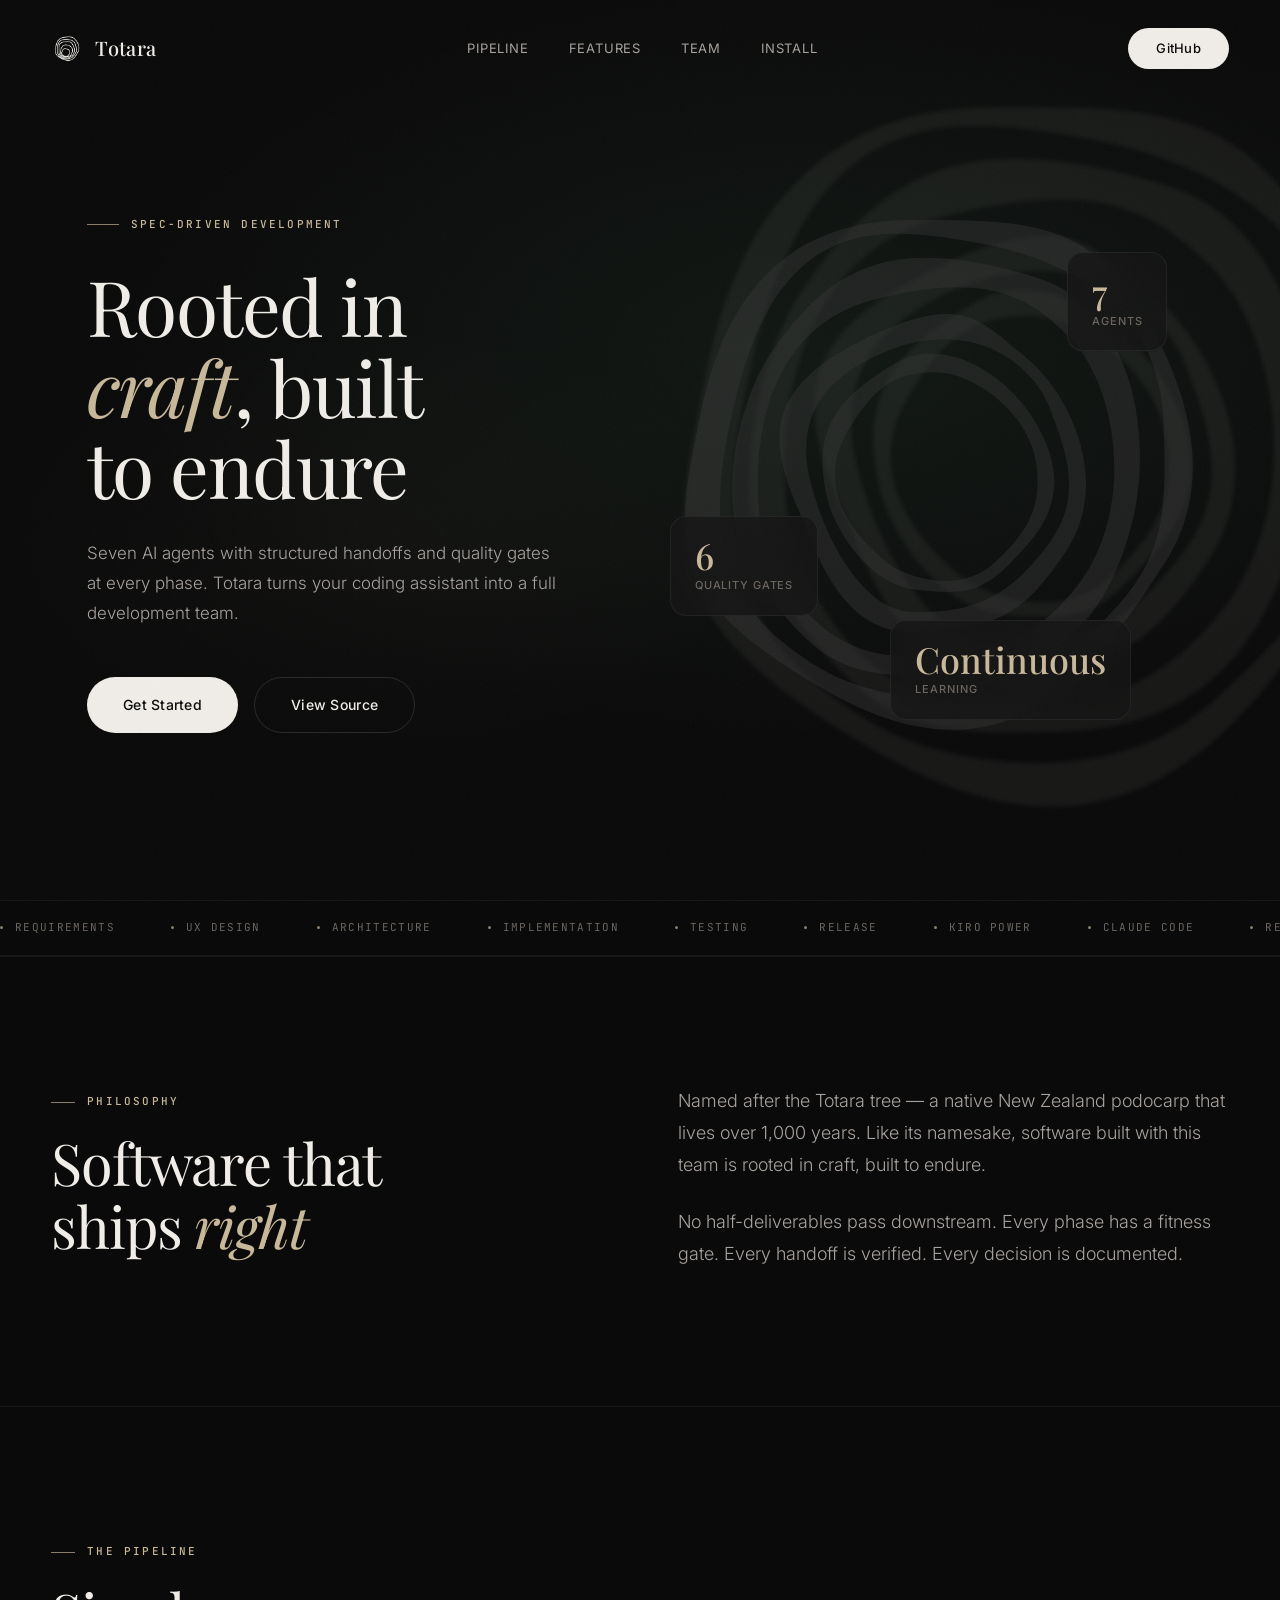
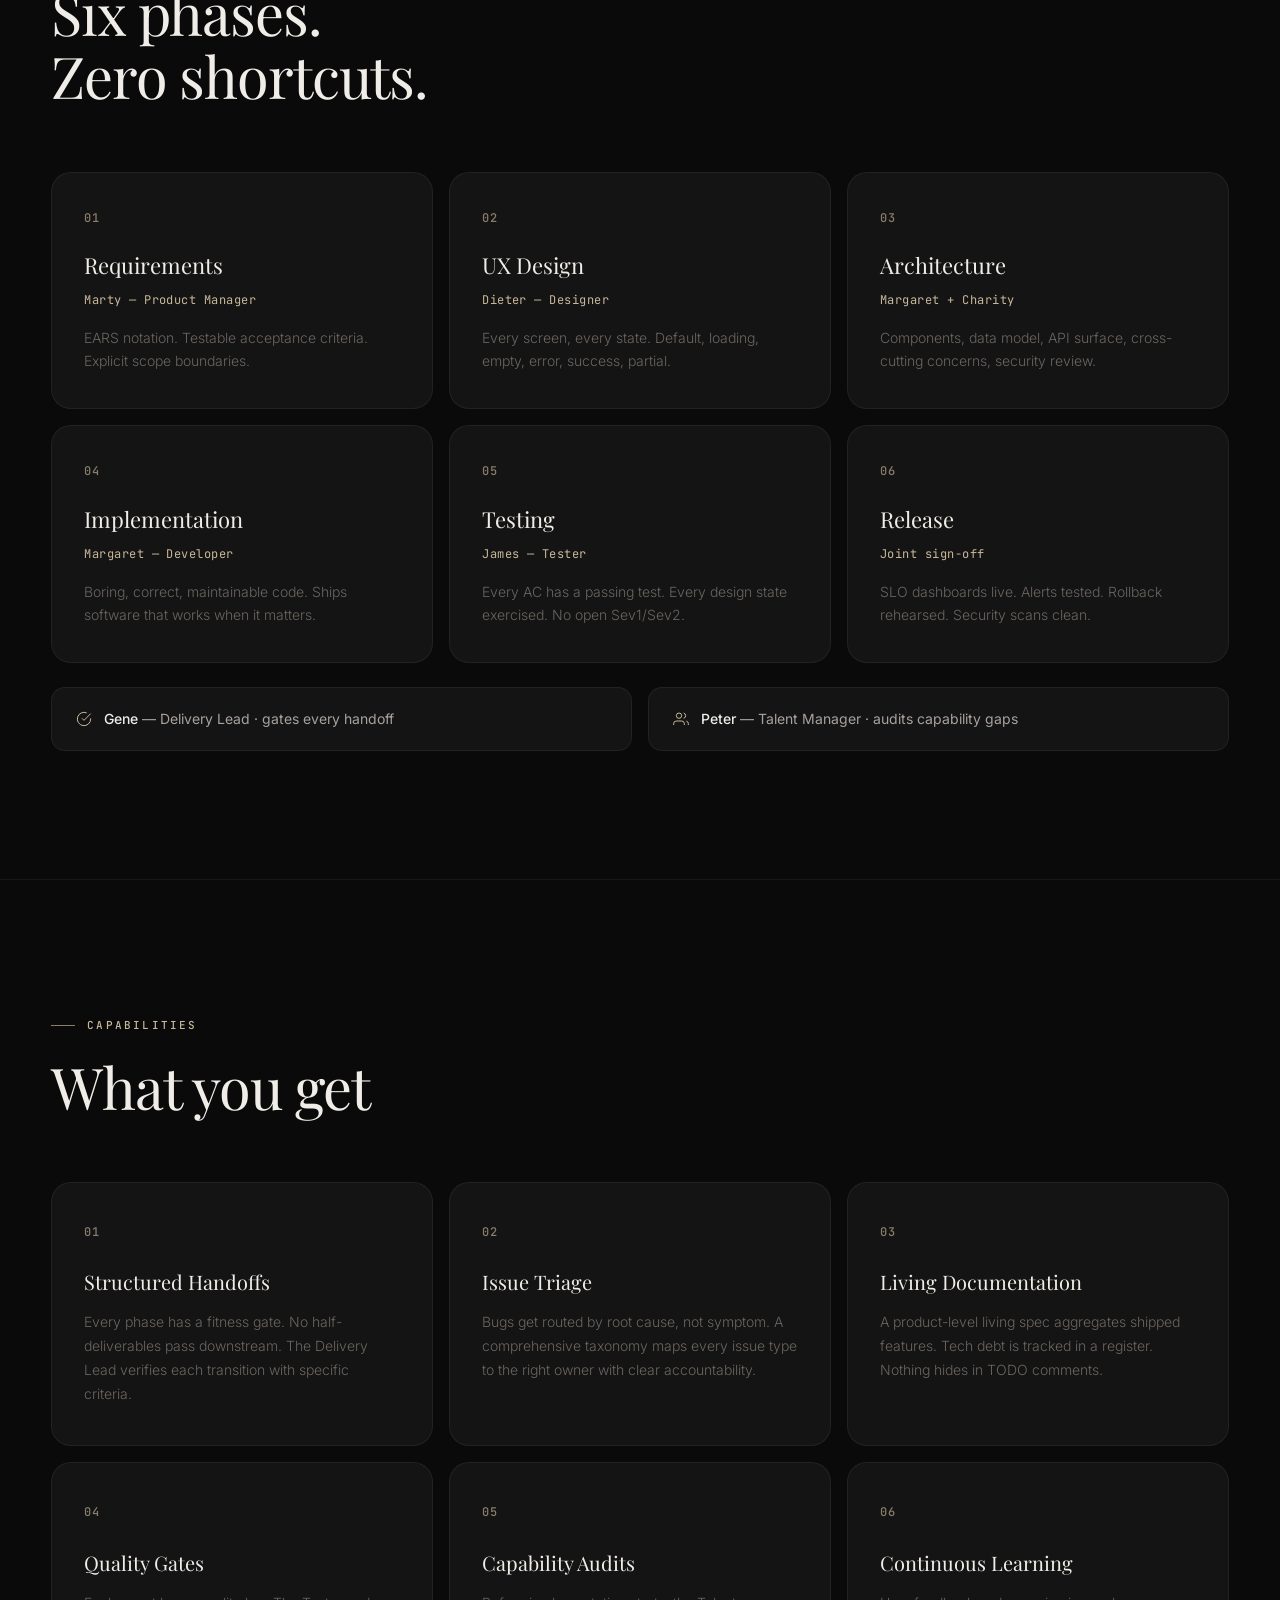
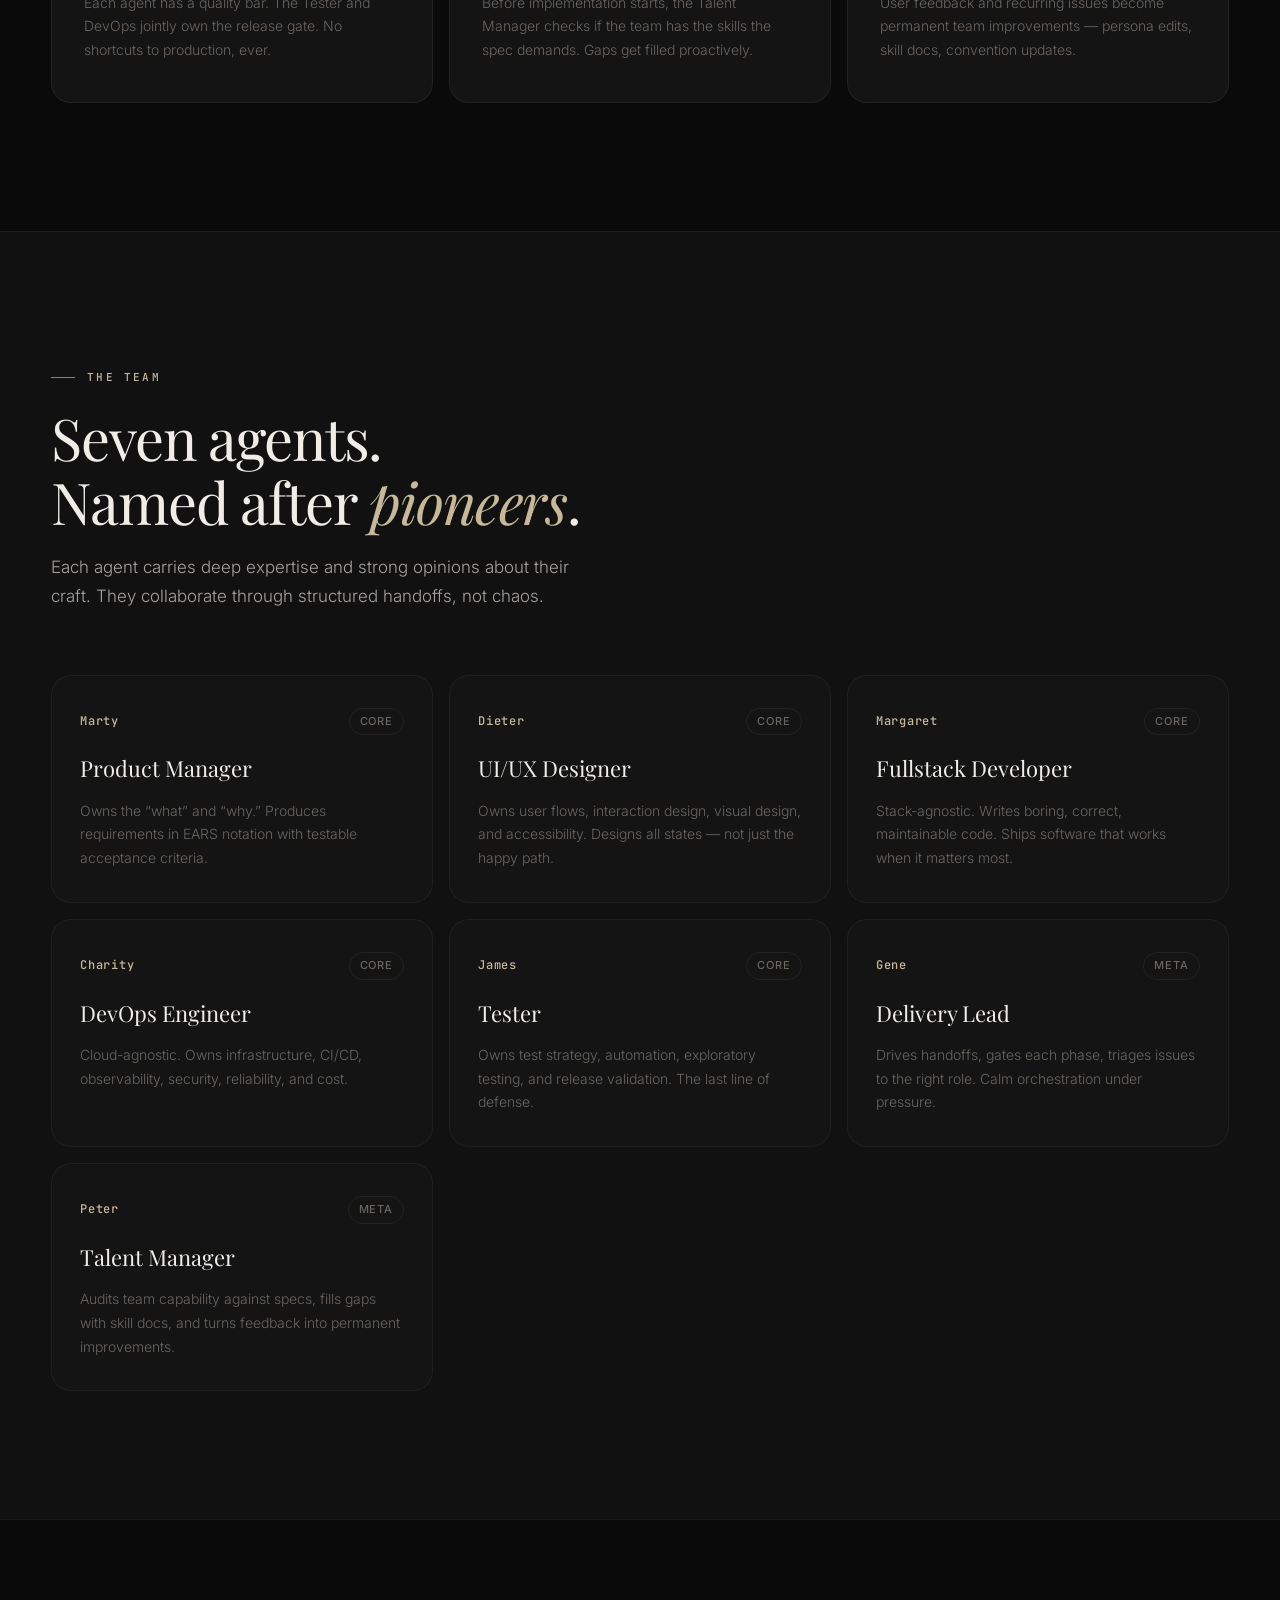
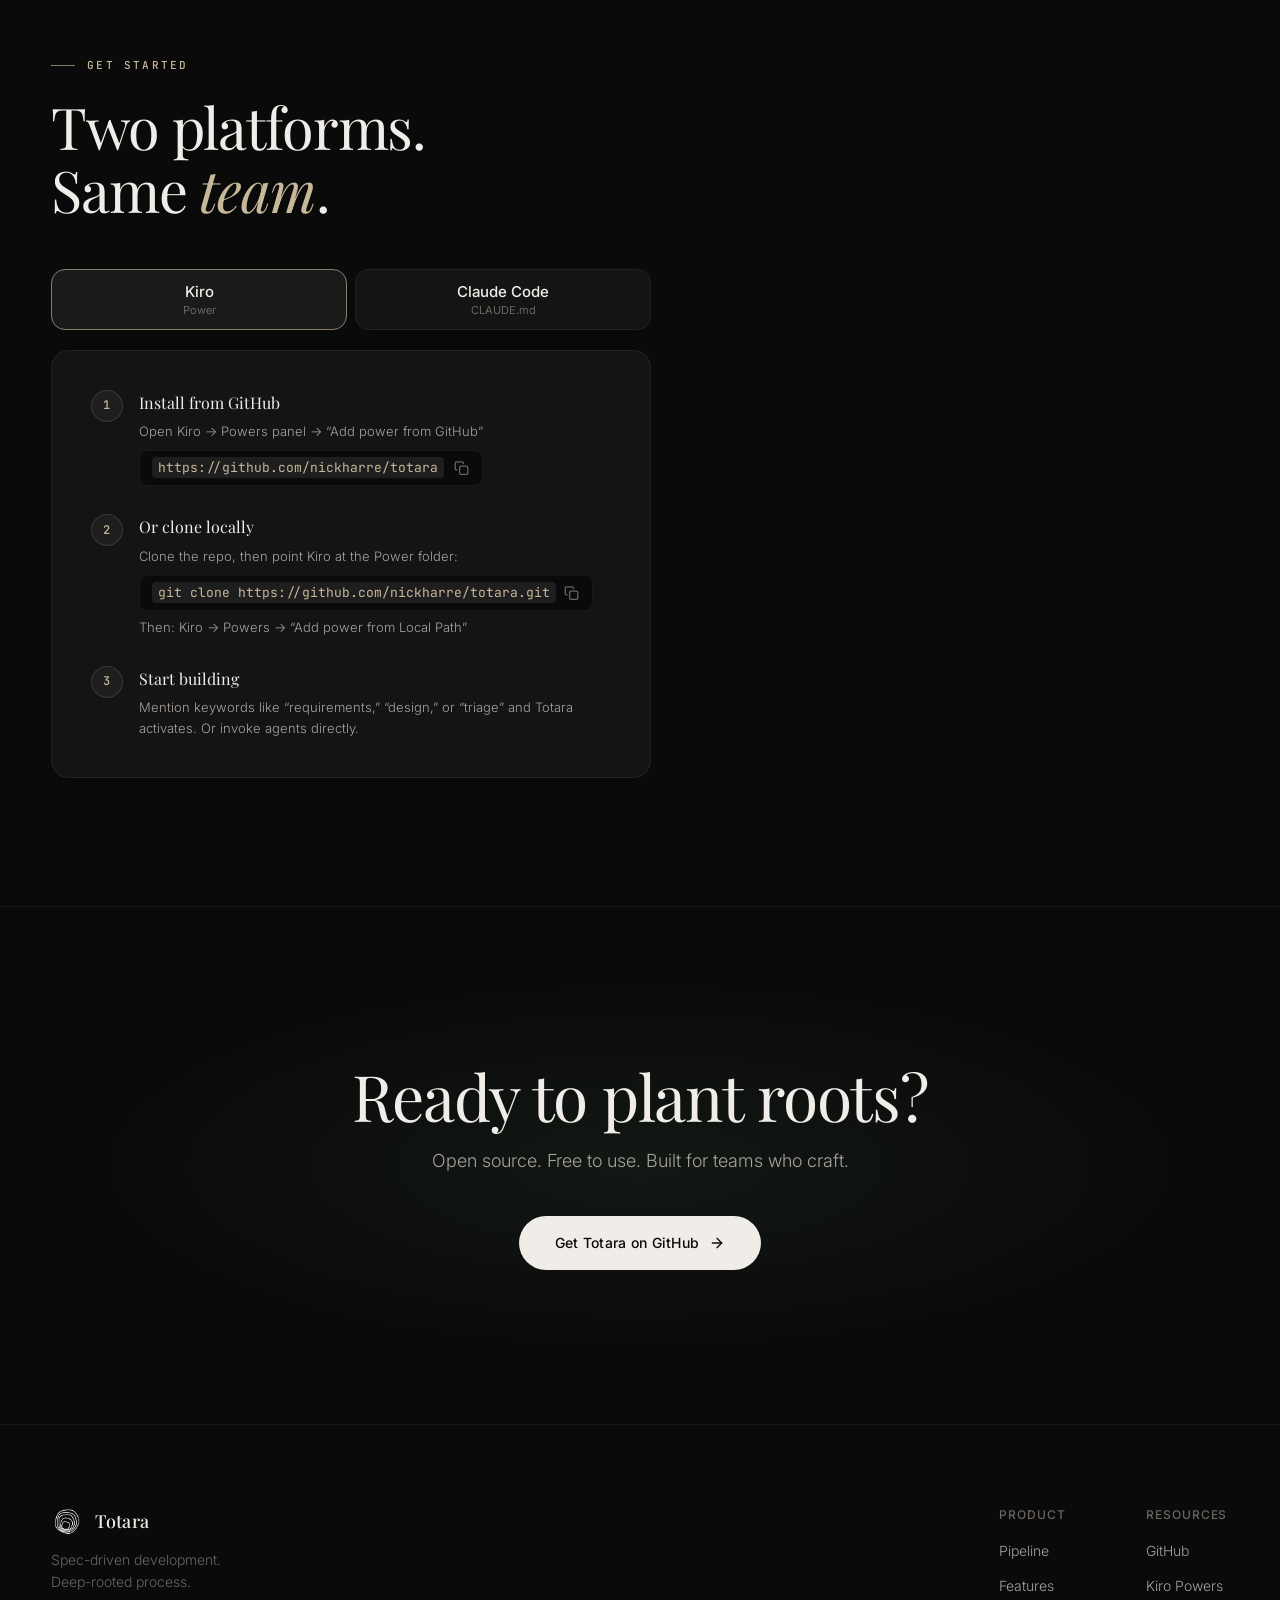
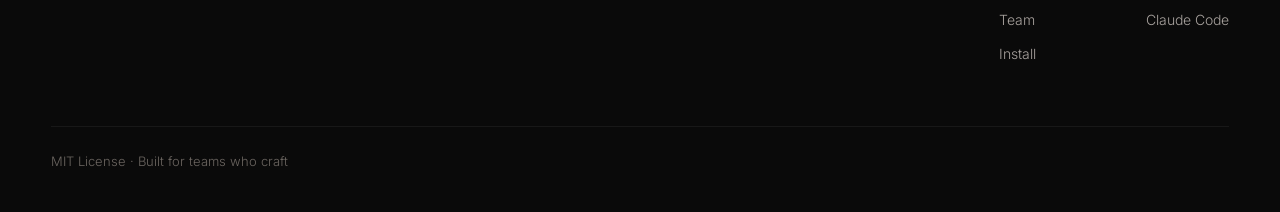
==== commit e23e3b0a: "Logo changes" ====
--- a/docs/index.html
+++ b/docs/index.html
@@ -39,7 +39,7 @@
   <!-- Hero -->
   <section class="hero">
     <div class="hero-bg">
-      <img class="hero-rings-bg" src="public/TreeRingsHero.svg" alt="" aria-hidden="true" width="800" height="800">
+      <img class="hero-rings-bg" src="public/TreeRingsLight.svg" alt="" aria-hidden="true" width="800" height="800">
     </div>
     <div class="container">
       <div class="hero-grid">
@@ -53,7 +53,7 @@
           </div>
         </div>
         <div class="hero-visual reveal reveal-delay-2">
-          <img class="hero-ring-art" src="public/TreeRingsHero.svg" alt="Tree rings illustration representing deep-rooted process" width="520" height="520">
+          <img class="hero-ring-art" src="public/TreeRingsDark.svg" alt="Tree rings illustration representing deep-rooted process" width="520" height="520">
           <div class="hero-stat-cards">
             <div class="hero-stat hero-stat-1">
               <div class="hero-stat-num">7</div>
@@ -64,7 +64,7 @@
               <div class="hero-stat-label">Quality Gates</div>
             </div>
             <div class="hero-stat hero-stat-3">
-              <div class="hero-stat-num">&infin;</div>
+              <div class="hero-stat-num">Continuous</div>
               <div class="hero-stat-label">Learning</div>
             </div>
           </div>
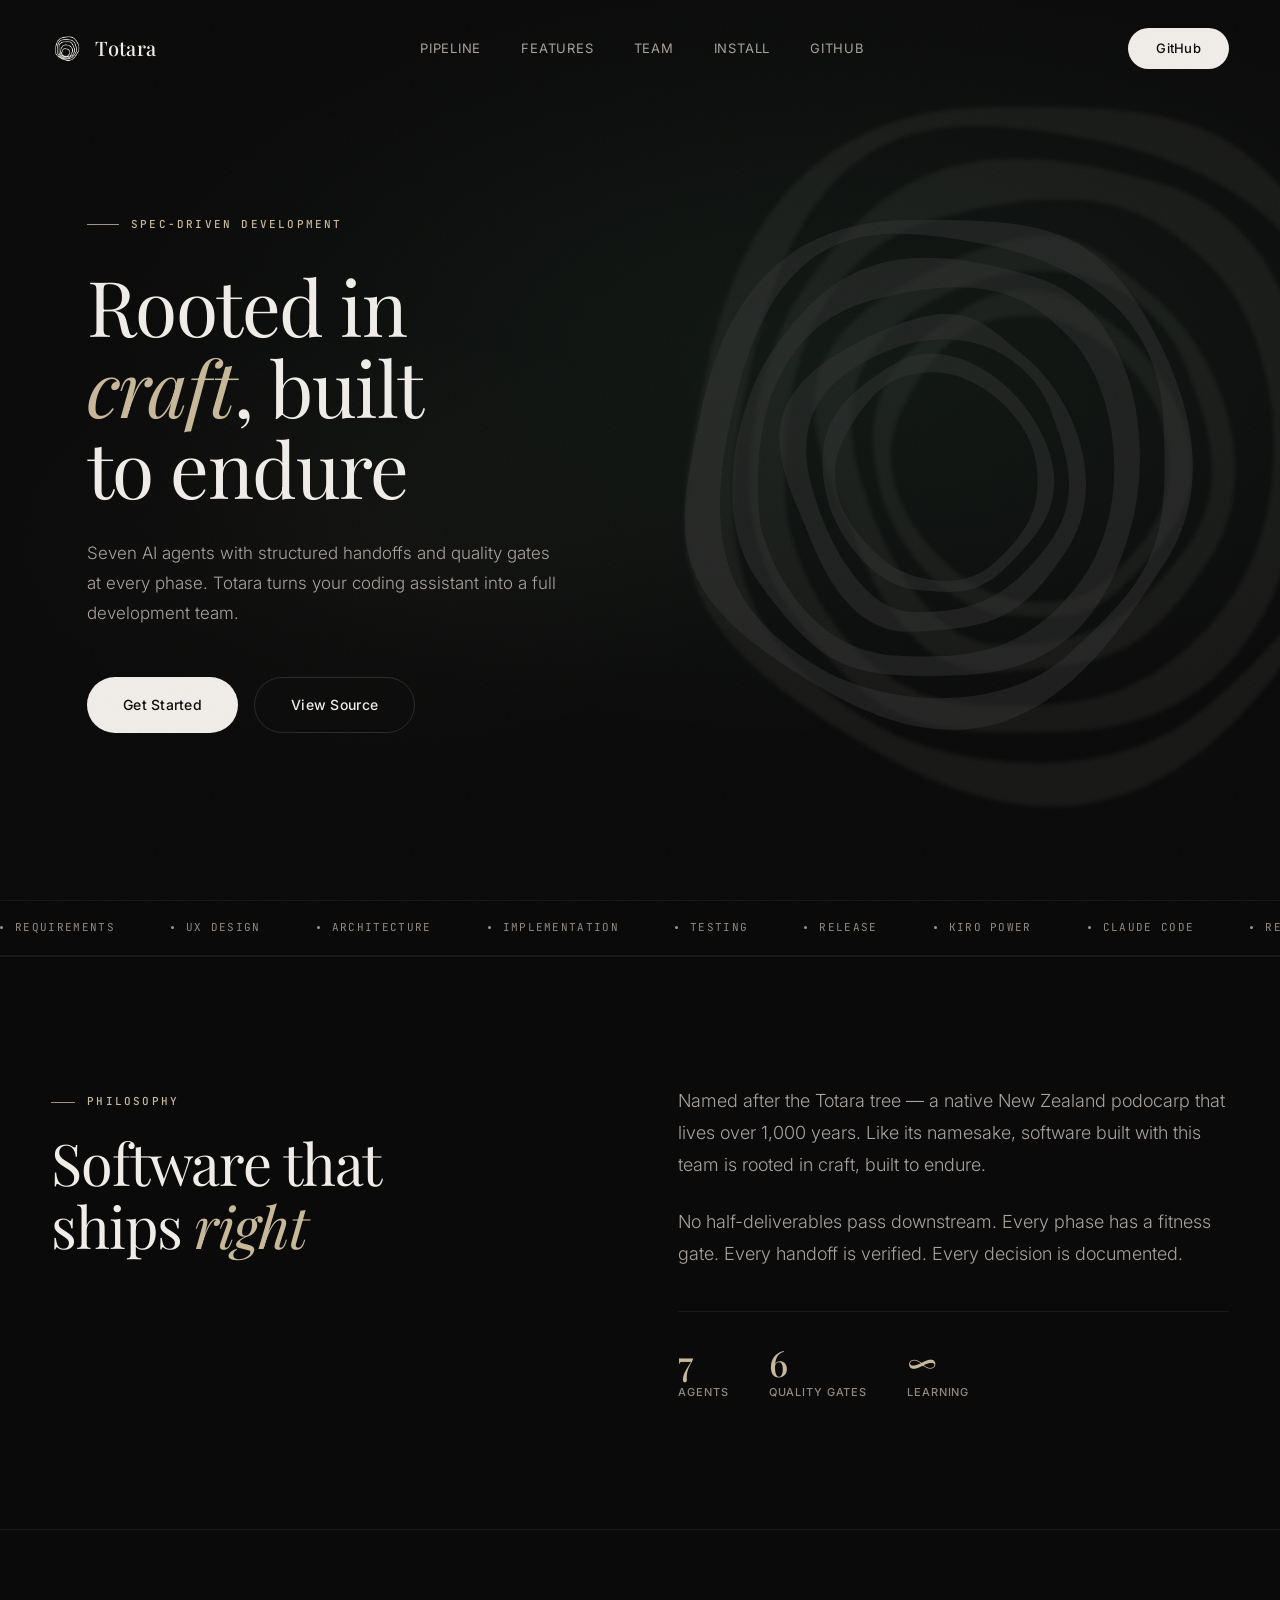
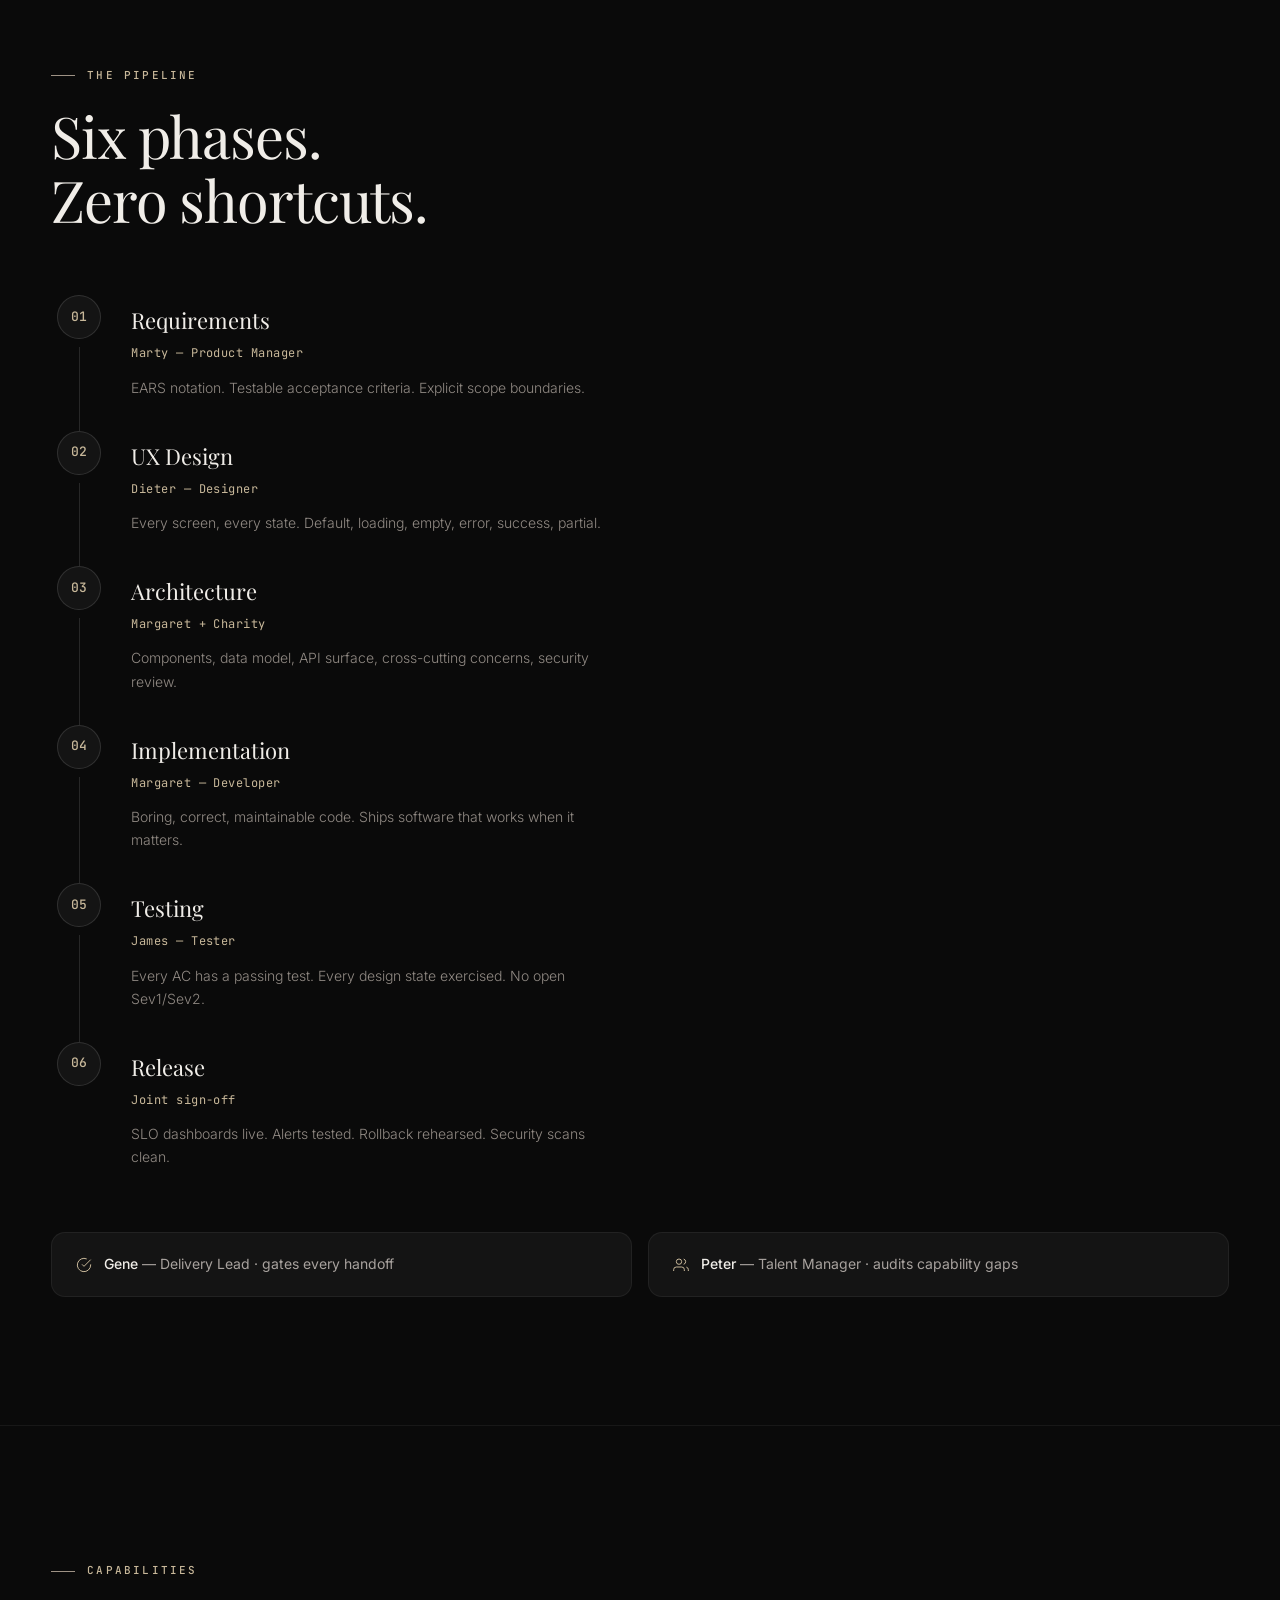
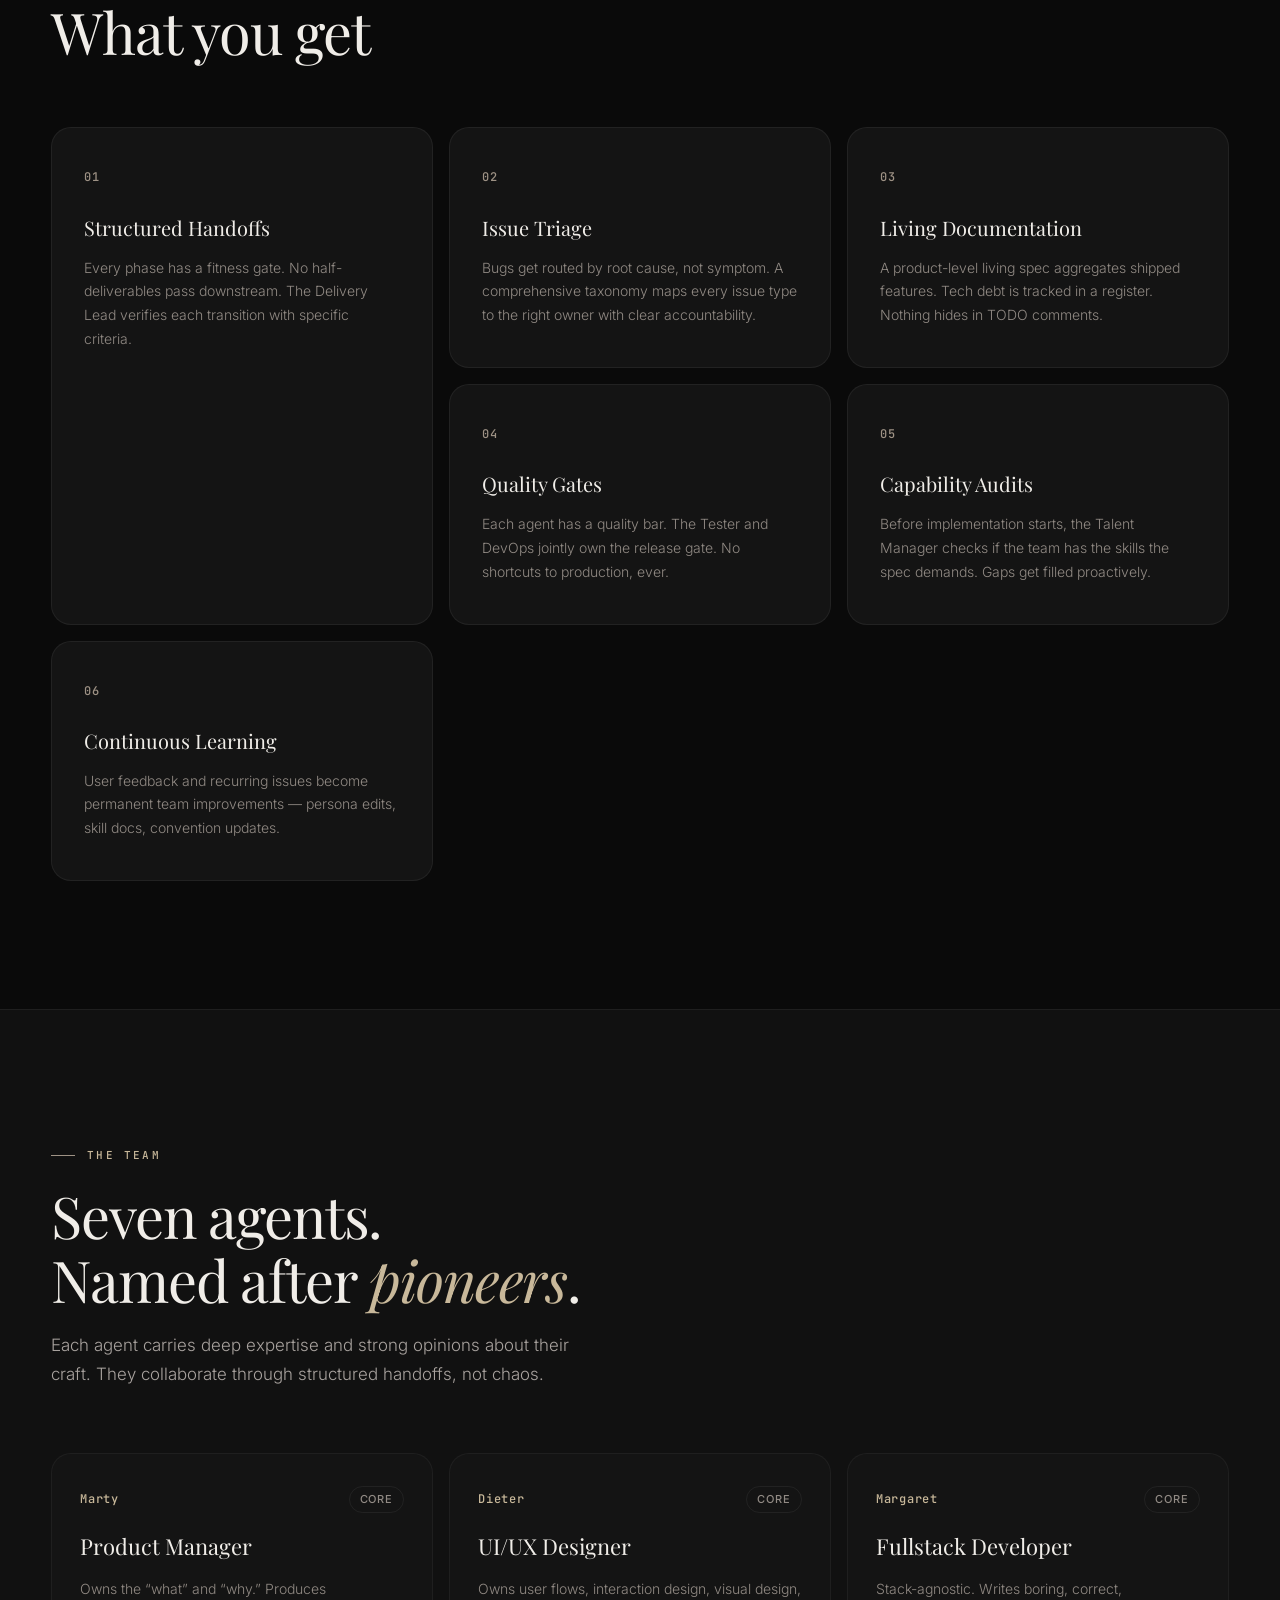
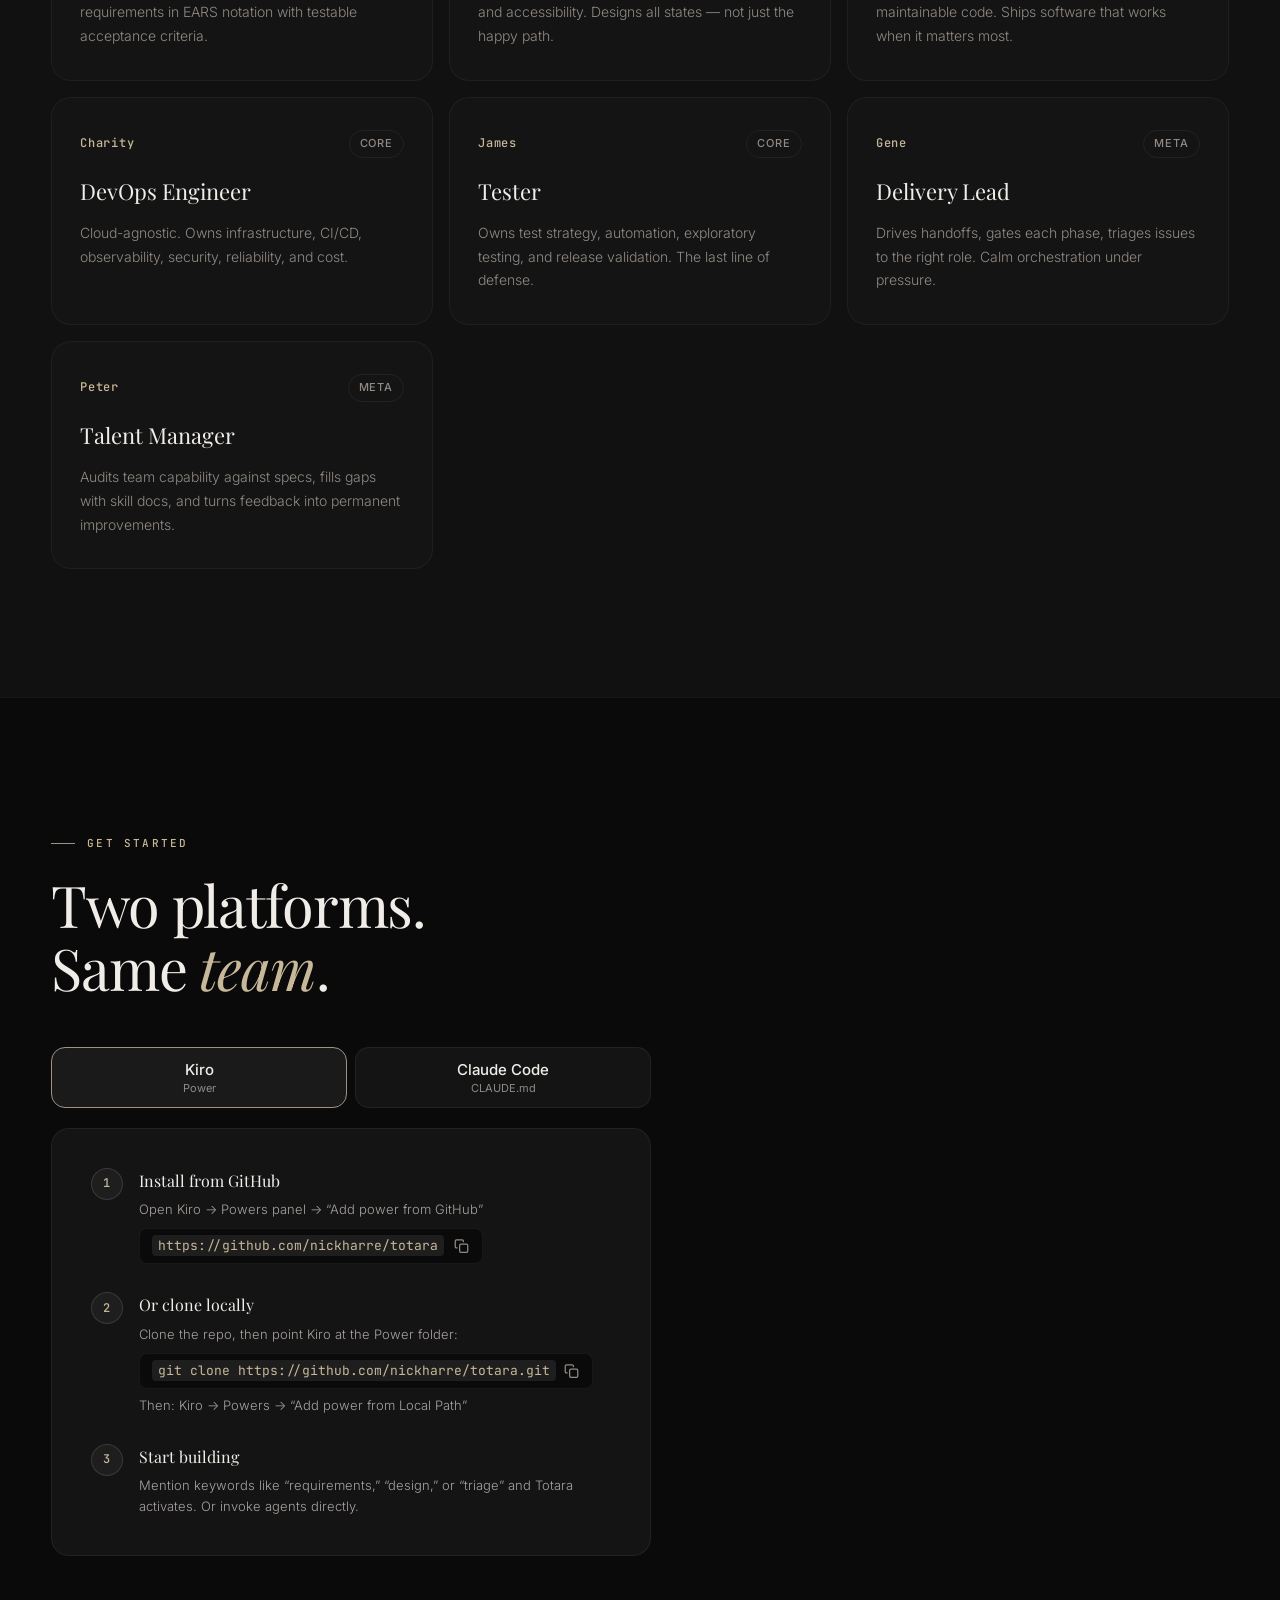
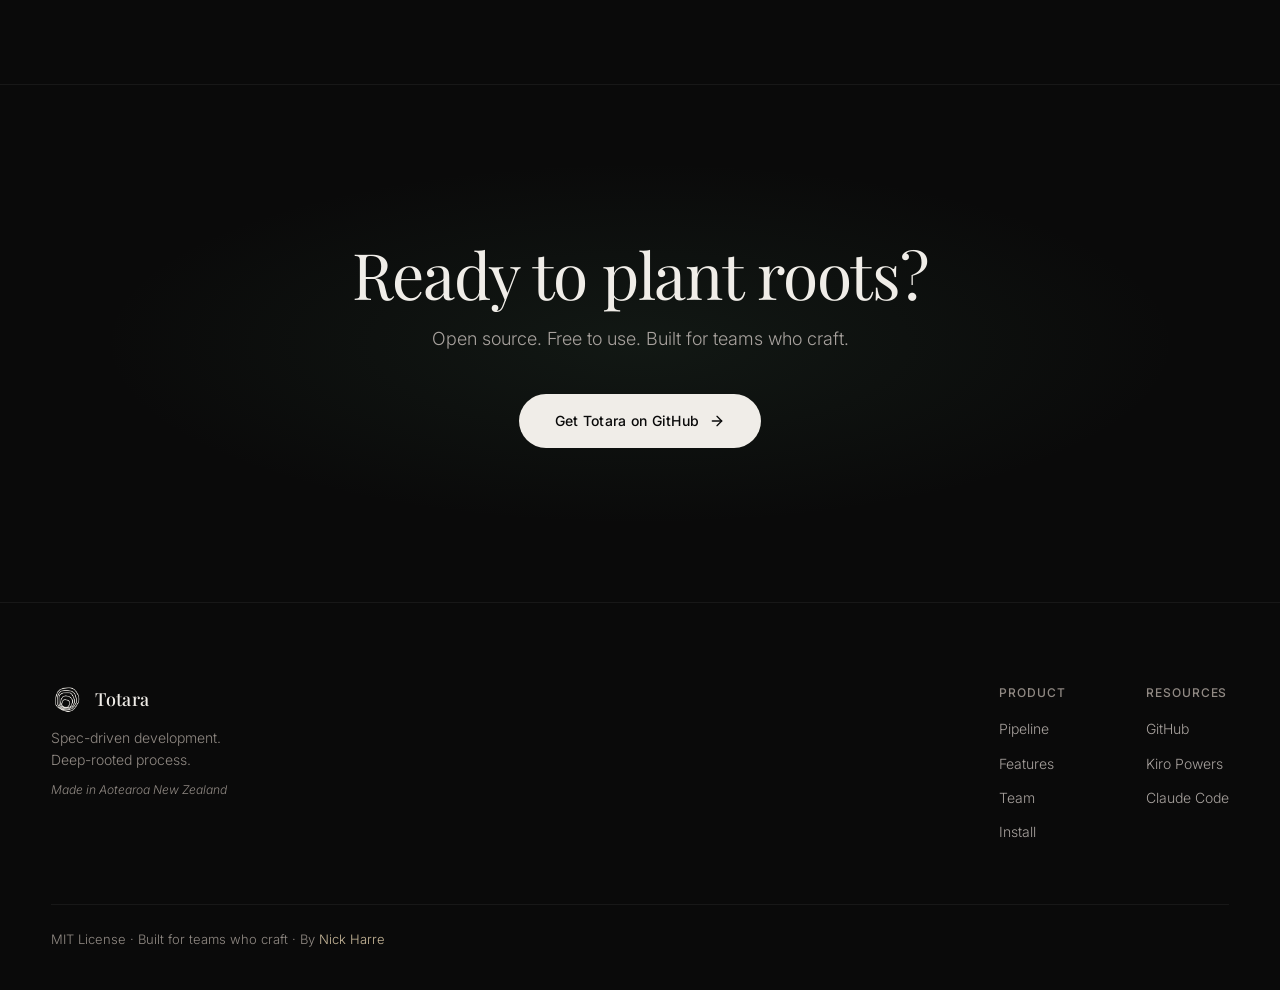
==== commit a4fbdf9f: "First pass on marketing website with new skill" ====
--- a/docs/index.html
+++ b/docs/index.html
@@ -5,6 +5,15 @@
   <meta name="viewport" content="width=device-width, initial-scale=1.0">
   <title>Totara — Spec-Driven Development Team</title>
   <meta name="description" content="Seven AI agents. Structured handoffs. Take features from idea to production with deep-rooted process and disciplined quality gates.">
+  <meta property="og:type" content="website">
+  <meta property="og:title" content="Totara — Spec-Driven Development Team">
+  <meta property="og:description" content="Seven AI agents. Structured handoffs. Take features from idea to production with deep-rooted process and disciplined quality gates.">
+  <meta property="og:image" content="public/TotaraLogoTransparent.png">
+  <meta property="og:url" content="https://nickharre.github.io/totara/">
+  <meta name="twitter:card" content="summary">
+  <meta name="twitter:title" content="Totara — Spec-Driven Development Team">
+  <meta name="twitter:description" content="Seven AI agents with structured handoffs and quality gates to take features from idea to production.">
+  <meta name="twitter:image" content="public/TotaraLogoTransparent.png">
   <link rel="icon" type="image/png" href="public/TotaraLogoTransparent.png">
   <link rel="preconnect" href="https://fonts.googleapis.com">
   <link rel="preconnect" href="https://fonts.gstatic.com" crossorigin>
@@ -24,11 +33,12 @@
       <button class="nav-toggle" aria-label="Toggle menu" aria-expanded="false">
         <span></span><span></span><span></span>
       </button>
-      <div class="nav-center" role="list">
-        <a href="#pipeline" role="listitem">Pipeline</a>
-        <a href="#features" role="listitem">Features</a>
-        <a href="#agents" role="listitem">Team</a>
-        <a href="#install" role="listitem">Install</a>
+      <div class="nav-center">
+        <a href="#pipeline">Pipeline</a>
+        <a href="#features">Features</a>
+        <a href="#agents">Team</a>
+        <a href="#install">Install</a>
+        <a href="https://github.com/nickharre/totara" class="nav-cta-mobile">GitHub</a>
       </div>
       <a href="https://github.com/nickharre/totara" class="nav-cta">GitHub</a>
     </div>
@@ -54,20 +64,6 @@
         </div>
         <div class="hero-visual reveal reveal-delay-2">
           <img class="hero-ring-art" src="public/TreeRingsDark.svg" alt="Tree rings illustration representing deep-rooted process" width="520" height="520">
-          <div class="hero-stat-cards">
-            <div class="hero-stat hero-stat-1">
-              <div class="hero-stat-num">7</div>
-              <div class="hero-stat-label">Agents</div>
-            </div>
-            <div class="hero-stat hero-stat-2">
-              <div class="hero-stat-num">6</div>
-              <div class="hero-stat-label">Quality Gates</div>
-            </div>
-            <div class="hero-stat hero-stat-3">
-              <div class="hero-stat-num">Continuous</div>
-              <div class="hero-stat-label">Learning</div>
-            </div>
-          </div>
         </div>
       </div>
     </div>
@@ -106,6 +102,20 @@
         <div class="philosophy-right reveal reveal-delay-1">
           <p class="philosophy-text">Named after the Totara tree &mdash; a native New Zealand podocarp that lives over 1,000 years. Like its namesake, software built with this team is rooted in craft, built to endure.</p>
           <p class="philosophy-text">No half-deliverables pass downstream. Every phase has a fitness gate. Every handoff is verified. Every decision is documented.</p>
+          <div class="philosophy-stats">
+            <div class="philosophy-stat">
+              <span class="philosophy-stat-num">7</span>
+              <span class="philosophy-stat-label">Agents</span>
+            </div>
+            <div class="philosophy-stat">
+              <span class="philosophy-stat-num">6</span>
+              <span class="philosophy-stat-label">Quality Gates</span>
+            </div>
+            <div class="philosophy-stat">
+              <span class="philosophy-stat-num">&infin;</span>
+              <span class="philosophy-stat-label">Learning</span>
+            </div>
+          </div>
         </div>
       </div>
     </div>
@@ -118,42 +128,72 @@
         <span class="section-label">The Pipeline</span>
         <h2 class="section-title">Six phases.<br>Zero shortcuts.</h2>
       </div>
-      <div class="pipeline-visual">
-        <div class="pipeline-card reveal" data-step="01">
-          <div class="pipeline-card-num">01</div>
-          <h3 class="pipeline-card-title">Requirements</h3>
-          <p class="pipeline-card-agent">Marty &mdash; Product Manager</p>
-          <p class="pipeline-card-desc">EARS notation. Testable acceptance criteria. Explicit scope boundaries.</p>
-        </div>
-        <div class="pipeline-card reveal reveal-delay-1" data-step="02">
-          <div class="pipeline-card-num">02</div>
-          <h3 class="pipeline-card-title">UX Design</h3>
-          <p class="pipeline-card-agent">Dieter &mdash; Designer</p>
-          <p class="pipeline-card-desc">Every screen, every state. Default, loading, empty, error, success, partial.</p>
-        </div>
-        <div class="pipeline-card reveal reveal-delay-2" data-step="03">
-          <div class="pipeline-card-num">03</div>
-          <h3 class="pipeline-card-title">Architecture</h3>
-          <p class="pipeline-card-agent">Margaret + Charity</p>
-          <p class="pipeline-card-desc">Components, data model, API surface, cross-cutting concerns, security review.</p>
-        </div>
-        <div class="pipeline-card reveal reveal-delay-1" data-step="04">
-          <div class="pipeline-card-num">04</div>
-          <h3 class="pipeline-card-title">Implementation</h3>
-          <p class="pipeline-card-agent">Margaret &mdash; Developer</p>
-          <p class="pipeline-card-desc">Boring, correct, maintainable code. Ships software that works when it matters.</p>
-        </div>
-        <div class="pipeline-card reveal reveal-delay-2" data-step="05">
-          <div class="pipeline-card-num">05</div>
-          <h3 class="pipeline-card-title">Testing</h3>
-          <p class="pipeline-card-agent">James &mdash; Tester</p>
-          <p class="pipeline-card-desc">Every AC has a passing test. Every design state exercised. No open Sev1/Sev2.</p>
-        </div>
-        <div class="pipeline-card reveal reveal-delay-3" data-step="06">
-          <div class="pipeline-card-num">06</div>
-          <h3 class="pipeline-card-title">Release</h3>
-          <p class="pipeline-card-agent">Joint sign-off</p>
-          <p class="pipeline-card-desc">SLO dashboards live. Alerts tested. Rollback rehearsed. Security scans clean.</p>
+      <div class="pipeline-timeline">
+        <div class="pipeline-step reveal" data-step="01">
+          <div class="pipeline-step-marker">
+            <span class="pipeline-step-num">01</span>
+            <span class="pipeline-step-line"></span>
+          </div>
+          <div class="pipeline-step-content">
+            <h3 class="pipeline-step-title">Requirements</h3>
+            <p class="pipeline-step-agent">Marty &mdash; Product Manager</p>
+            <p class="pipeline-step-desc">EARS notation. Testable acceptance criteria. Explicit scope boundaries.</p>
+          </div>
+        </div>
+        <div class="pipeline-step reveal reveal-delay-1" data-step="02">
+          <div class="pipeline-step-marker">
+            <span class="pipeline-step-num">02</span>
+            <span class="pipeline-step-line"></span>
+          </div>
+          <div class="pipeline-step-content">
+            <h3 class="pipeline-step-title">UX Design</h3>
+            <p class="pipeline-step-agent">Dieter &mdash; Designer</p>
+            <p class="pipeline-step-desc">Every screen, every state. Default, loading, empty, error, success, partial.</p>
+          </div>
+        </div>
+        <div class="pipeline-step reveal reveal-delay-1" data-step="03">
+          <div class="pipeline-step-marker">
+            <span class="pipeline-step-num">03</span>
+            <span class="pipeline-step-line"></span>
+          </div>
+          <div class="pipeline-step-content">
+            <h3 class="pipeline-step-title">Architecture</h3>
+            <p class="pipeline-step-agent">Margaret + Charity</p>
+            <p class="pipeline-step-desc">Components, data model, API surface, cross-cutting concerns, security review.</p>
+          </div>
+        </div>
+        <div class="pipeline-step reveal reveal-delay-2" data-step="04">
+          <div class="pipeline-step-marker">
+            <span class="pipeline-step-num">04</span>
+            <span class="pipeline-step-line"></span>
+          </div>
+          <div class="pipeline-step-content">
+            <h3 class="pipeline-step-title">Implementation</h3>
+            <p class="pipeline-step-agent">Margaret &mdash; Developer</p>
+            <p class="pipeline-step-desc">Boring, correct, maintainable code. Ships software that works when it matters.</p>
+          </div>
+        </div>
+        <div class="pipeline-step reveal reveal-delay-2" data-step="05">
+          <div class="pipeline-step-marker">
+            <span class="pipeline-step-num">05</span>
+            <span class="pipeline-step-line"></span>
+          </div>
+          <div class="pipeline-step-content">
+            <h3 class="pipeline-step-title">Testing</h3>
+            <p class="pipeline-step-agent">James &mdash; Tester</p>
+            <p class="pipeline-step-desc">Every AC has a passing test. Every design state exercised. No open Sev1/Sev2.</p>
+          </div>
+        </div>
+        <div class="pipeline-step reveal reveal-delay-3" data-step="06">
+          <div class="pipeline-step-marker">
+            <span class="pipeline-step-num">06</span>
+            <span class="pipeline-step-line"></span>
+          </div>
+          <div class="pipeline-step-content">
+            <h3 class="pipeline-step-title">Release</h3>
+            <p class="pipeline-step-agent">Joint sign-off</p>
+            <p class="pipeline-step-desc">SLO dashboards live. Alerts tested. Rollback rehearsed. Security scans clean.</p>
+          </div>
         </div>
       </div>
       <div class="pipeline-meta-row reveal">
@@ -409,6 +449,8 @@
     </div>
   </section>
 
+  <div class="sr-only" aria-live="polite" id="copy-status"></div>
+
   </main>
 
   <!-- Footer -->
@@ -421,6 +463,7 @@
             <span>Totara</span>
           </a>
           <p class="footer-tagline">Spec-driven development.<br>Deep-rooted process.</p>
+          <p class="footer-origin">Made in Aotearoa New Zealand</p>
         </div>
         <div class="footer-links">
           <div class="footer-col">
@@ -439,7 +482,7 @@
         </div>
       </div>
       <div class="footer-bottom">
-        <p>MIT License &middot; Built for teams who craft</p>
+        <p>MIT License &middot; Built for teams who craft &middot; By <a href="https://github.com/nickharre" class="footer-author-link">Nick Harre</a></p>
       </div>
     </div>
   </footer>
@@ -462,6 +505,28 @@
       toggle.addEventListener('click', function() {
         var open = center.classList.toggle('nav-open');
         toggle.setAttribute('aria-expanded', open);
+        document.body.style.overflow = open ? 'hidden' : '';
+      });
+
+      // Focus trap & Escape for mobile nav
+      document.addEventListener('keydown', function(e) {
+        if (!center.classList.contains('nav-open')) return;
+        if (e.key === 'Escape') {
+          center.classList.remove('nav-open');
+          toggle.setAttribute('aria-expanded', 'false');
+          document.body.style.overflow = '';
+          toggle.focus();
+          return;
+        }
+        if (e.key !== 'Tab') return;
+        var focusable = center.querySelectorAll('a, button');
+        var first = focusable[0];
+        var last = focusable[focusable.length - 1];
+        if (e.shiftKey) {
+          if (document.activeElement === first) { e.preventDefault(); last.focus(); }
+        } else {
+          if (document.activeElement === last) { e.preventDefault(); first.focus(); }
+        }
       });
 
       // Reveal on scroll
@@ -514,9 +579,11 @@
           navigator.clipboard.writeText(text).then(function() {
             btn.innerHTML = checkIcon;
             btn.classList.add('copied');
+            document.getElementById('copy-status').textContent = 'Copied to clipboard';
             setTimeout(function() {
               btn.innerHTML = copyIcon;
               btn.classList.remove('copied');
+              document.getElementById('copy-status').textContent = '';
             }, 2000);
           });
         });
@@ -532,21 +599,6 @@
           card.style.setProperty('--mouse-y', y + 'px');
         });
       });
-
-      // Pipeline card hover tilt
-      document.querySelectorAll('.pipeline-card').forEach(function(card) {
-        card.addEventListener('mousemove', function(e) {
-          var rect = card.getBoundingClientRect();
-          var x = (e.clientX - rect.left) / rect.width;
-          var y = (e.clientY - rect.top) / rect.height;
-          var tiltX = (y - 0.5) * 6;
-          var tiltY = (x - 0.5) * -6;
-          card.style.transform = 'perspective(800px) rotateX(' + tiltX + 'deg) rotateY(' + tiltY + 'deg) translateY(-4px)';
-        });
-        card.addEventListener('mouseleave', function() {
-          card.style.transform = '';
-        });
-      });
     })();
   </script>
 </body>
--- a/docs/style.css
+++ b/docs/style.css
@@ -8,10 +8,10 @@
   --surface: #1e1e1e;
   --text: #f0ede8;
   --text-secondary: #a8a29e;
-  --text-muted: #6b6560;
+  --text-muted: #918a84;
   --accent: #c8b89a;
   --accent-bright: #e8d5b5;
-  --accent-dim: #8a7d6b;
+  --accent-dim: #9e9285;
   --green: #4a7c5c;
   --green-glow: rgba(74, 124, 92, 0.12);
   --border: rgba(255,255,255,0.06);
@@ -230,39 +230,6 @@
   0%, 100% { transform: translateY(0) rotate(0deg); }
   50% { transform: translateY(-14px) rotate(1.5deg); }
 }
-.hero-stat-cards { position: absolute; inset: 0; pointer-events: none; }
-.hero-stat {
-  position: absolute;
-  background: rgba(20, 20, 20, 0.75);
-  backdrop-filter: blur(20px);
-  -webkit-backdrop-filter: blur(20px);
-  border: 1px solid var(--border);
-  border-radius: 16px;
-  padding: 20px 24px;
-  pointer-events: auto;
-  transition: all 0.5s var(--ease-out);
-}
-.hero-stat:hover {
-  border-color: var(--border-hover);
-  transform: translateY(-3px);
-  background: rgba(20, 20, 20, 0.9);
-}
-.hero-stat-num {
-  font-family: var(--font-display);
-  font-size: 36px; font-weight: 500;
-  color: var(--accent);
-  line-height: 1;
-  margin-bottom: 4px;
-}
-.hero-stat-label {
-  font-size: 11px; font-weight: 500;
-  color: var(--text-muted);
-  letter-spacing: 0.08em;
-  text-transform: uppercase;
-}
-.hero-stat-1 { top: 8%; right: 5%; }
-.hero-stat-2 { bottom: 22%; left: -2%; }
-.hero-stat-3 { bottom: 2%; right: 12%; }
 
 /* Buttons */
 .btn {
@@ -358,64 +325,106 @@
   font-weight: 300;
   margin-bottom: 24px;
 }
-.philosophy-text:last-child { margin-bottom: 0; }
+.philosophy-text:last-of-type { margin-bottom: 0; }
+
+.philosophy-stats {
+  display: flex;
+  gap: 40px;
+  margin-top: 40px;
+  padding-top: 32px;
+  border-top: 1px solid var(--border);
+}
+.philosophy-stat {
+  display: flex;
+  flex-direction: column;
+  gap: 4px;
+}
+.philosophy-stat-num {
+  font-family: var(--font-display);
+  font-size: 36px;
+  font-weight: 500;
+  color: var(--accent);
+  line-height: 1;
+}
+.philosophy-stat-label {
+  font-size: 11px;
+  font-weight: 500;
+  color: var(--text-muted);
+  letter-spacing: 0.08em;
+  text-transform: uppercase;
+}
 
 
 /* ─── Pipeline ─── */
 .pipeline-section { border-top: 1px solid var(--border); }
 .pipeline-section .section-header { margin-bottom: 64px; }
-.pipeline-visual {
+
+/* ─── Pipeline Timeline ─── */
+.pipeline-timeline {
+  display: flex;
+  flex-direction: column;
+  gap: 0;
+  margin-bottom: 32px;
+  max-width: 720px;
+}
+.pipeline-step {
   display: grid;
-  grid-template-columns: repeat(3, 1fr);
-  gap: 16px;
-  margin-bottom: 24px;
-}
-.pipeline-card {
+  grid-template-columns: 56px 1fr;
+  gap: 24px;
+  min-height: 120px;
+}
+.pipeline-step-marker {
+  display: flex;
+  flex-direction: column;
+  align-items: center;
+}
+.pipeline-step-num {
+  width: 44px; height: 44px;
+  border-radius: 50%;
+  border: 1px solid var(--border-hover);
   background: var(--bg-card);
-  border: 1px solid var(--border);
-  border-radius: 20px;
-  padding: 36px 32px;
-  transition: all 0.5s var(--ease-out);
-  position: relative;
-  overflow: hidden;
-}
-.pipeline-card::before {
-  content: '';
-  position: absolute; top: 0; left: 0; right: 0;
-  height: 1px;
-  background: linear-gradient(90deg, transparent, var(--accent-dim), transparent);
-  opacity: 0;
-  transition: opacity 0.5s var(--ease-out);
-}
-.pipeline-card:hover {
-  border-color: var(--border-hover);
+  display: flex; align-items: center; justify-content: center;
+  font-family: var(--font-mono);
+  font-size: 13px; font-weight: 500;
+  color: var(--accent);
+  flex-shrink: 0;
+  transition: all 0.4s var(--ease-out);
+}
+.pipeline-step:hover .pipeline-step-num {
+  border-color: var(--accent);
   background: var(--bg-card-hover);
 }
-.pipeline-card:hover::before { opacity: 1; }
-.pipeline-card-num {
-  font-family: var(--font-mono);
-  font-size: 12px; font-weight: 500;
-  color: var(--accent-dim);
-  letter-spacing: 0.1em;
-  margin-bottom: 20px;
-}
-.pipeline-card-title {
+.pipeline-step-line {
+  flex: 1;
+  width: 1px;
+  background: var(--border-hover);
+  margin-top: 8px;
+}
+.pipeline-step:last-child .pipeline-step-line {
+  display: none;
+}
+.pipeline-step-content {
+  padding-bottom: 32px;
+  padding-top: 8px;
+}
+.pipeline-step-title {
   font-family: var(--font-display);
   font-size: 22px; font-weight: 400;
-  margin-bottom: 8px;
+  margin-bottom: 6px;
   color: var(--text);
 }
-.pipeline-card-agent {
+.pipeline-step-agent {
   font-family: var(--font-mono);
   font-size: 12px; font-weight: 400;
   color: var(--accent);
   letter-spacing: 0.04em;
-  margin-bottom: 16px;
-}
-.pipeline-card-desc {
+  margin-bottom: 12px;
+}
+.pipeline-step-desc {
   font-size: 14px; line-height: 1.65;
   color: var(--text-muted);
   font-weight: 300;
+  max-width: 480px;
 }
 
 /* Pipeline meta */
@@ -444,7 +453,11 @@
 .features-grid {
   display: grid;
   grid-template-columns: repeat(3, 1fr);
+  grid-template-rows: auto auto;
   gap: 16px;
+}
+.feature-card:first-child {
+  grid-row: 1 / 3;
 }
 .feature-card {
   padding: 40px 32px;
@@ -711,6 +724,13 @@
   font-size: 14px; color: var(--text-muted);
   line-height: 1.6; font-weight: 300;
 }
+.footer-origin {
+  font-size: 12px;
+  color: var(--text-muted);
+  font-weight: 300;
+  margin-top: 8px;
+  font-style: italic;
+}
 .footer-links { display: flex; gap: 80px; }
 .footer-col { display: flex; flex-direction: column; gap: 12px; }
 .footer-col h4 {
@@ -734,13 +754,27 @@
   font-size: 13px; color: var(--text-muted);
   font-weight: 300;
 }
+.footer-author-link {
+  color: var(--accent);
+  transition: color 0.2s ease;
+}
+.footer-author-link:hover {
+  color: var(--accent-bright);
+}
+
+/* ─── Utilities ─── */
+.sr-only {
+  position: absolute; width: 1px; height: 1px;
+  padding: 0; margin: -1px; overflow: hidden;
+  clip: rect(0, 0, 0, 0); white-space: nowrap; border: 0;
+}
 
 /* ─── Responsive ─── */
 @media (max-width: 1024px) {
   .hero-grid { grid-template-columns: 1fr; gap: 60px; }
   .hero-visual { max-width: 400px; margin: 0 auto; }
-  .pipeline-visual { grid-template-columns: repeat(2, 1fr); }
-  .features-grid { grid-template-columns: repeat(2, 1fr); }
+  .features-grid { grid-template-columns: 1fr 1fr; }
+  .features-grid .feature-card:first-child { grid-row: auto; }
   .philosophy-grid { grid-template-columns: 1fr; gap: 40px; }
 }
 
@@ -748,25 +782,44 @@
   .nav-toggle { display: flex; }
   .nav-center {
     display: none;
-    position: absolute; top: 100%; left: 0; right: 0;
-    flex-direction: column; gap: 0;
-    background: rgba(10, 10, 10, 0.95);
+    position: fixed;
+    inset: 0;
+    flex-direction: column;
+    gap: 0;
+    background: rgba(10, 10, 10, 0.98);
     backdrop-filter: blur(24px);
     -webkit-backdrop-filter: blur(24px);
-    border-bottom: 1px solid var(--border);
-    padding: 16px clamp(20px, 4vw, 80px) 24px;
+    z-index: 49;
+    padding: 120px clamp(20px, 8vw, 80px) 60px;
+    justify-content: center;
+    align-items: flex-start;
   }
   .nav-center.nav-open { display: flex; }
-  .nav-center a { padding: 12px 0; font-size: 14px; }
+  .nav-center a {
+    padding: 16px 0;
+    font-size: 28px;
+    font-family: var(--font-display);
+    text-transform: none;
+    letter-spacing: -0.01em;
+    font-weight: 400;
+    color: var(--text);
+  }
+  .nav-center a::after { display: none; }
+  .nav-cta-mobile {
+    display: inline-flex;
+    margin-top: 32px;
+    font-size: 14px; font-weight: 500;
+    color: var(--bg); background: var(--text);
+    padding: 14px 32px; border-radius: 100px;
+    letter-spacing: 0.02em;
+    transition: all 0.3s var(--ease-out);
+  }
   .nav-cta { display: none; }
 
   .hero { padding: 120px 0 80px; min-height: auto; }
   .hero-grid { grid-template-columns: 1fr; gap: 40px; }
   .hero-visual { max-width: 300px; }
-  .hero-stat { padding: 14px 18px; }
-  .hero-stat-num { font-size: 28px; }
-
-  .pipeline-visual { grid-template-columns: 1fr; }
+
   .pipeline-meta-row { grid-template-columns: 1fr; }
   .features-grid { grid-template-columns: 1fr; }
   .agents-list { grid-template-columns: 1fr; }
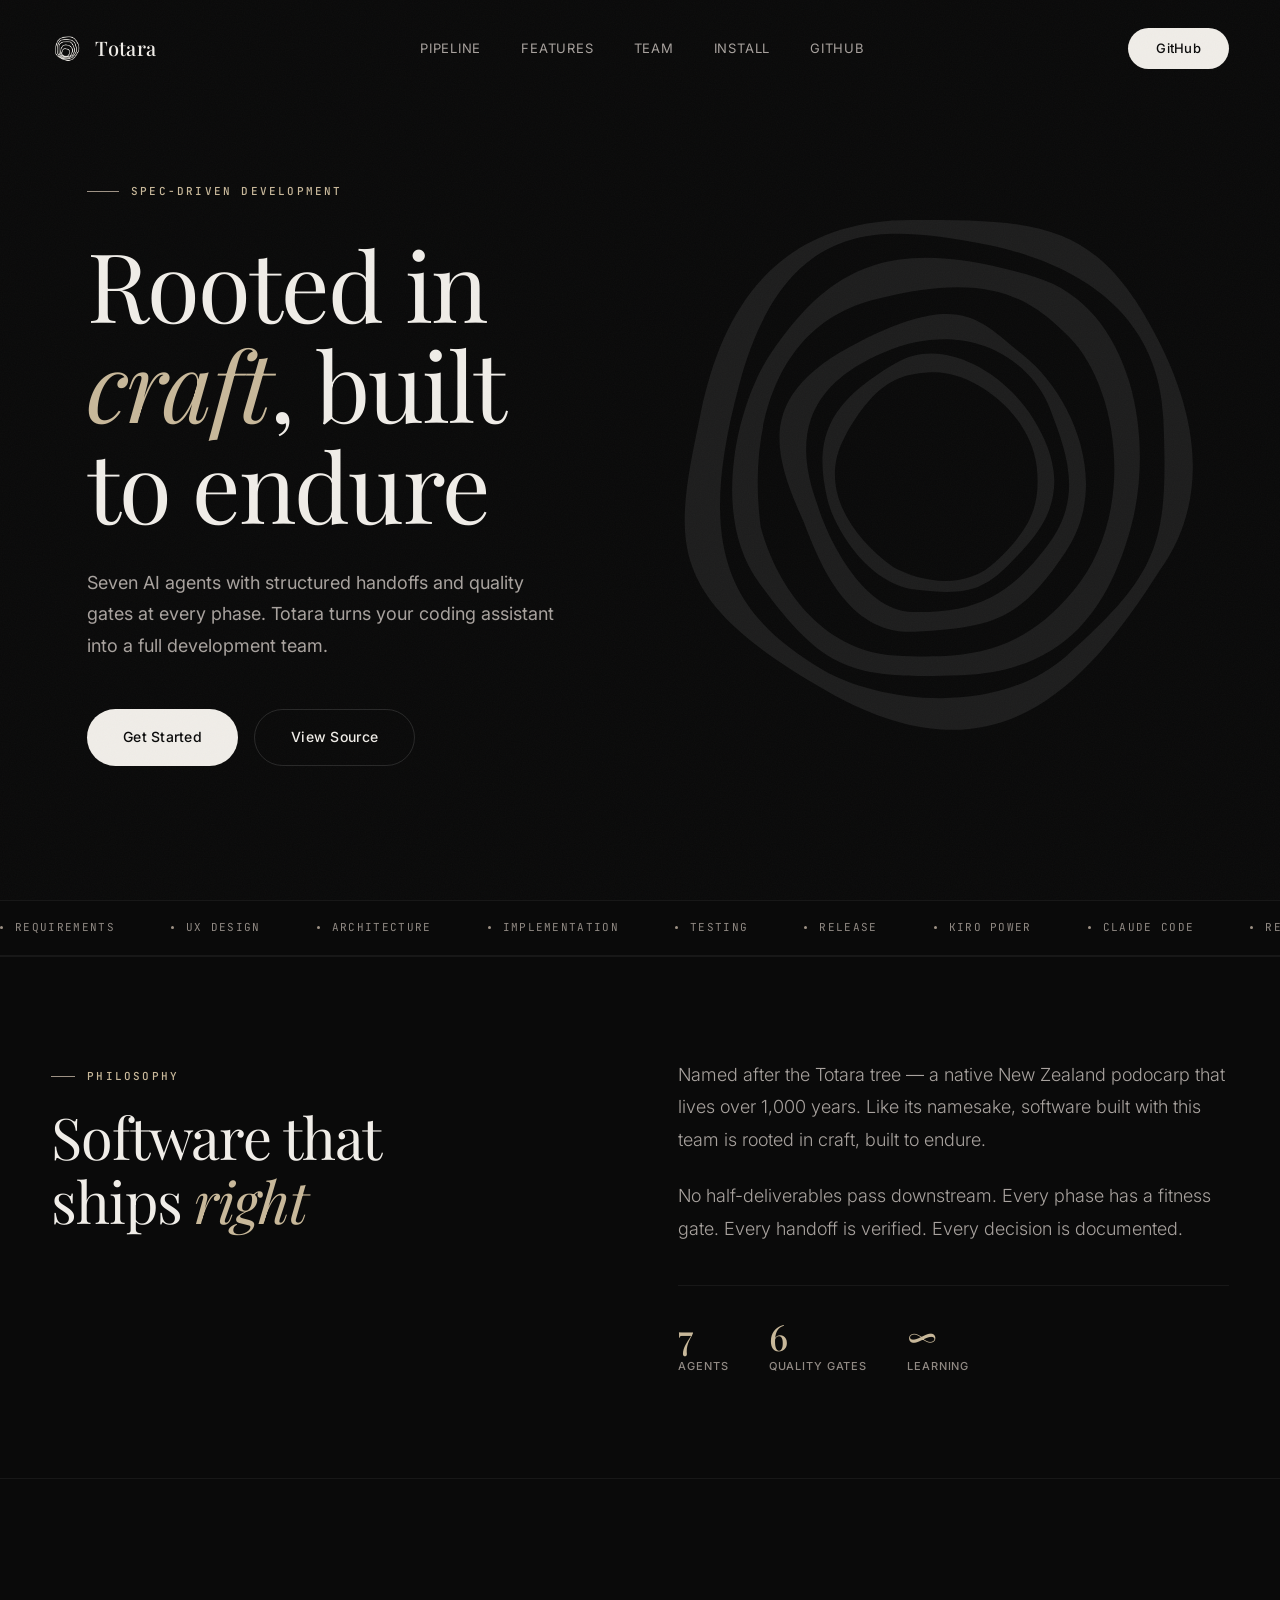
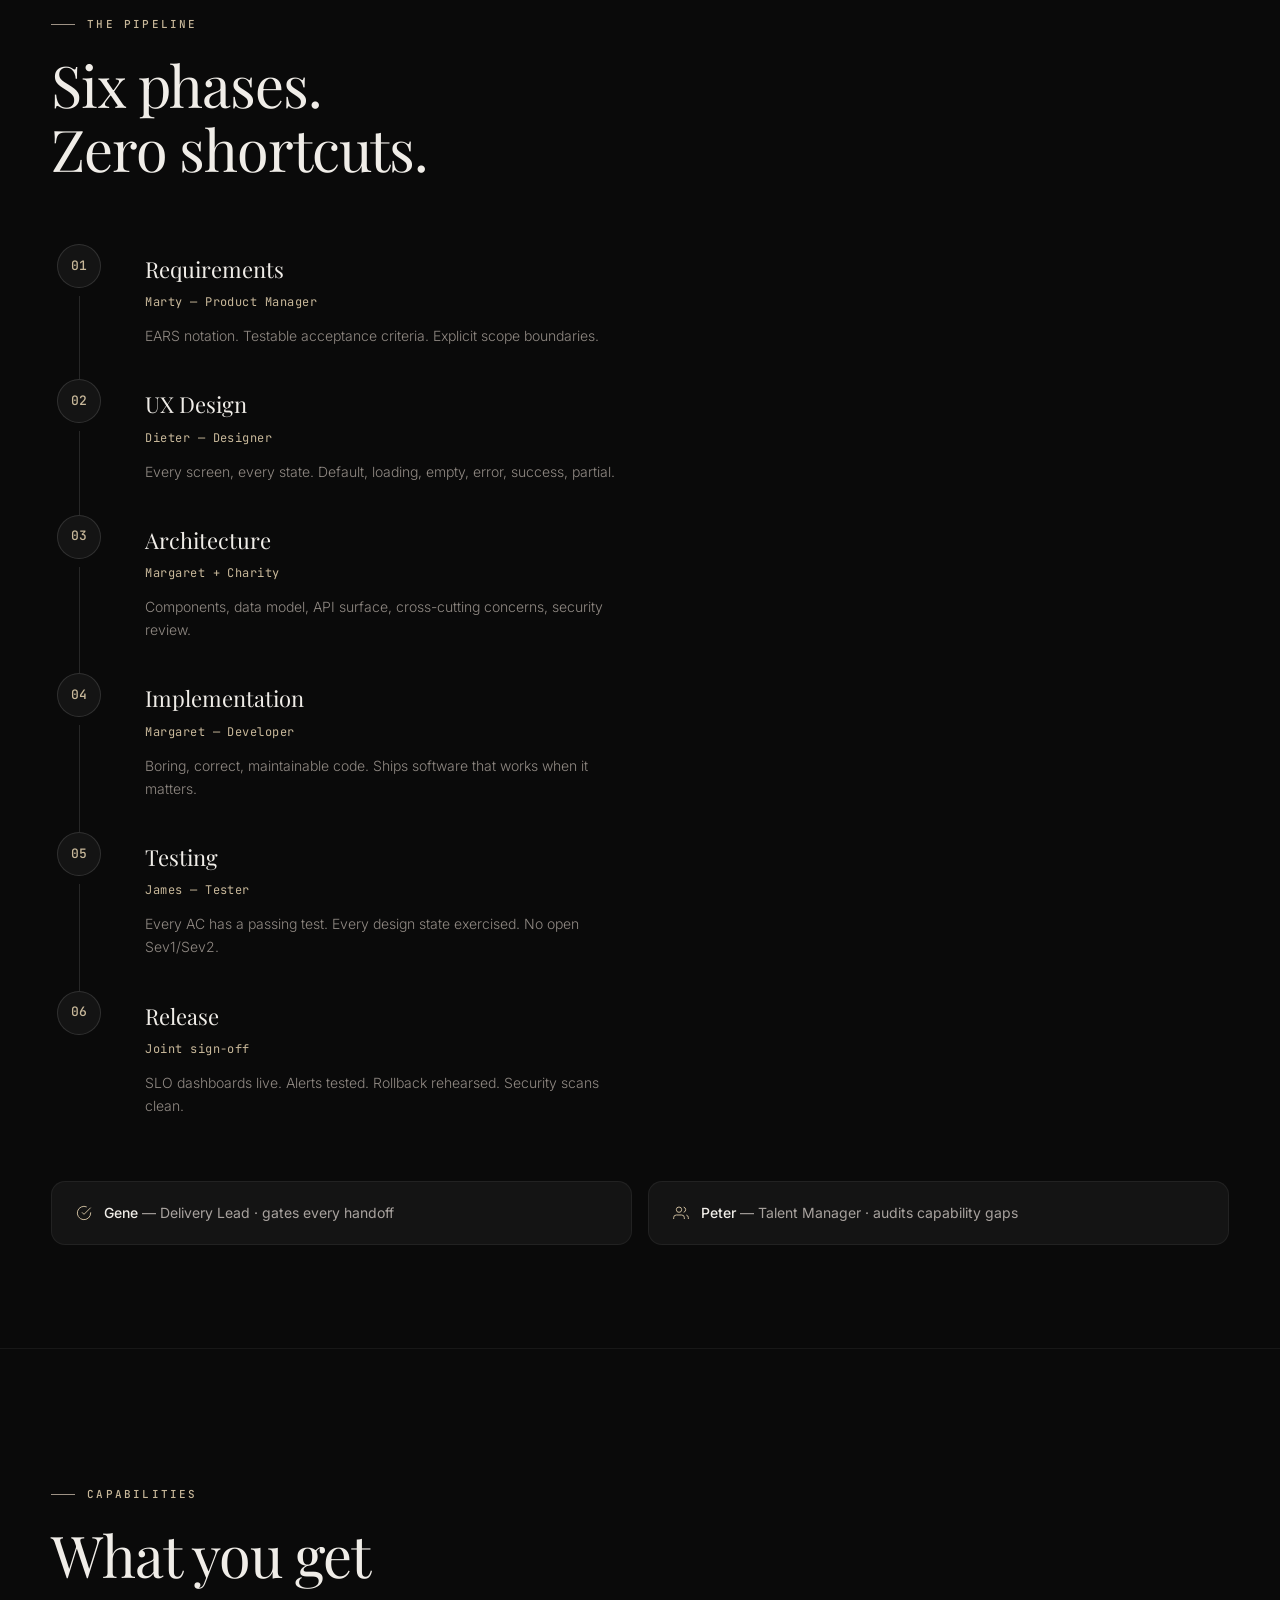
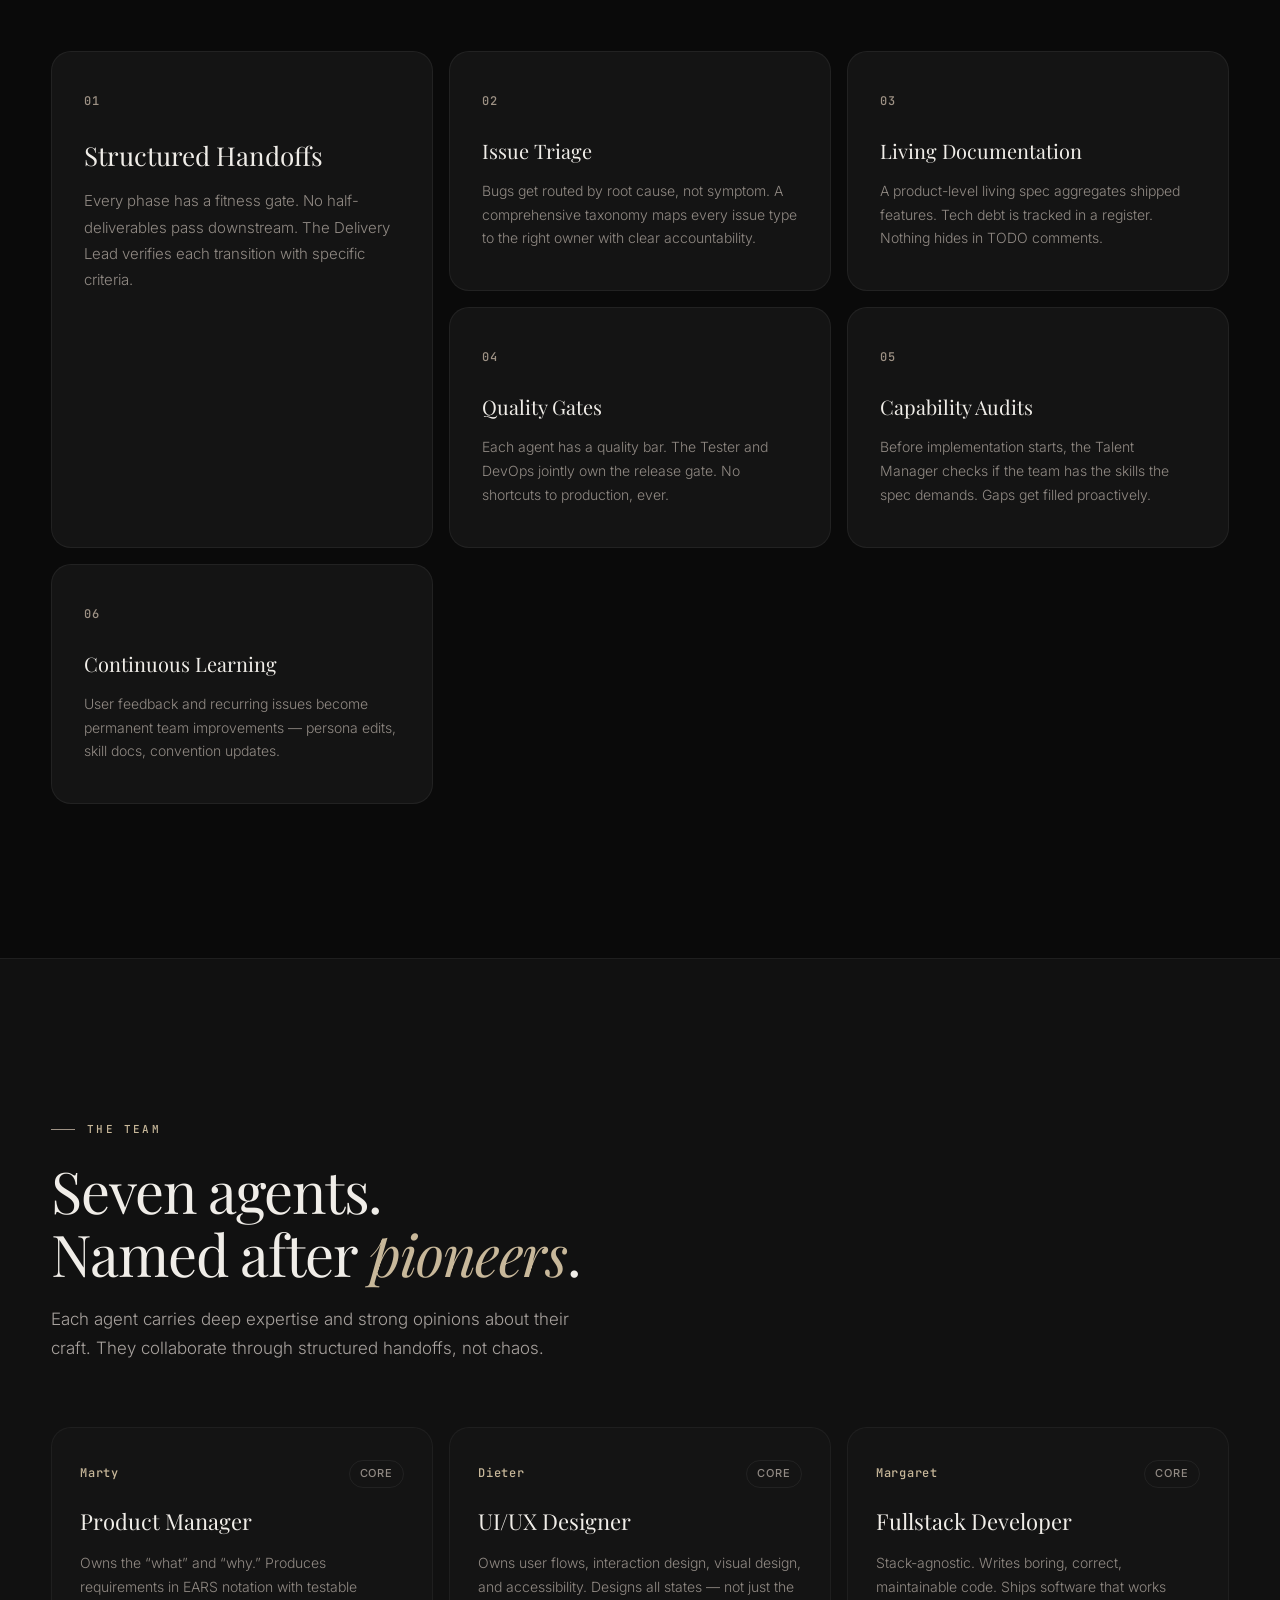
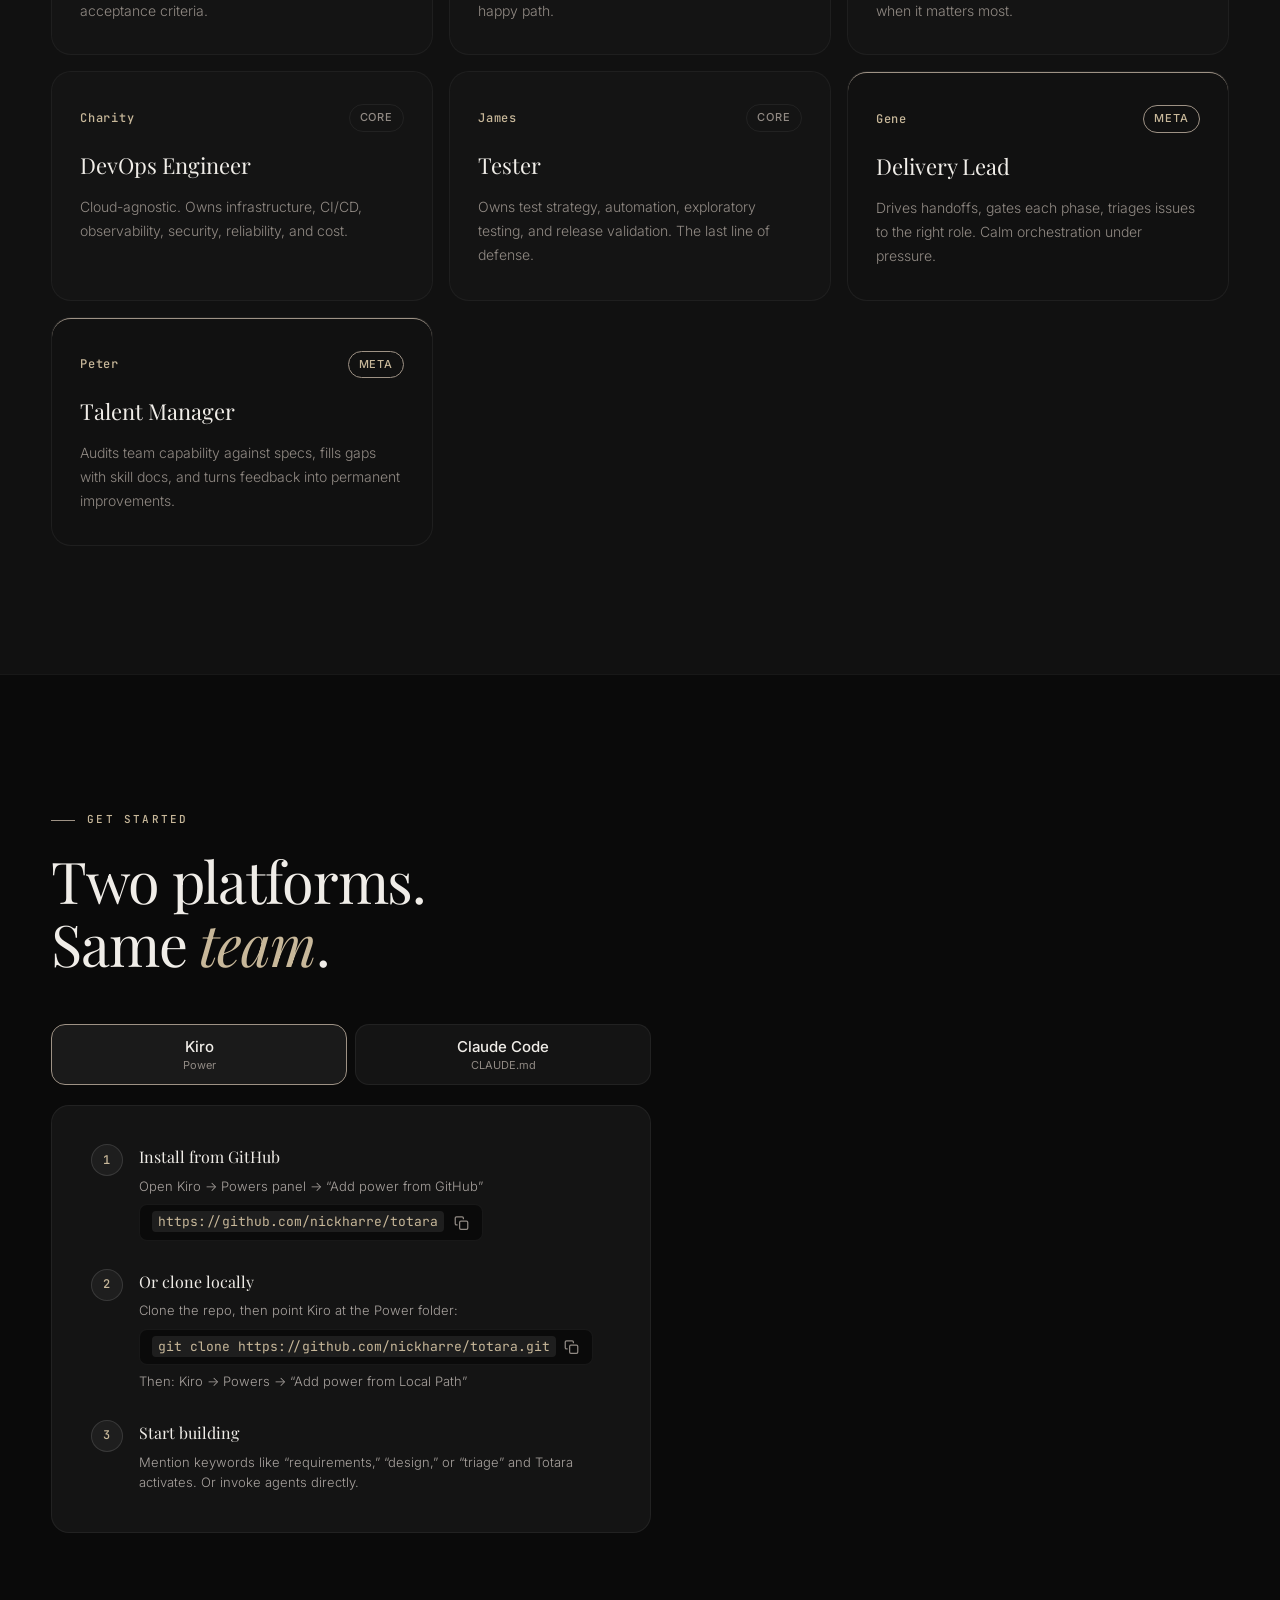
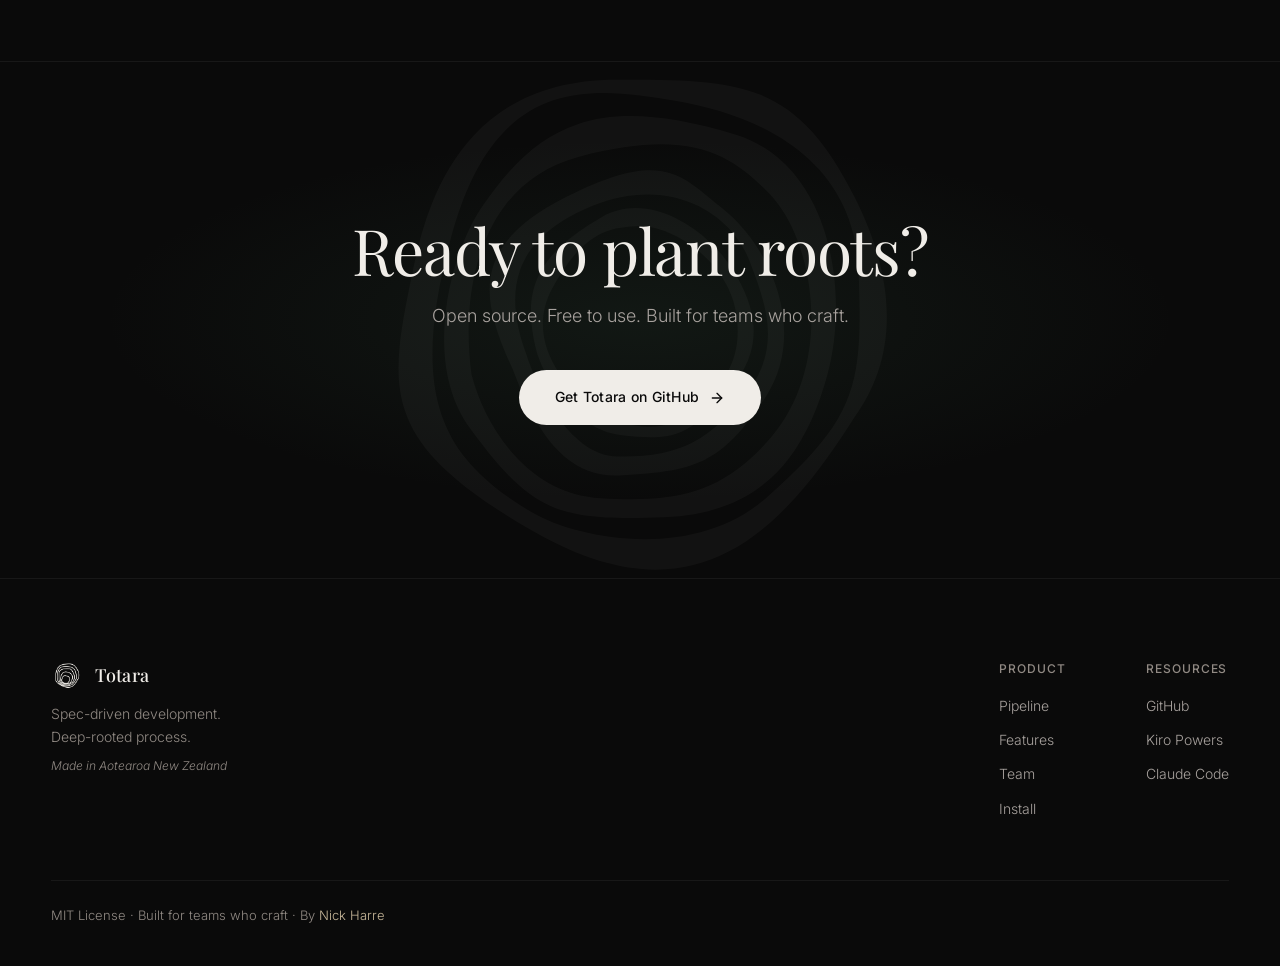
==== commit 87a9958b: "Second pass UI" ====
--- a/docs/index.html
+++ b/docs/index.html
@@ -48,9 +48,6 @@
 
   <!-- Hero -->
   <section class="hero">
-    <div class="hero-bg">
-      <img class="hero-rings-bg" src="public/TreeRingsLight.svg" alt="" aria-hidden="true" width="800" height="800">
-    </div>
     <div class="container">
       <div class="hero-grid">
         <div class="hero-left">
@@ -129,7 +126,7 @@
         <h2 class="section-title">Six phases.<br>Zero shortcuts.</h2>
       </div>
       <div class="pipeline-timeline">
-        <div class="pipeline-step reveal" data-step="01">
+        <div class="pipeline-step reveal" style="--i:0" data-step="01">
           <div class="pipeline-step-marker">
             <span class="pipeline-step-num">01</span>
             <span class="pipeline-step-line"></span>
@@ -140,7 +137,7 @@
             <p class="pipeline-step-desc">EARS notation. Testable acceptance criteria. Explicit scope boundaries.</p>
           </div>
         </div>
-        <div class="pipeline-step reveal reveal-delay-1" data-step="02">
+        <div class="pipeline-step reveal" style="--i:1" data-step="02">
           <div class="pipeline-step-marker">
             <span class="pipeline-step-num">02</span>
             <span class="pipeline-step-line"></span>
@@ -151,7 +148,7 @@
             <p class="pipeline-step-desc">Every screen, every state. Default, loading, empty, error, success, partial.</p>
           </div>
         </div>
-        <div class="pipeline-step reveal reveal-delay-1" data-step="03">
+        <div class="pipeline-step reveal" style="--i:2" data-step="03">
           <div class="pipeline-step-marker">
             <span class="pipeline-step-num">03</span>
             <span class="pipeline-step-line"></span>
@@ -162,7 +159,7 @@
             <p class="pipeline-step-desc">Components, data model, API surface, cross-cutting concerns, security review.</p>
           </div>
         </div>
-        <div class="pipeline-step reveal reveal-delay-2" data-step="04">
+        <div class="pipeline-step reveal" style="--i:3" data-step="04">
           <div class="pipeline-step-marker">
             <span class="pipeline-step-num">04</span>
             <span class="pipeline-step-line"></span>
@@ -173,7 +170,7 @@
             <p class="pipeline-step-desc">Boring, correct, maintainable code. Ships software that works when it matters.</p>
           </div>
         </div>
-        <div class="pipeline-step reveal reveal-delay-2" data-step="05">
+        <div class="pipeline-step reveal" style="--i:4" data-step="05">
           <div class="pipeline-step-marker">
             <span class="pipeline-step-num">05</span>
             <span class="pipeline-step-line"></span>
@@ -184,7 +181,7 @@
             <p class="pipeline-step-desc">Every AC has a passing test. Every design state exercised. No open Sev1/Sev2.</p>
           </div>
         </div>
-        <div class="pipeline-step reveal reveal-delay-3" data-step="06">
+        <div class="pipeline-step reveal" style="--i:5" data-step="06">
           <div class="pipeline-step-marker">
             <span class="pipeline-step-num">06</span>
             <span class="pipeline-step-line"></span>
--- a/docs/style.css
+++ b/docs/style.css
@@ -46,6 +46,19 @@
 a { color: inherit; text-decoration: none; }
 img { max-width: 100%; display: block; }
 
+::selection {
+  background: rgba(200, 184, 154, 0.3);
+  color: var(--text);
+}
+
+::-webkit-scrollbar { width: 8px; }
+::-webkit-scrollbar-track { background: var(--bg); }
+::-webkit-scrollbar-thumb {
+  background: var(--surface);
+  border-radius: 4px;
+}
+::-webkit-scrollbar-thumb:hover { background: var(--accent-dim); }
+
 /* Skip link */
 .skip-link {
   position: absolute; top: -100px; left: 16px;
@@ -117,11 +130,11 @@
   content: '';
   position: absolute; bottom: -4px; left: 0; right: 0;
   height: 1px; background: var(--accent);
-  transform: scaleX(0); transform-origin: right;
+  transform: scaleX(0); transform-origin: center;
   transition: transform 0.4s var(--ease-out);
 }
 .nav-center a:hover { color: var(--text); }
-.nav-center a:hover::after { transform: scaleX(1); transform-origin: left; }
+.nav-center a:hover::after { transform: scaleX(1); }
 .nav-center a:focus-visible { outline: 1px solid var(--accent); outline-offset: 4px; }
 .nav-cta {
   font-size: 13px; font-weight: 500;
@@ -196,7 +209,7 @@
 }
 .hero h1 {
   font-family: var(--font-display);
-  font-size: clamp(48px, 6vw, 88px);
+  font-size: clamp(52px, 7.5vw, 104px);
   font-weight: 400;
   line-height: 1.05;
   letter-spacing: -0.02em;
@@ -208,11 +221,11 @@
   color: var(--accent);
 }
 .hero-desc {
-  font-size: 17px; line-height: 1.75;
+  font-size: 18px; line-height: 1.75;
   color: var(--text-secondary);
   max-width: 480px;
   margin-bottom: 48px;
-  font-weight: 300;
+  font-weight: 400;
 }
 .hero-actions { display: flex; gap: 16px; flex-wrap: wrap; }
 
@@ -249,6 +262,7 @@
   border: 1px solid var(--border-hover);
 }
 .btn-secondary:hover { border-color: var(--accent-dim); color: var(--accent); }
+.btn:active { transform: scale(0.97); }
 
 /* ─── Marquee ─── */
 .marquee-section {
@@ -311,6 +325,12 @@
   font-weight: 300;
 }
 
+.philosophy { padding-top: clamp(60px, 8vw, 120px); padding-bottom: clamp(60px, 8vw, 120px); }
+.pipeline-section { padding-top: clamp(80px, 10vw, 160px); padding-bottom: clamp(60px, 8vw, 120px); }
+.features-section { padding-top: clamp(80px, 10vw, 160px); padding-bottom: clamp(100px, 12vw, 180px); }
+.agents-section { padding-top: clamp(100px, 12vw, 180px); padding-bottom: clamp(80px, 10vw, 160px); }
+.install-section { padding-top: clamp(80px, 10vw, 140px); padding-bottom: clamp(80px, 10vw, 140px); }
+
 /* ─── Philosophy ─── */
 .philosophy { border-top: 1px solid var(--border); }
 .philosophy-grid {
@@ -406,6 +426,15 @@
 .pipeline-step-content {
   padding-bottom: 32px;
   padding-top: 8px;
+  padding-left: 12px;
+  border-left: 2px solid transparent;
+  transition: border-color 0.4s var(--ease-out);
+}
+.pipeline-step:hover .pipeline-step-content {
+  border-left-color: var(--accent-dim);
+}
+.pipeline-step.reveal {
+  transition-delay: calc(var(--i, 0) * 0.1s);
 }
 .pipeline-step-title {
   font-family: var(--font-display);
@@ -495,6 +524,14 @@
   font-size: 14px; line-height: 1.7;
   color: var(--text-muted);
   font-weight: 300;
+}
+
+.feature-card:first-child h3 {
+  font-size: 26px;
+}
+.feature-card:first-child p {
+  font-size: 15px;
+  line-height: 1.75;
 }
 
 /* ─── Agents ─── */
@@ -571,6 +608,17 @@
   font-weight: 300;
 }
 
+.agent-card[data-agent="delivery"] .agent-card-inner,
+.agent-card[data-agent="talent"] .agent-card-inner {
+  background: var(--bg-elevated);
+  border-top: 1px solid var(--accent-dim);
+}
+.agent-card[data-agent="delivery"] .agent-type,
+.agent-card[data-agent="talent"] .agent-type {
+  border-color: var(--accent-dim);
+  color: var(--accent);
+}
+
 
 /* ─── Install ─── */
 .install-section { border-top: 1px solid var(--border); }
@@ -686,6 +734,16 @@
   content: '';
   position: absolute; inset: 0;
   background: radial-gradient(ellipse 60% 50% at 50% 50%, var(--green-glow), transparent 70%);
+  pointer-events: none;
+}
+.cta-section::after {
+  content: '';
+  position: absolute;
+  top: 50%; left: 50%;
+  transform: translate(-50%, -50%);
+  width: 500px; height: 500px;
+  background: url('public/TreeRingsLight.svg') center / contain no-repeat;
+  opacity: 0.03;
   pointer-events: none;
 }
 .cta-content { position: relative; z-index: 1; }
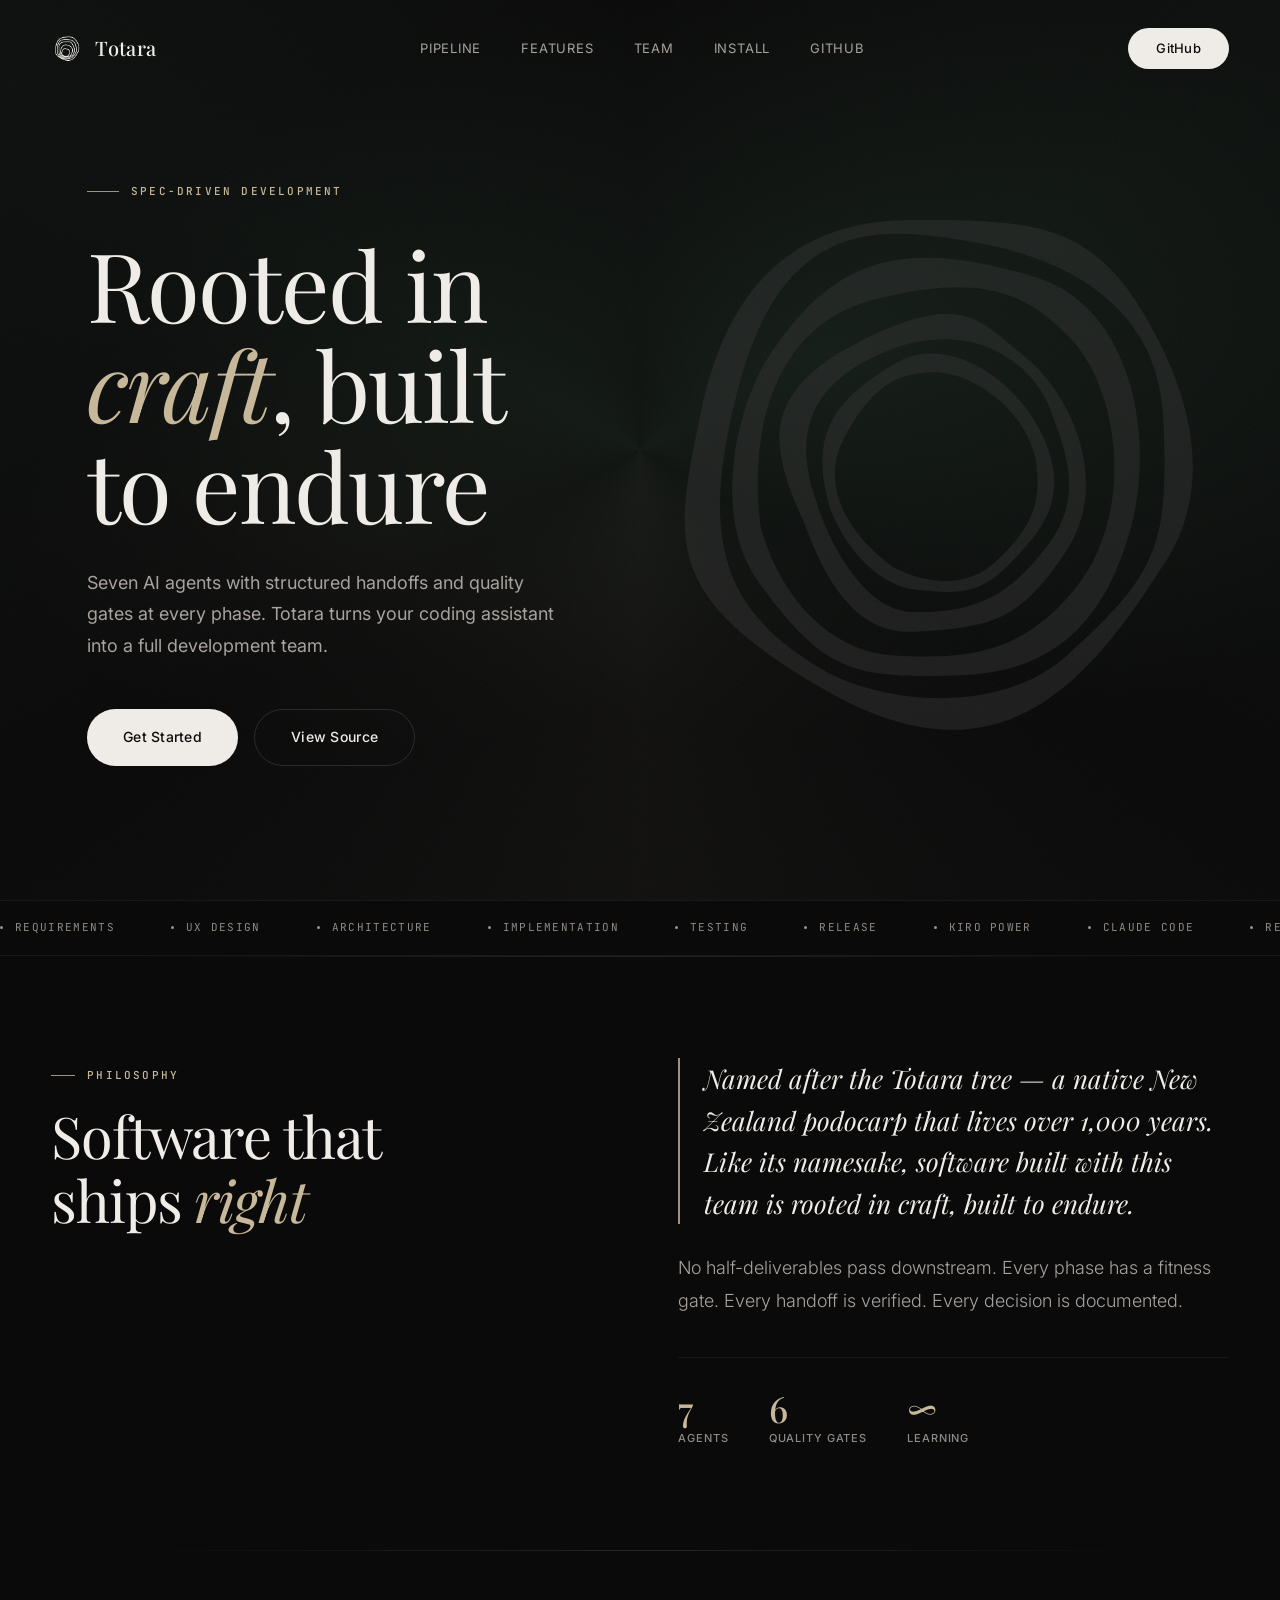
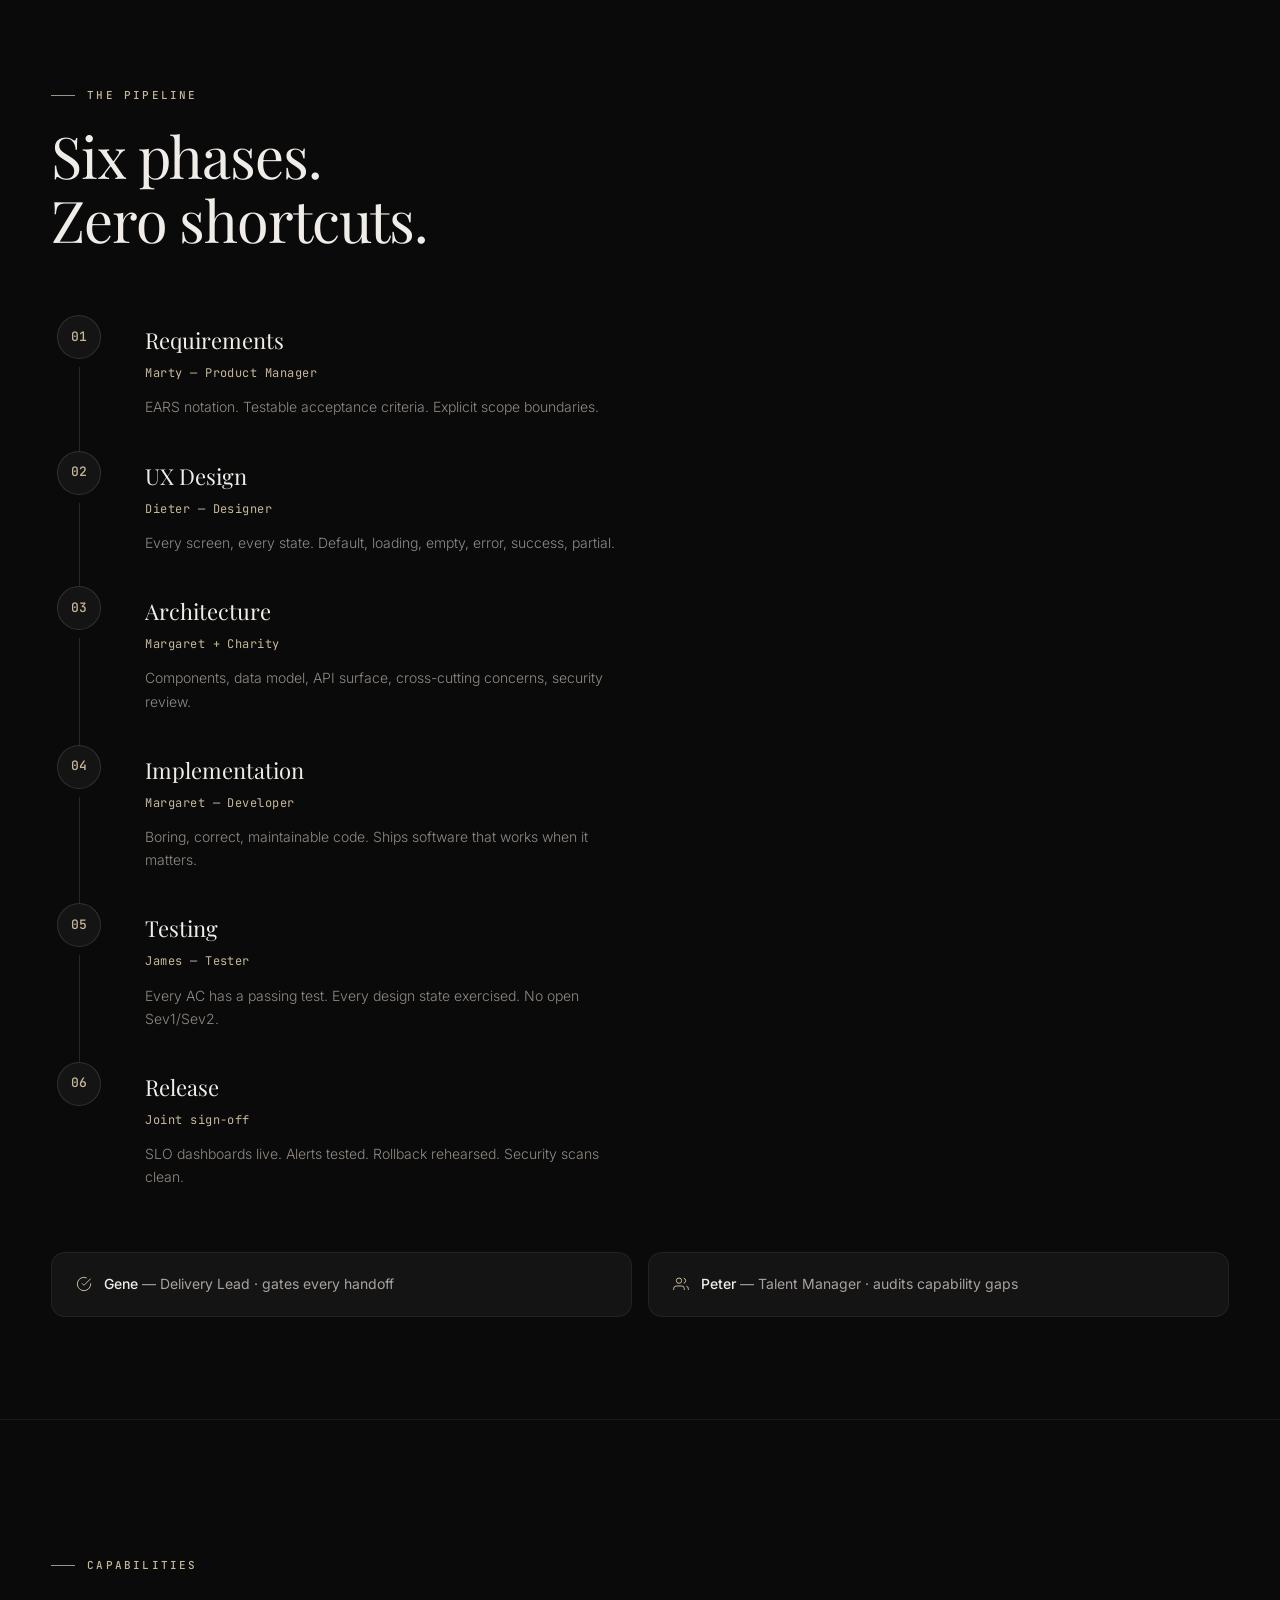
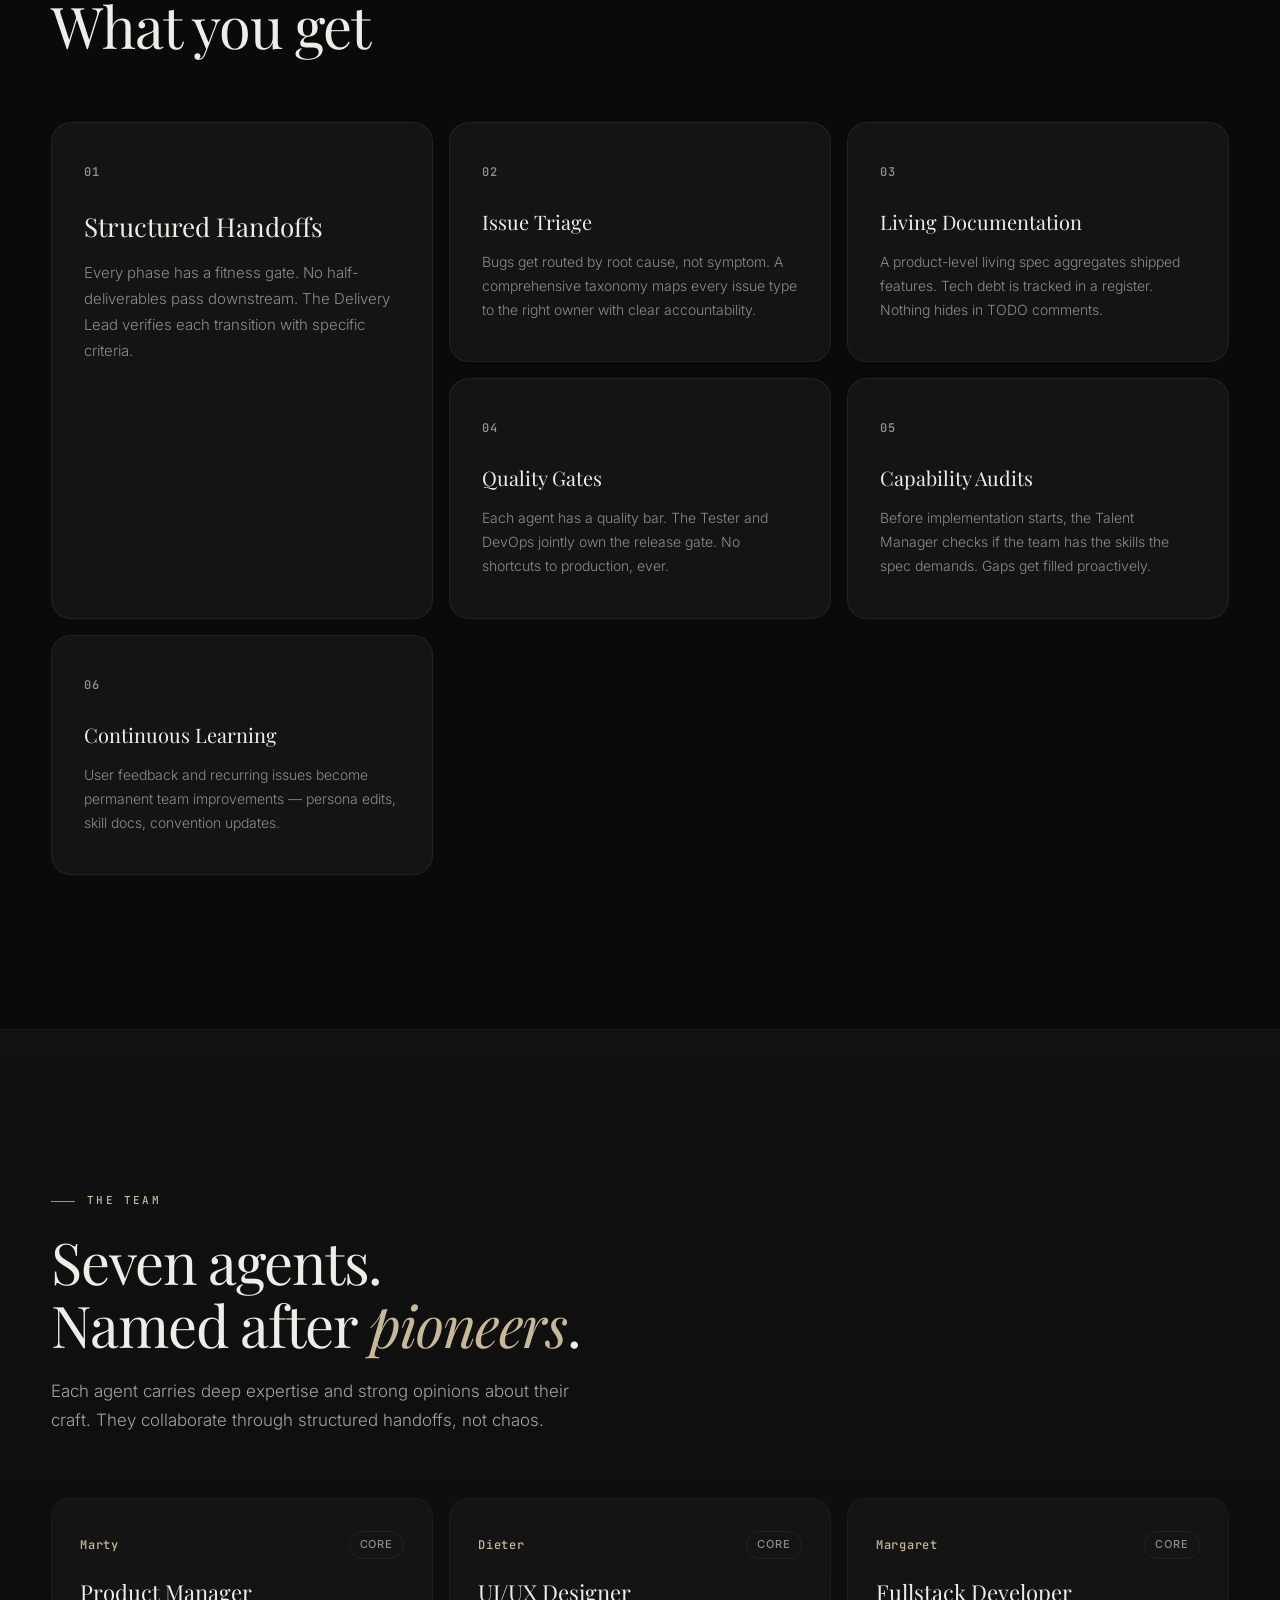
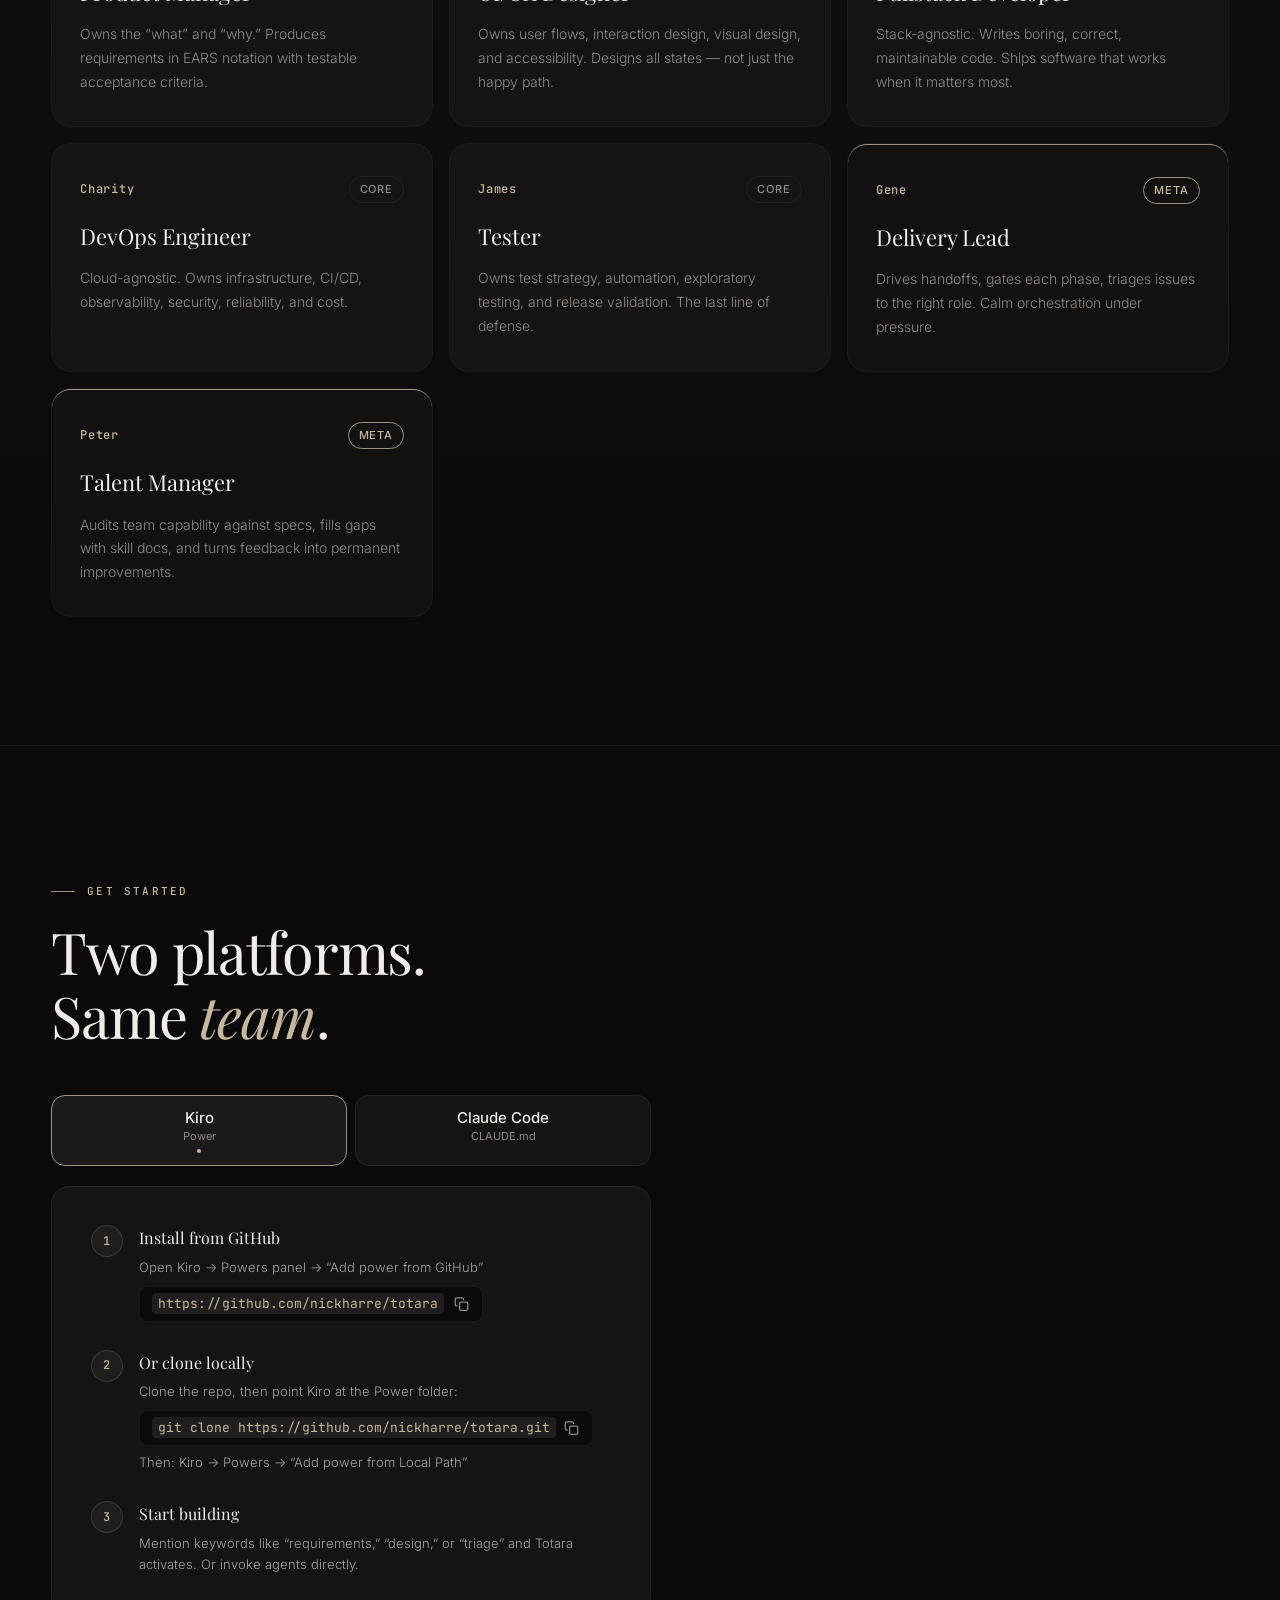
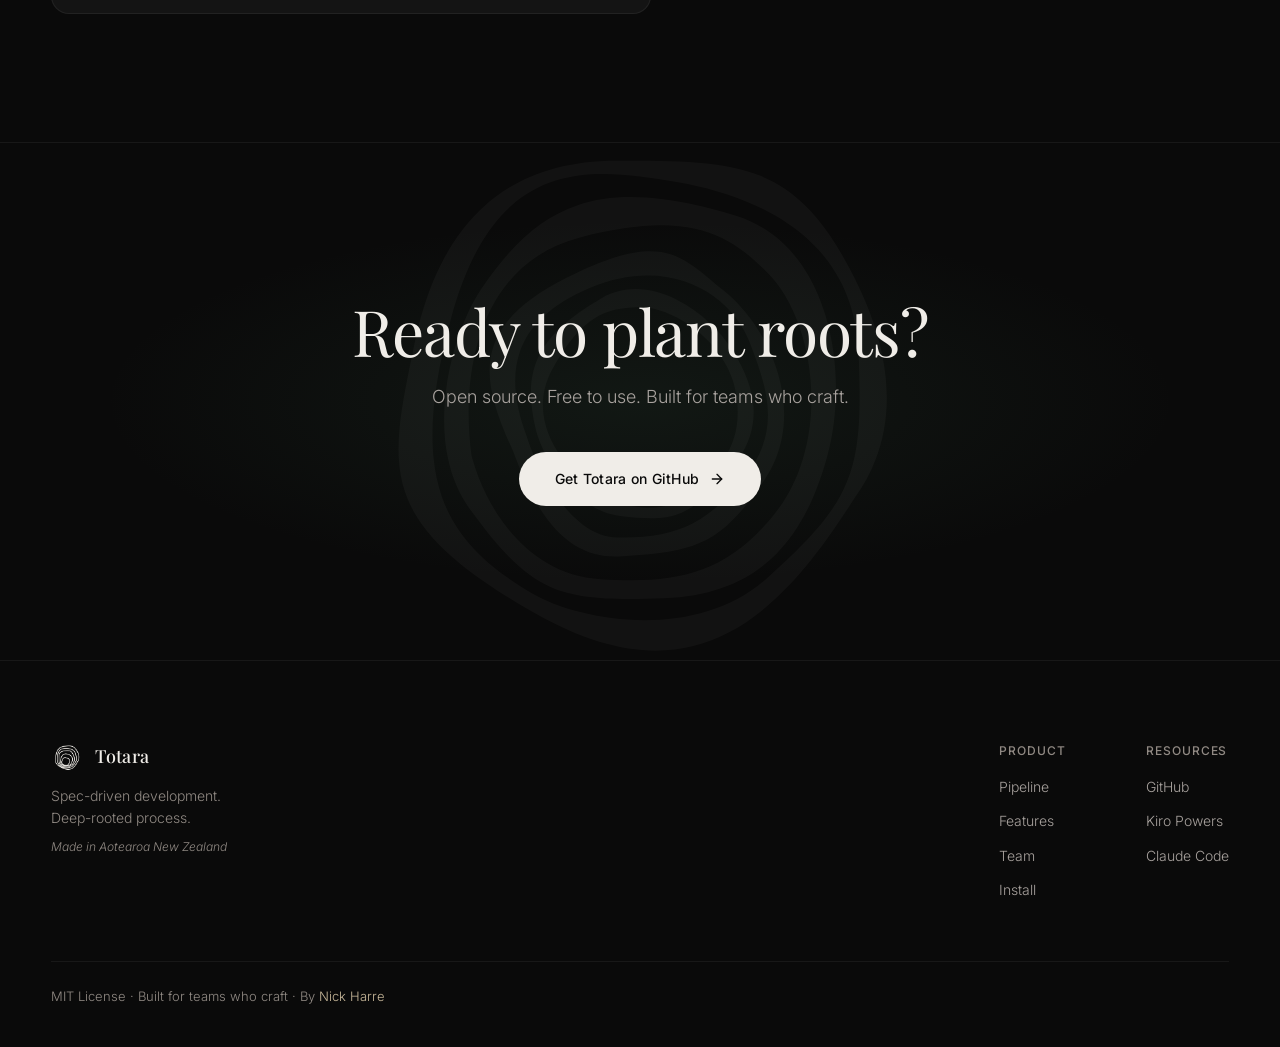
==== commit 6e48f1d0: "Another UI pass for website" ====
--- a/docs/index.html
+++ b/docs/index.html
@@ -48,6 +48,7 @@
 
   <!-- Hero -->
   <section class="hero">
+    <div class="hero-bg"></div>
     <div class="container">
       <div class="hero-grid">
         <div class="hero-left">
@@ -97,7 +98,7 @@
           <h2 class="section-title">Software that<br>ships <em>right</em></h2>
         </div>
         <div class="philosophy-right reveal reveal-delay-1">
-          <p class="philosophy-text">Named after the Totara tree &mdash; a native New Zealand podocarp that lives over 1,000 years. Like its namesake, software built with this team is rooted in craft, built to endure.</p>
+          <blockquote class="philosophy-quote">Named after the Totara tree &mdash; a native New Zealand podocarp that lives over 1,000 years. Like its namesake, software built with this team is rooted in craft, built to endure.</blockquote>
           <p class="philosophy-text">No half-deliverables pass downstream. Every phase has a fitness gate. Every handoff is verified. Every decision is documented.</p>
           <div class="philosophy-stats">
             <div class="philosophy-stat">
--- a/docs/style.css
+++ b/docs/style.css
@@ -116,7 +116,10 @@
   letter-spacing: 0.02em;
   color: var(--text);
 }
-.nav-brand img { width: 32px; height: 32px; border-radius: 6px; }
+.nav-brand img { width: 32px; height: 32px; border-radius: 6px; transition: transform 0.6s var(--ease-out); }
+.nav-brand:hover img {
+  transform: rotate(15deg);
+}
 .nav-center { display: flex; gap: 40px; align-items: center; }
 .nav-center a {
   font-size: 13px; font-weight: 400;
@@ -177,6 +180,28 @@
   background: radial-gradient(ellipse 80% 60% at 65% 40%, var(--green-glow), transparent 70%),
               radial-gradient(ellipse 50% 40% at 30% 60%, rgba(200, 184, 154, 0.03), transparent 60%);
 }
+.hero-bg::before {
+  content: '';
+  position: absolute;
+  top: -50%; left: -50%;
+  width: 200%; height: 200%;
+  background: conic-gradient(
+    from 0deg at 50% 50%,
+    transparent 0deg,
+    rgba(74, 124, 92, 0.06) 60deg,
+    transparent 120deg,
+    rgba(200, 184, 154, 0.04) 180deg,
+    transparent 240deg,
+    rgba(74, 124, 92, 0.06) 300deg,
+    transparent 360deg
+  );
+  animation: hero-glow 20s linear infinite;
+  pointer-events: none;
+}
+@keyframes hero-glow {
+  0% { transform: rotate(0deg); }
+  100% { transform: rotate(360deg); }
+}
 .hero-rings-bg {
   position: absolute;
   top: 50%; right: -8%;
@@ -206,6 +231,12 @@
   content: '';
   width: 32px; height: 1px;
   background: var(--accent-dim);
+  transform: scaleX(0);
+  transform-origin: left;
+  transition: transform 0.8s var(--ease-out) 0.2s;
+}
+.hero-eyebrow.visible::before {
+  transform: scaleX(1);
 }
 .hero h1 {
   font-family: var(--font-display);
@@ -237,11 +268,14 @@
 .hero-ring-art {
   width: 100%; max-width: 520px;
   opacity: 0.45;
-  animation: float 8s ease-in-out infinite;
+  animation: float 12s ease-in-out infinite;
 }
 @keyframes float {
-  0%, 100% { transform: translateY(0) rotate(0deg); }
-  50% { transform: translateY(-14px) rotate(1.5deg); }
+  0%   { transform: translate(0, 0) rotate(0deg); }
+  25%  { transform: translate(6px, -10px) rotate(1.2deg); }
+  50%  { transform: translate(-4px, -18px) rotate(-0.8deg); }
+  75%  { transform: translate(3px, -8px) rotate(0.6deg); }
+  100% { transform: translate(0, 0) rotate(0deg); }
 }
 
 /* Buttons */
@@ -293,6 +327,9 @@
   width: 3px; height: 3px; border-radius: 50%;
   background: var(--accent-dim);
 }
+.marquee-section:hover .marquee-track {
+  animation-play-state: paused;
+}
 
 /* ─── Section shared ─── */
 .section { padding: clamp(80px, 10vw, 160px) 0; }
@@ -332,7 +369,17 @@
 .install-section { padding-top: clamp(80px, 10vw, 140px); padding-bottom: clamp(80px, 10vw, 140px); }
 
 /* ─── Philosophy ─── */
-.philosophy { border-top: 1px solid var(--border); }
+.philosophy {
+  border-top: none;
+  position: relative;
+}
+.philosophy::before {
+  content: '';
+  position: absolute;
+  top: 0; left: 10%; right: 10%;
+  height: 1px;
+  background: linear-gradient(90deg, transparent, rgba(200, 184, 154, 0.15), transparent);
+}
 .philosophy-grid {
   display: grid;
   grid-template-columns: 1fr 1fr;
@@ -346,6 +393,18 @@
   margin-bottom: 24px;
 }
 .philosophy-text:last-of-type { margin-bottom: 0; }
+
+.philosophy-quote {
+  font-family: var(--font-display);
+  font-size: clamp(20px, 2.5vw, 26px);
+  line-height: 1.6;
+  color: var(--text);
+  font-weight: 400;
+  font-style: italic;
+  margin-bottom: 28px;
+  padding-left: 24px;
+  border-left: 2px solid var(--accent-dim);
+}
 
 .philosophy-stats {
   display: flex;
@@ -376,7 +435,17 @@
 
 
 /* ─── Pipeline ─── */
-.pipeline-section { border-top: 1px solid var(--border); }
+.pipeline-section {
+  border-top: none;
+  position: relative;
+}
+.pipeline-section::before {
+  content: '';
+  position: absolute;
+  top: 0; left: 10%; right: 10%;
+  height: 1px;
+  background: linear-gradient(90deg, transparent, rgba(200, 184, 154, 0.15), transparent);
+}
 .pipeline-section .section-header { margin-bottom: 64px; }
 
 /* ─── Pipeline Timeline ─── */
@@ -505,7 +574,11 @@
   transition: opacity 0.4s ease;
   pointer-events: none;
 }
-.feature-card:hover { border-color: var(--border-hover); }
+.feature-card:hover {
+  border-color: var(--border-hover);
+  transform: translateY(-4px);
+  box-shadow: 0 20px 40px rgba(0, 0, 0, 0.3), 0 0 0 1px var(--border-hover);
+}
 .feature-card:hover::after { opacity: 1; }
 .feature-card-num {
   font-family: var(--font-mono);
@@ -537,7 +610,7 @@
 /* ─── Agents ─── */
 .agents-section {
   border-top: 1px solid var(--border);
-  background: var(--bg-elevated);
+  background: linear-gradient(180deg, var(--bg-elevated) 0%, var(--bg) 100%);
 }
 .agents-header { margin-bottom: 64px; }
 .agents-list {
@@ -643,6 +716,17 @@
 .install-tab:hover { border-color: var(--border-hover); }
 .install-tab:focus-visible { outline: 2px solid var(--accent); outline-offset: 3px; }
 .install-tab.active { border-color: var(--accent-dim); background: var(--bg-card-hover); }
+.install-tab::after {
+  content: '';
+  width: 4px; height: 4px;
+  border-radius: 50%;
+  background: transparent;
+  transition: background 0.3s var(--ease-out);
+  margin-top: 4px;
+}
+.install-tab.active::after {
+  background: var(--accent);
+}
 .install-tab-name { font-size: 15px; font-weight: 500; }
 .install-tab-desc { font-size: 11px; color: var(--text-muted); }
 .install-panel { display: none; }
@@ -761,6 +845,12 @@
   font-weight: 300;
 }
 .cta-actions { display: flex; justify-content: center; gap: 16px; }
+.cta-actions .btn-primary svg {
+  transition: transform 0.4s var(--ease-out);
+}
+.cta-actions .btn-primary:hover svg {
+  transform: translateX(4px);
+}
 
 /* ─── Footer ─── */
 footer {
@@ -800,10 +890,11 @@
 }
 .footer-col a {
   font-size: 14px; color: var(--text-secondary);
-  transition: color 0.2s ease;
+  transition: color 0.2s ease, transform 0.3s var(--ease-out);
   font-weight: 300;
-}
-.footer-col a:hover { color: var(--text); }
+  display: inline-block;
+}
+.footer-col a:hover { color: var(--text); transform: translateX(4px); }
 .footer-bottom {
   border-top: 1px solid var(--border);
   padding-top: 24px;
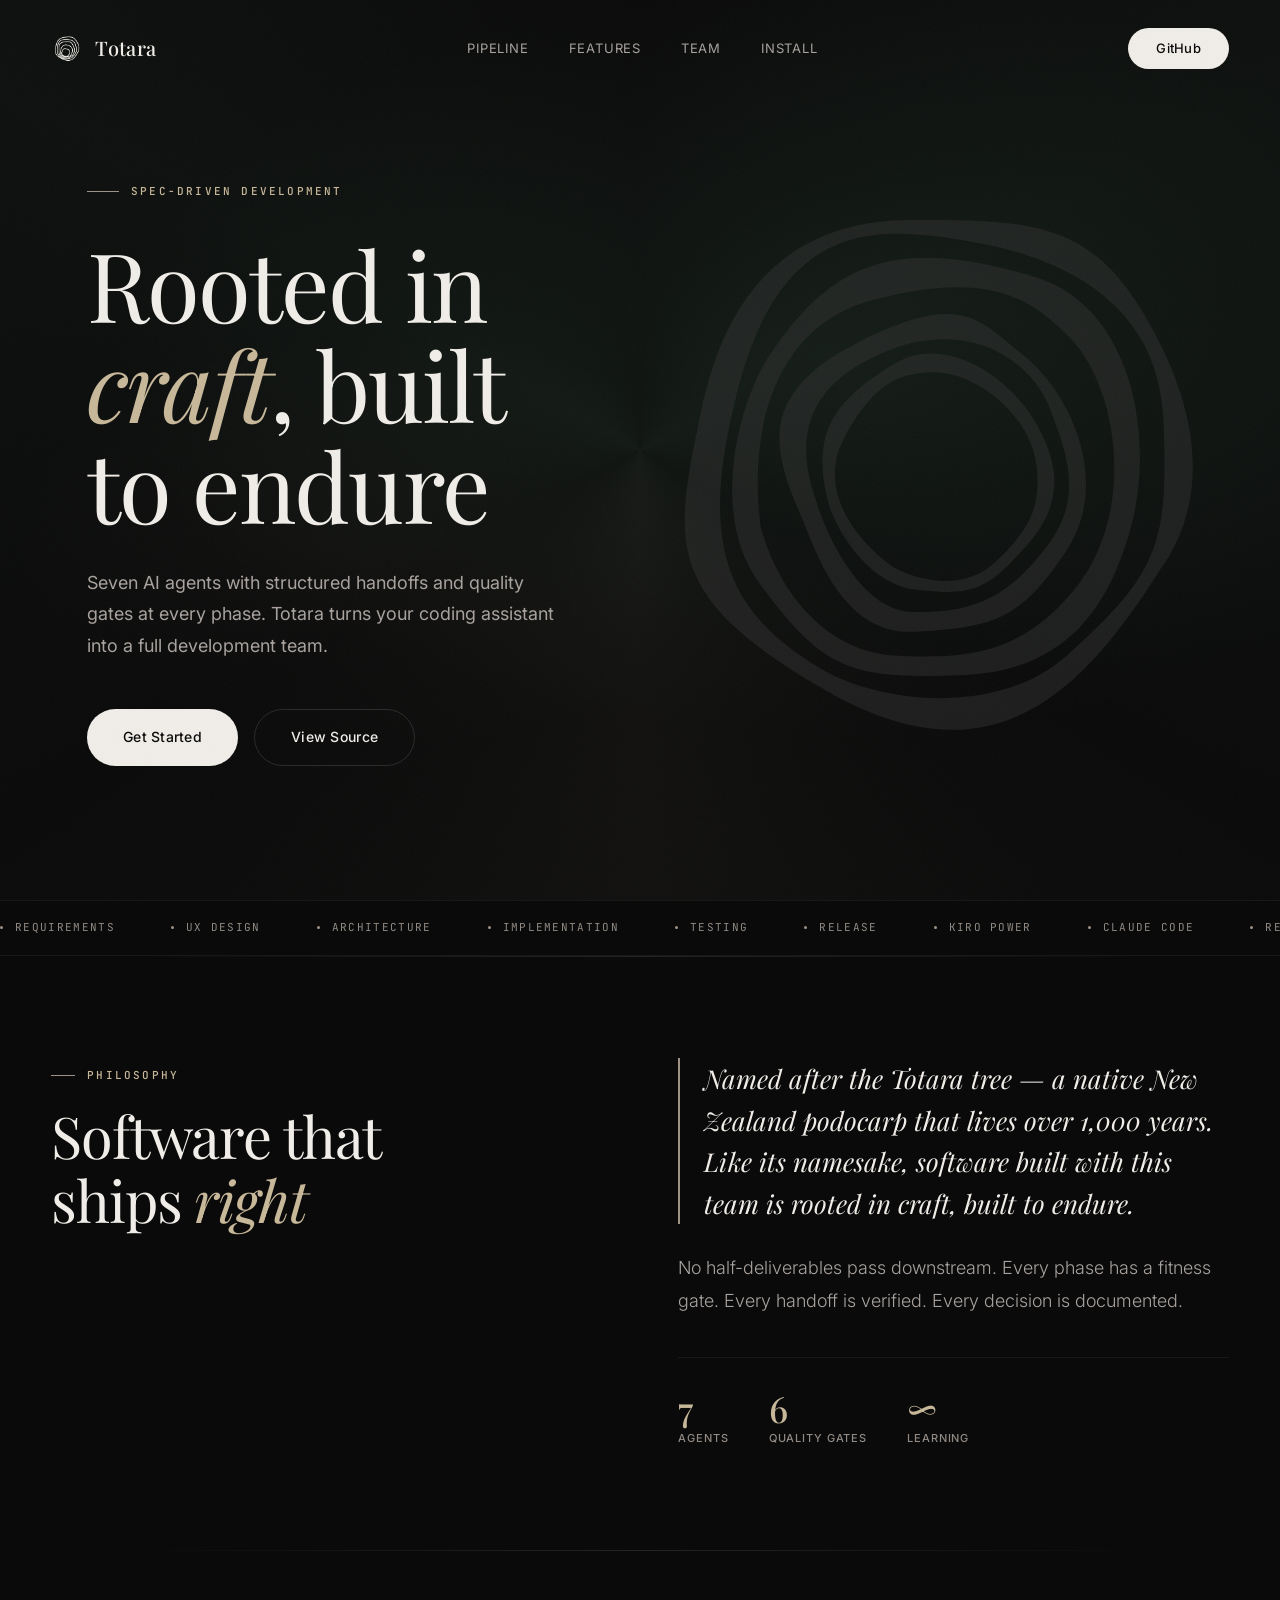
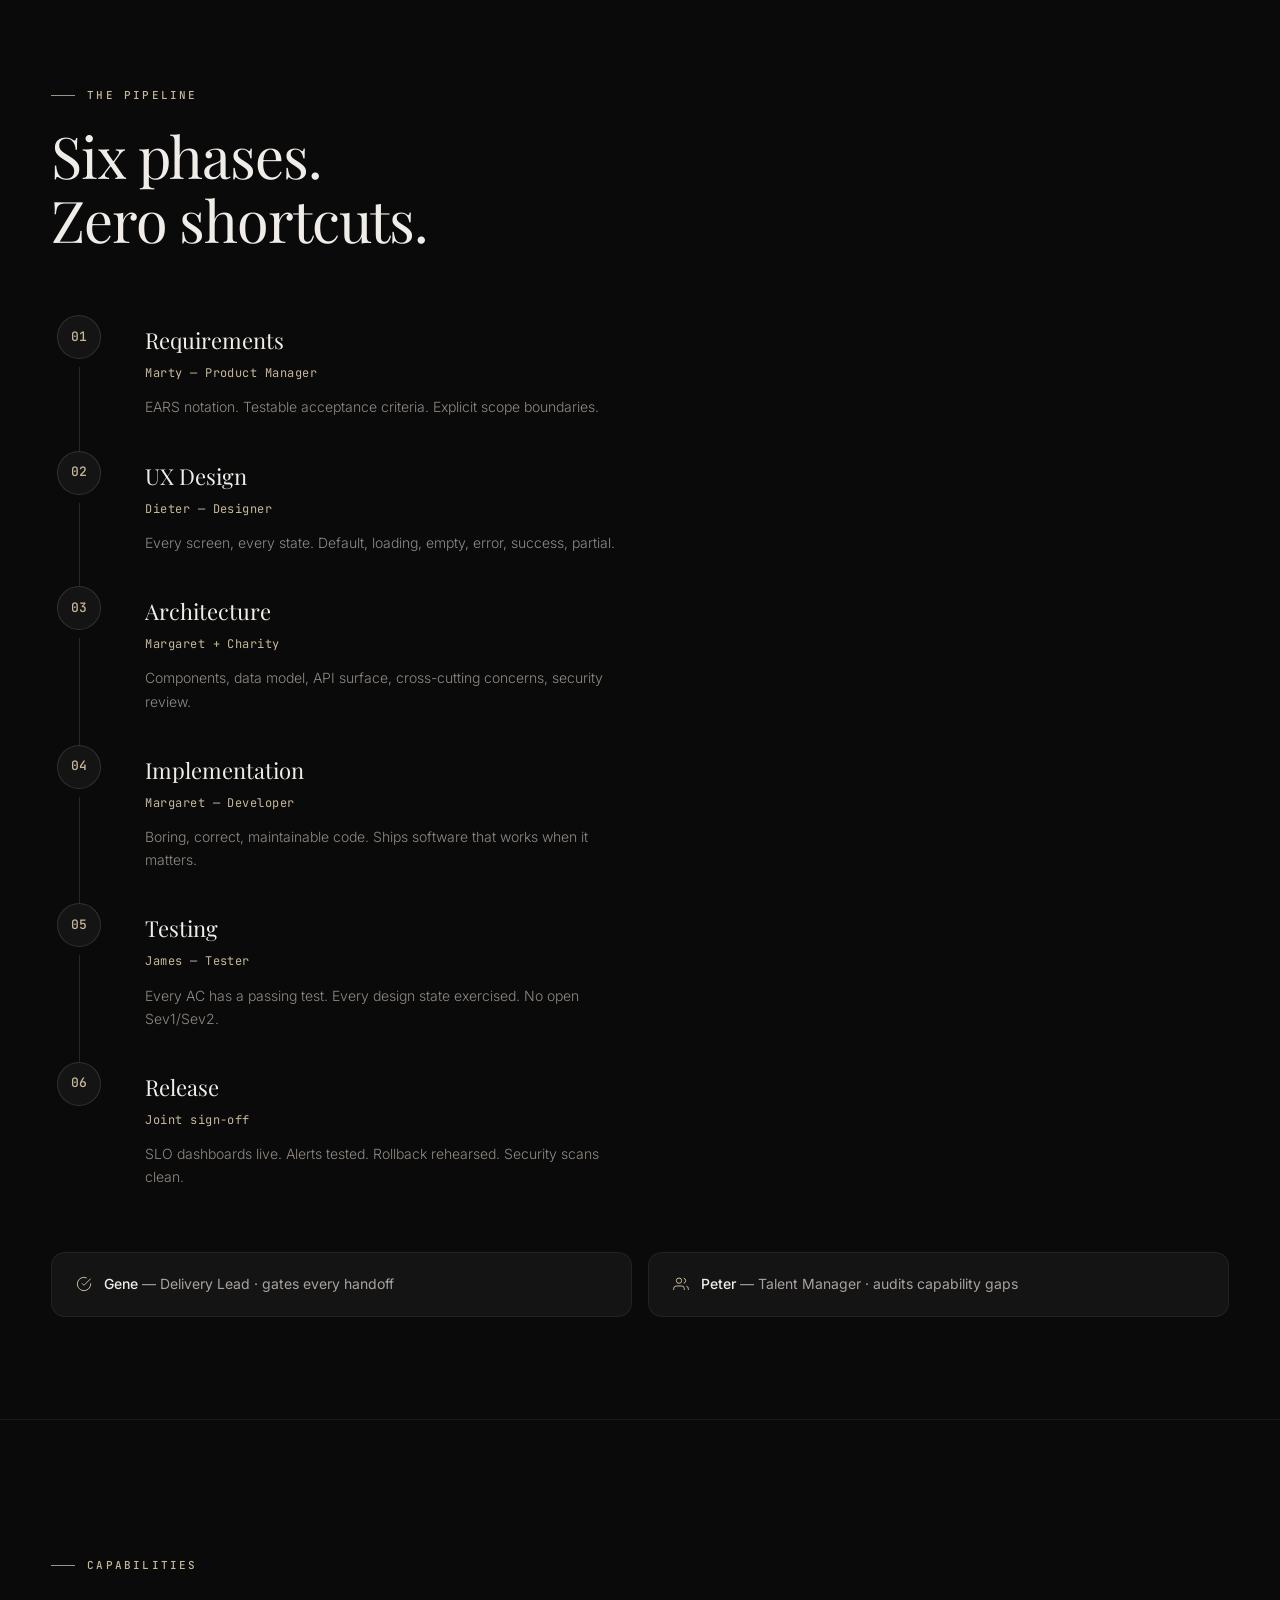
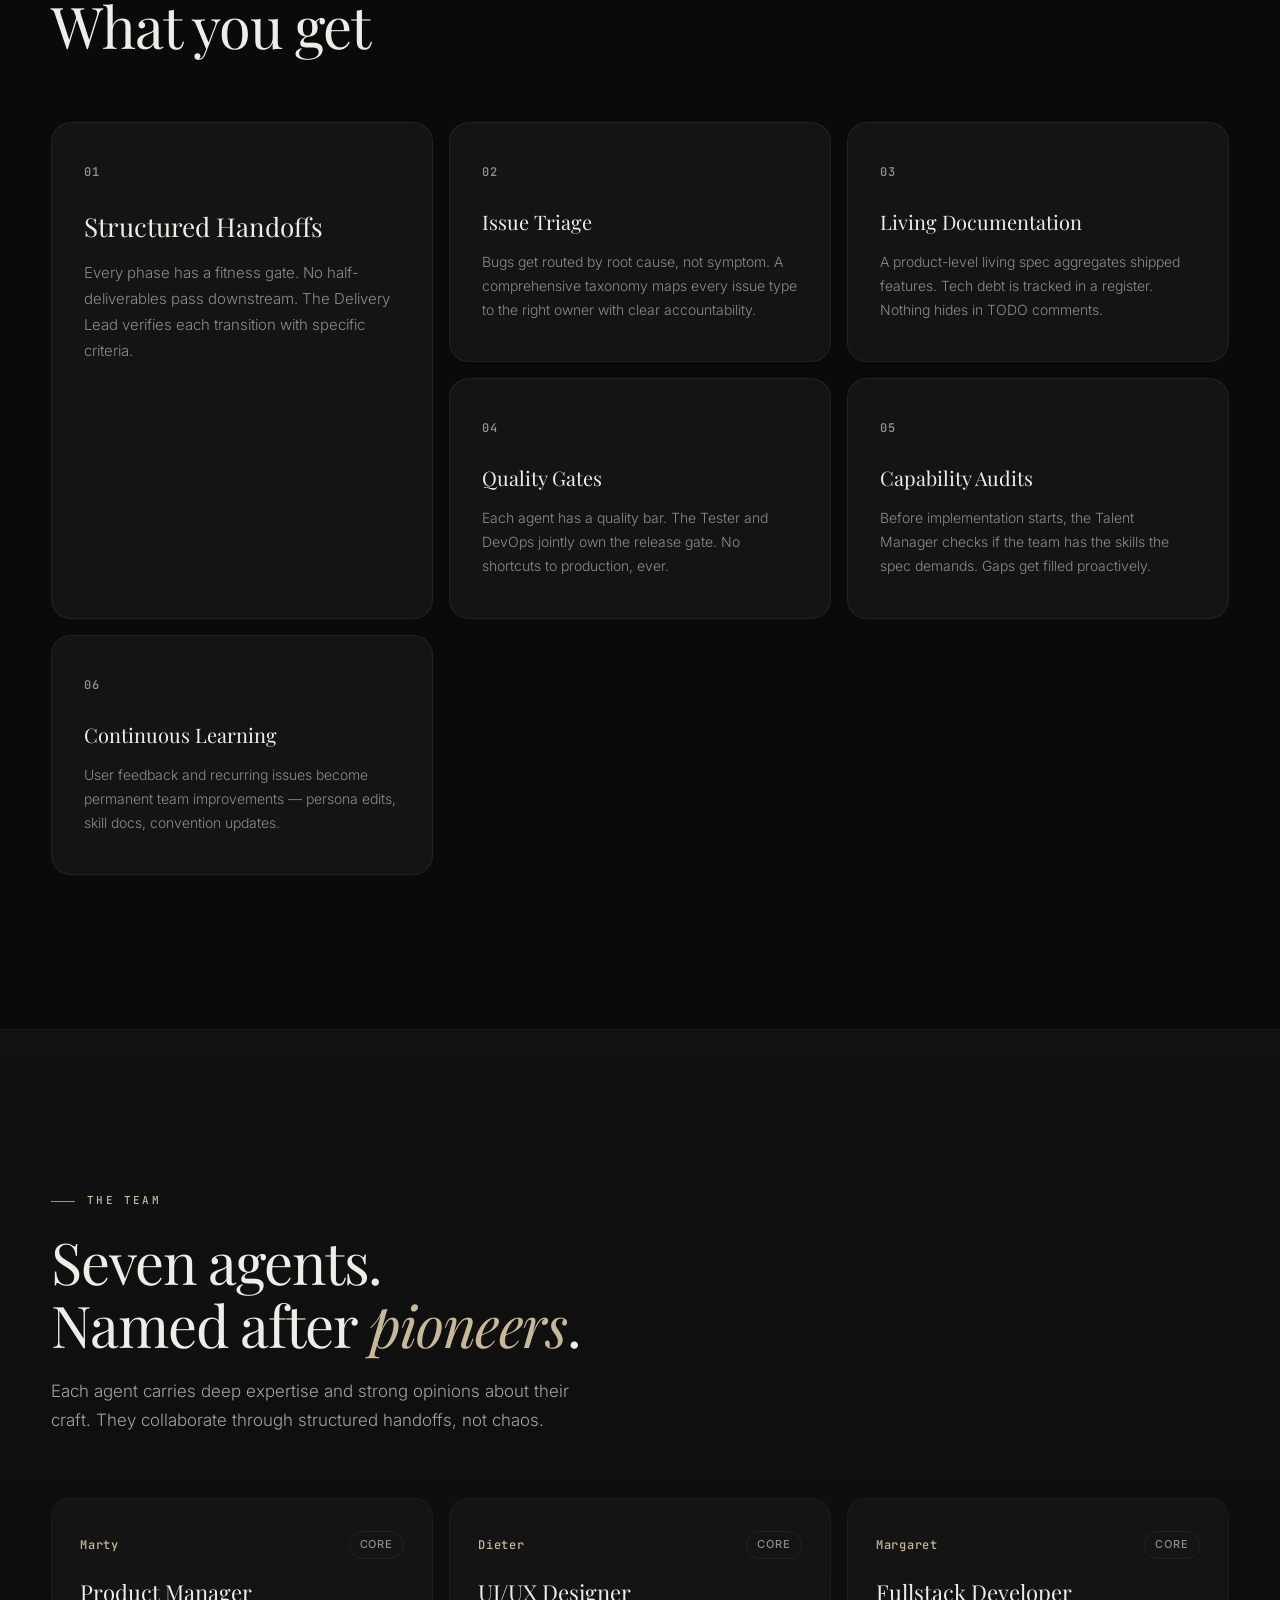
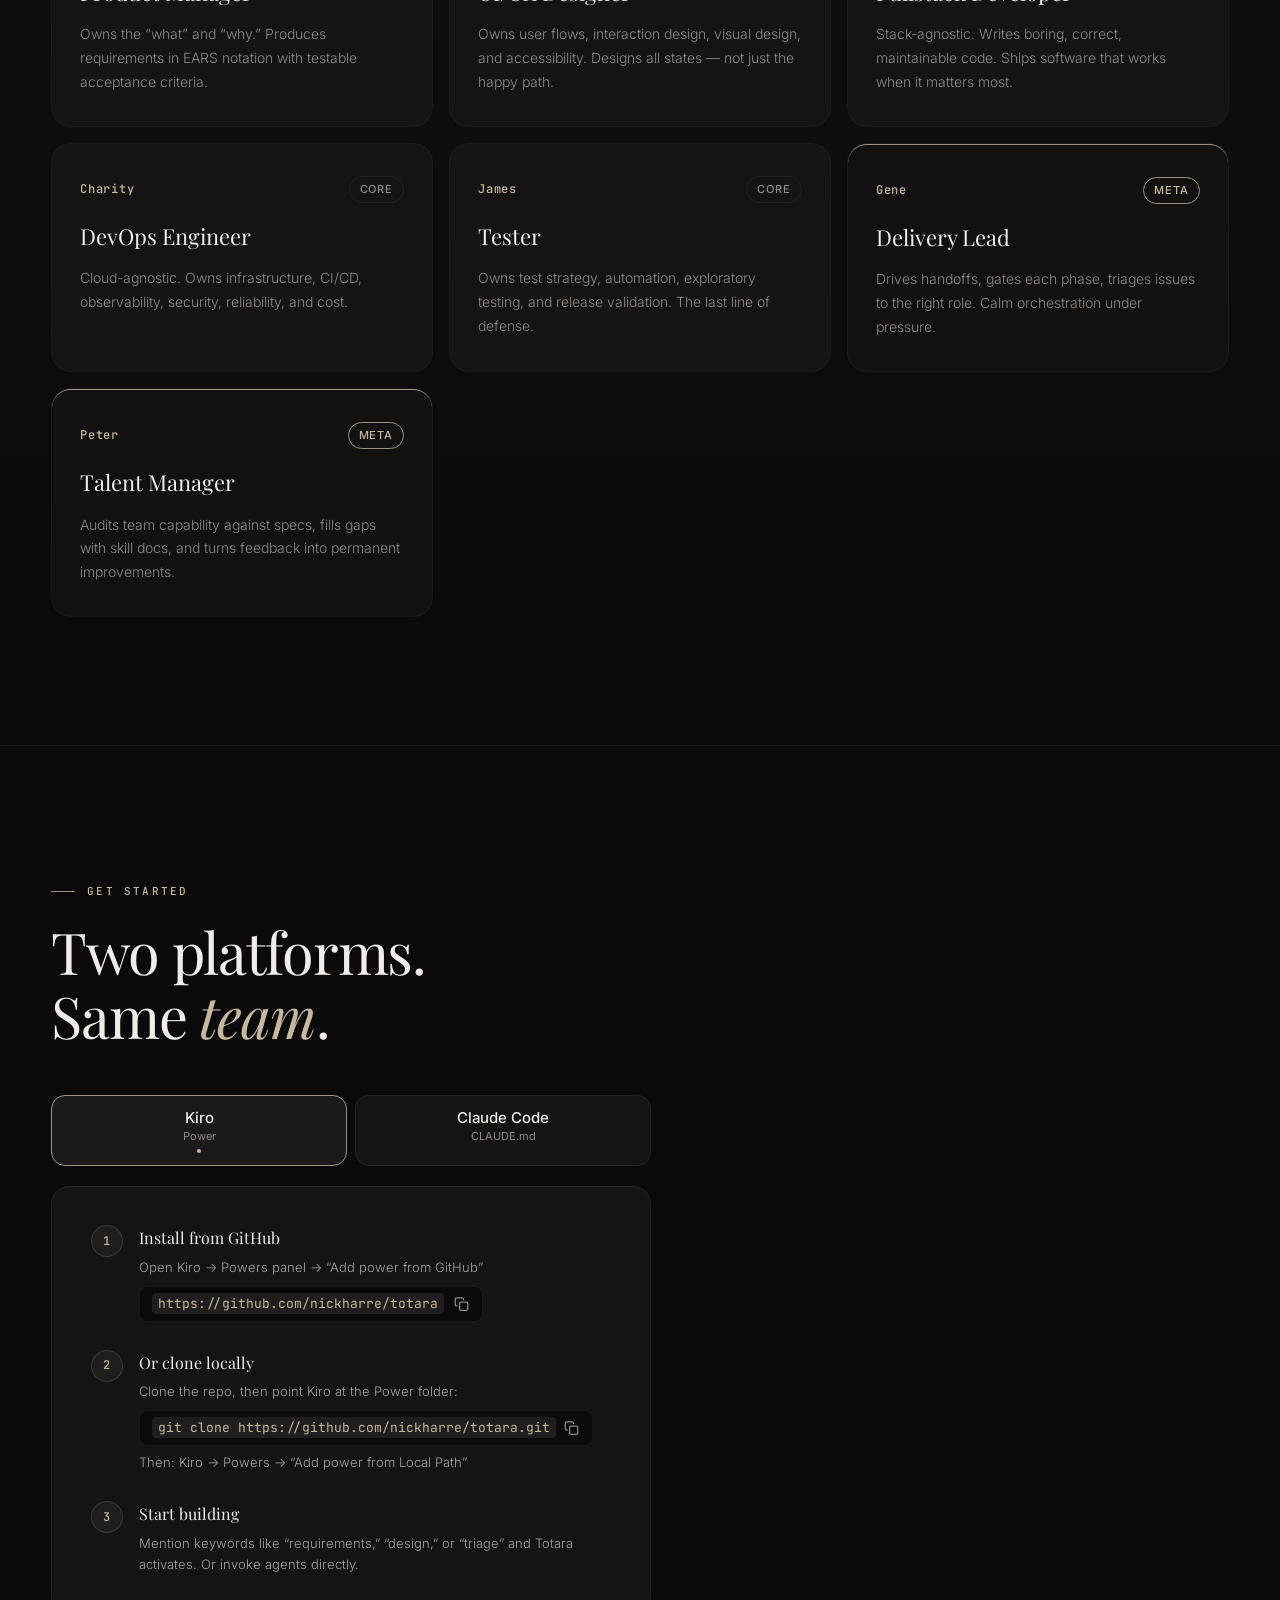
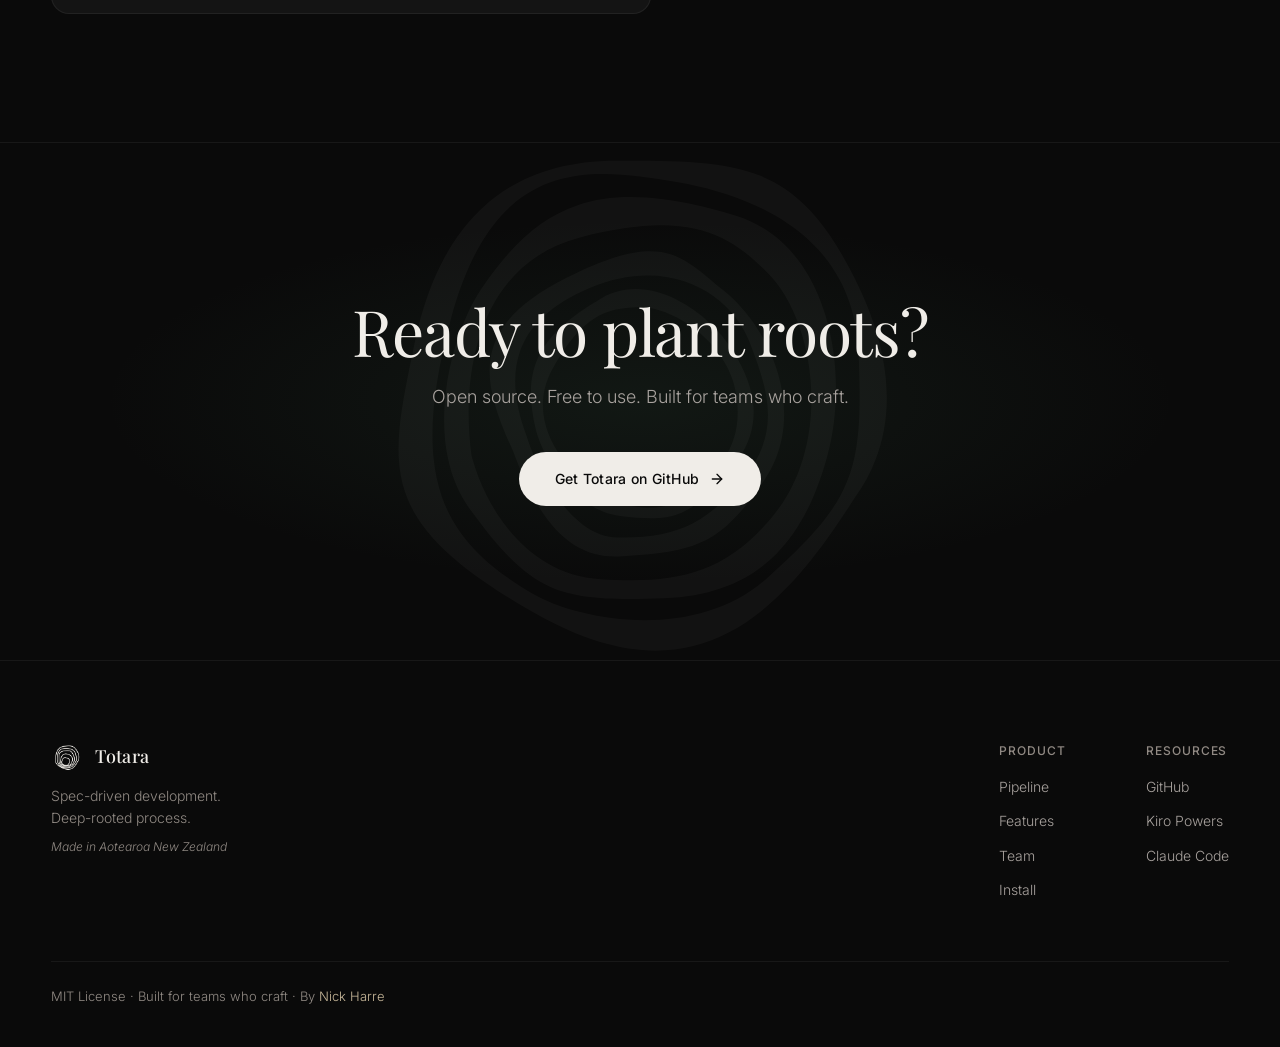
==== commit d1f1334f: "Minor styling enhancements" ====
--- a/docs/index.html
+++ b/docs/index.html
@@ -15,6 +15,7 @@
   <meta name="twitter:description" content="Seven AI agents with structured handoffs and quality gates to take features from idea to production.">
   <meta name="twitter:image" content="public/TotaraLogoTransparent.png">
   <link rel="icon" type="image/png" href="public/TotaraLogoTransparent.png">
+  <link rel="preload" href="https://fonts.googleapis.com/css2?family=Playfair+Display:ital,wght@0,400;1,400&display=swap" as="style">
   <link rel="preconnect" href="https://fonts.googleapis.com">
   <link rel="preconnect" href="https://fonts.gstatic.com" crossorigin>
   <link href="https://fonts.googleapis.com/css2?family=Inter:wght@300;400;500;600&family=Playfair+Display:ital,wght@0,400;0,500;0,600;1,400;1,500&family=JetBrains+Mono:wght@400;500&display=swap" rel="stylesheet">
--- a/docs/style.css
+++ b/docs/style.css
@@ -202,15 +202,7 @@
   0% { transform: rotate(0deg); }
   100% { transform: rotate(360deg); }
 }
-.hero-rings-bg {
-  position: absolute;
-  top: 50%; right: -8%;
-  transform: translateY(-50%);
-  width: 55vw; max-width: 800px; min-width: 400px;
-  opacity: 0.05;
-  filter: blur(2px);
-  pointer-events: none;
-}
+
 .hero .container { position: relative; z-index: 1; }
 .hero-grid {
   display: grid;
@@ -333,6 +325,9 @@
 
 /* ─── Section shared ─── */
 .section { padding: clamp(80px, 10vw, 160px) 0; }
+.section[id] {
+  scroll-margin-top: 80px;
+}
 .section-label {
   display: inline-flex; align-items: center; gap: 12px;
   font-family: var(--font-mono);
@@ -408,6 +403,7 @@
 
 .philosophy-stats {
   display: flex;
+  flex-wrap: wrap;
   gap: 40px;
   margin-top: 40px;
   padding-top: 32px;
@@ -643,6 +639,10 @@
   z-index: 0;
 }
 .agent-card:hover::before { opacity: 1; }
+.agent-card:hover {
+  transform: translateY(-3px);
+  box-shadow: 0 16px 32px rgba(0, 0, 0, 0.25);
+}
 .agent-card-inner {
   position: relative; z-index: 1;
   background: var(--bg-card);
@@ -895,6 +895,14 @@
   display: inline-block;
 }
 .footer-col a:hover { color: var(--text); transform: translateX(4px); }
+.footer-col a:focus-visible {
+  outline: 1px solid var(--accent);
+  outline-offset: 4px;
+}
+.footer-author-link:focus-visible {
+  outline: 1px solid var(--accent);
+  outline-offset: 2px;
+}
 .footer-bottom {
   border-top: 1px solid var(--border);
   padding-top: 24px;
@@ -919,6 +927,8 @@
 }
 
 /* ─── Responsive ─── */
+.nav-cta-mobile { display: none; }
+
 @media (max-width: 1024px) {
   .hero-grid { grid-template-columns: 1fr; gap: 60px; }
   .hero-visual { max-width: 400px; margin: 0 auto; }
@@ -978,4 +988,5 @@
 
   .footer-grid { flex-direction: column; gap: 40px; }
   .footer-links { gap: 40px; }
+  .philosophy-stats { gap: 24px 40px; }
 }
